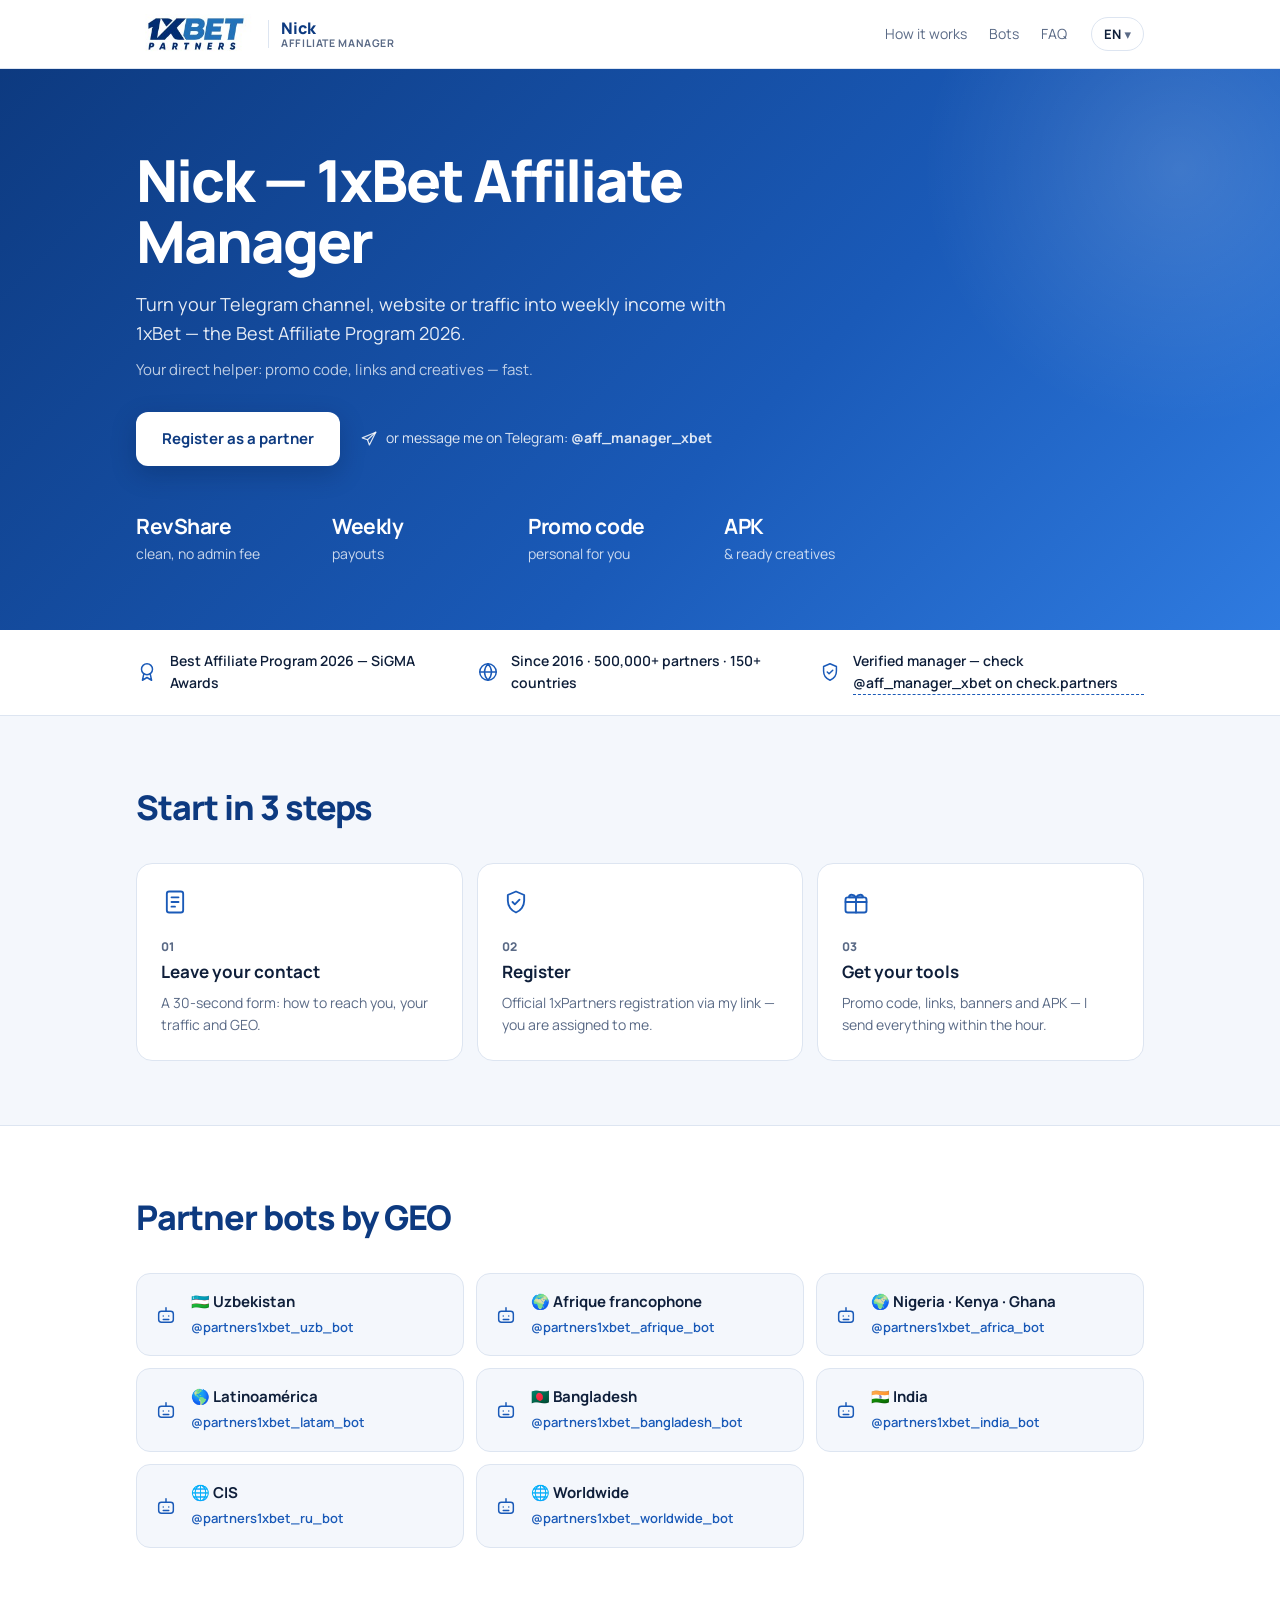
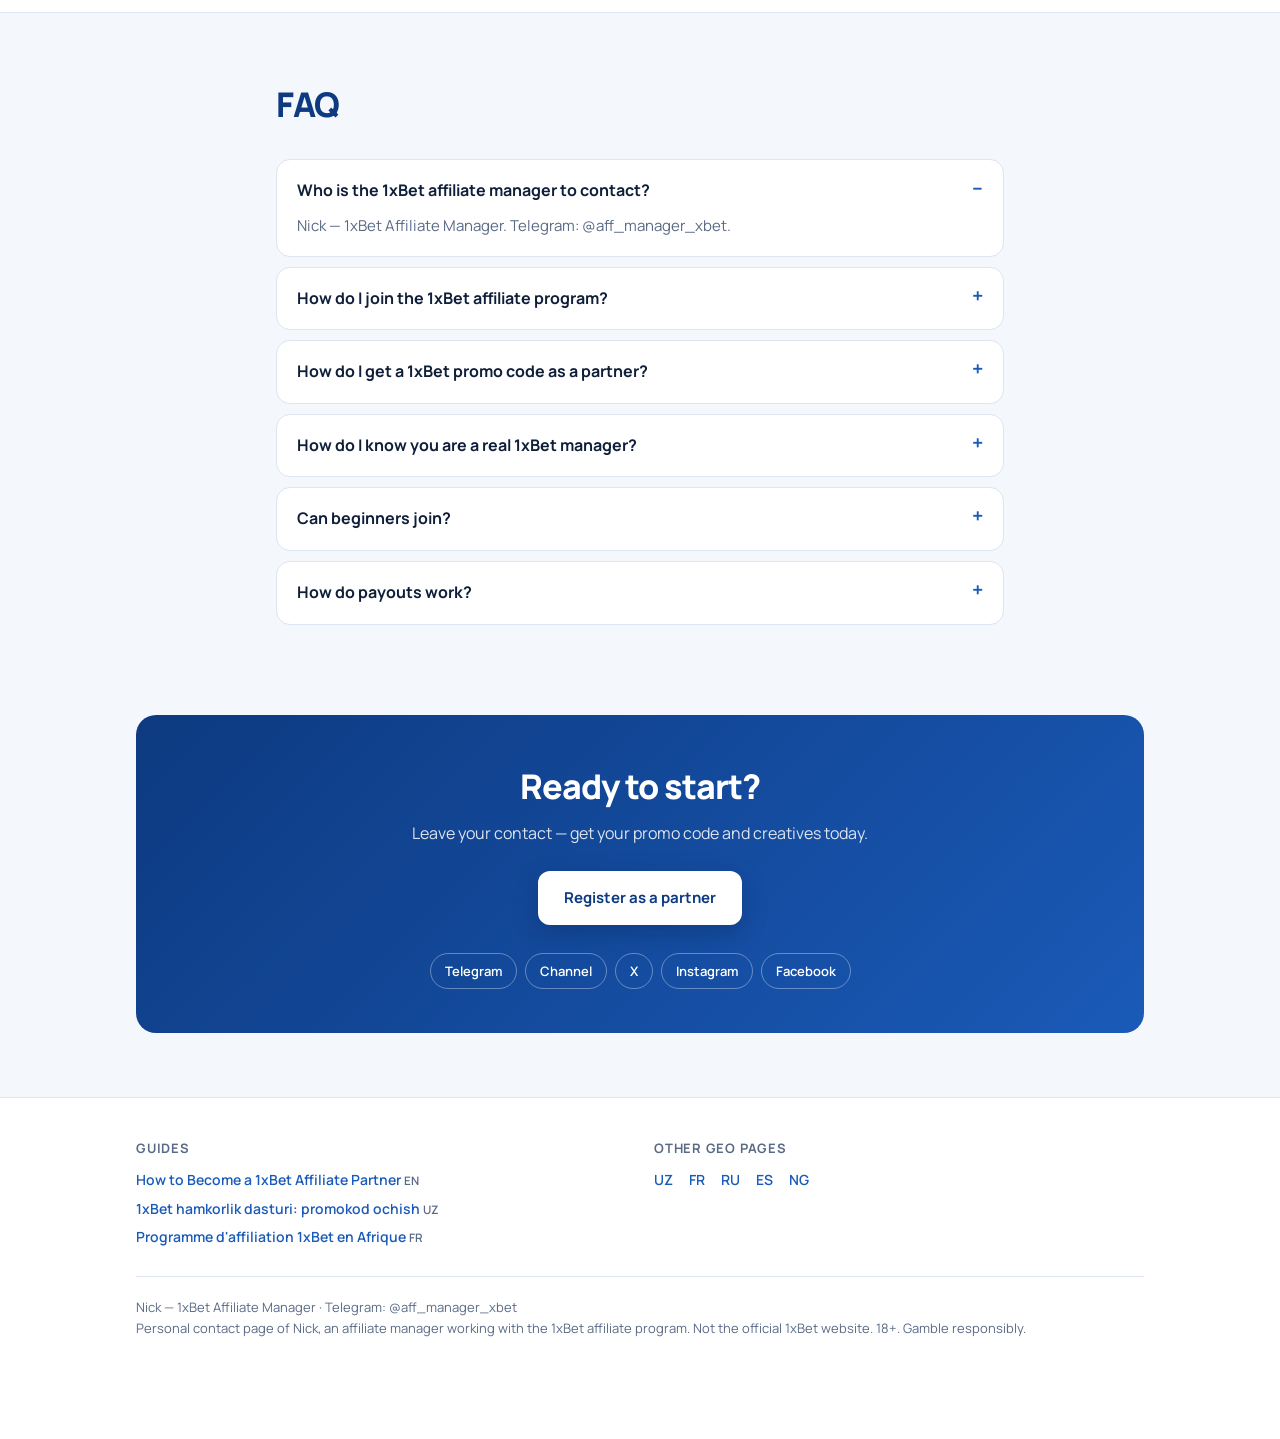
==== index.html @ 6a168323 "Сайт-визитка Nick, 1xBet affiliate manager 6 страниц (EN, uz, afrique, cis, latam, nigeria), форма з" ====
<!doctype html>
<html lang="en">
<head>
<meta charset="utf-8">
<meta name="viewport" content="width=device-width, initial-scale=1">
<title>Nick — 1xBet Affiliate Manager | Partners 1xBet Contact</title>
<meta name="description" content="Nick, 1xBet Affiliate Manager. Join 1xPartners — Best Affiliate Program 2026: personal promo code, creatives, APK, weekly payouts. Register or message @aff_manager_xbet.">
<meta name="keywords" content="1xbet affiliate manager, 1xbet affiliate program, partners 1xbet, 1xbet partners contact, 1xpartners manager, 1xbet promo code partner">
<meta name="author" content="Nick — 1xBet Affiliate Manager">
<link rel="canonical" href="https://nick-1xbet-manager.github.io/">
<link rel="alternate" hreflang="en" href="https://nick-1xbet-manager.github.io/">
<link rel="alternate" hreflang="uz" href="https://nick-1xbet-manager.github.io/uz/">
<link rel="alternate" hreflang="fr" href="https://nick-1xbet-manager.github.io/afrique/">
<link rel="alternate" hreflang="ru" href="https://nick-1xbet-manager.github.io/cis/">
<link rel="alternate" hreflang="es" href="https://nick-1xbet-manager.github.io/latam/">
<link rel="alternate" hreflang="en-NG" href="https://nick-1xbet-manager.github.io/nigeria/">
<link rel="alternate" hreflang="x-default" href="https://nick-1xbet-manager.github.io/">
<!-- GOOGLE SEARCH CONSOLE: verification meta tag goes here (root page only) -->
<meta property="og:type" content="profile">
<meta property="og:title" content="Nick — 1xBet Affiliate Manager">
<meta property="og:description" content="Turn your Telegram channel, website or traffic into weekly income with 1xBet — the Best Affiliate Program 2026.">
<meta property="og:url" content="https://nick-1xbet-manager.github.io/">
<meta property="og:image" content="https://nick-1xbet-manager.github.io/logo.png">
<meta name="twitter:card" content="summary">
<meta name="twitter:site" content="@Nick1xbet">
<meta name="theme-color" content="#1a5ab8">
<link rel="icon" href="/logo.png">
<link rel="preconnect" href="https://fonts.googleapis.com">
<link href="https://fonts.googleapis.com/css2?family=Manrope:wght@400;600;700;800&display=swap" rel="stylesheet">
<link rel="stylesheet" href="/assets/styles.css">
<script type="application/ld+json">{"@context": "https://schema.org", "@type": "Person", "name": "Nick", "alternateName": "Nick — 1xBet Affiliate Manager", "jobTitle": "1xBet Affiliate Manager", "url": "https://nick-1xbet-manager.github.io/", "knowsLanguage": ["English", "Russian", "French", "Uzbek"], "worksFor": {"@type": "Organization", "name": "1xPartners"}, "contactPoint": {"@type": "ContactPoint", "contactType": "affiliate partnerships", "url": "https://t.me/aff_manager_xbet"}, "sameAs": ["https://t.me/aff_manager_xbet", "https://t.me/aff_partners1xbet", "https://x.com/Nick1xbet", "https://www.instagram.com/nickwhitmoree/", "https://www.facebook.com/profile.php?id=61588454128920", "https://telegra.ph/How-to-Become-a-1xBet-Affiliate-Partner-Promo-Code-Contact--Guide-10-05", "https://telegra.ph/1xBet-hamkorlik-dasturi-promokod-ochish-demo-hisob-va-APK--toliq-qollanma-10-05", "https://telegra.ph/Programme-daffiliation-1xBet-en-Afrique--compte-partenaire-code-promo-et-APK-10-05"]}</script>
<script type="application/ld+json">{"@context": "https://schema.org", "@type": "FAQPage", "mainEntity": [{"@type": "Question", "name": "Who is the 1xBet affiliate manager to contact?", "acceptedAnswer": {"@type": "Answer", "text": "Nick — 1xBet Affiliate Manager. Telegram: @aff_manager_xbet."}}, {"@type": "Question", "name": "How do I join the 1xBet affiliate program?", "acceptedAnswer": {"@type": "Answer", "text": "Leave your contact in the form and register via my link. I open your account and send your promo code and creatives."}}, {"@type": "Question", "name": "How do I get a 1xBet promo code as a partner?", "acceptedAnswer": {"@type": "Answer", "text": "Your personal promo code is created when you join the affiliate program. Every player who registers with it is assigned to you."}}, {"@type": "Question", "name": "How do I know you are a real 1xBet manager?", "acceptedAnswer": {"@type": "Answer", "text": "Check @aff_manager_xbet on check.partners — the official manager verification service."}}, {"@type": "Question", "name": "Can beginners join?", "acceptedAnswer": {"@type": "Answer", "text": "Yes. No experience required — I guide you from the first steps."}}, {"@type": "Question", "name": "How do payouts work?", "acceptedAnswer": {"@type": "Answer", "text": "Clean RevShare with no admin fee, paid weekly."}}]}</script>
</head>
<body>
<header>
  <div class="wrap nav">
    <a href="/" class="brand" aria-label="Nick — 1xBet Affiliate Manager">
      <span class="brand-logo"><img src="/logo.png" alt="1xBet Partners" width="200" height="200"></span>
      <span class="brand-divider" aria-hidden="true"></span>
      <span class="brand-text">Nick<small>Affiliate Manager</small></span>
    </a>
    <nav class="nav-links">
      <a href="#how">How it works</a><a href="#bots">Bots</a><a href="#faq">FAQ</a>
    </nav>
    <details class="lang">
      <summary>EN</summary>
      <div class="lang-menu"><a href="/" aria-current="page" hreflang="en">EN</a><a href="/uz/" hreflang="uz">UZ</a><a href="/afrique/" hreflang="fr">FR</a><a href="/cis/" hreflang="ru">RU</a><a href="/latam/" hreflang="es">ES</a><a href="/nigeria/" hreflang="en-NG">NG</a></div>
    </details>
  </div>
</header>

<main>
  <div class="hero-bg">
    <div class="wrap hero">
      <h1>Nick — 1xBet Affiliate Manager</h1>
      <p class="lead">Turn your Telegram channel, website or traffic into weekly income with 1xBet — the Best Affiliate Program 2026.</p>
      <p class="helper">Your direct helper: promo code, links and creatives — fast.</p>
      <div class="cta">
        <button class="btn btn-white" type="button" data-open-form>Register as a partner</button>
        <a class="alt-link" href="https://t.me/aff_manager_xbet" rel="me"><svg class="ic" viewBox="0 0 24 24" fill="none" stroke="currentColor" stroke-width="1.6" stroke-linecap="round" stroke-linejoin="round" aria-hidden="true"><path d="M21 3L3 10.5l7 2.5 2.5 7z"/><path d="M10 13l11-10"/></svg><span>or message me on Telegram: <b>@aff_manager_xbet</b></span></a>
      </div>
      <div class="stats"><div><b>RevShare</b>clean, no admin fee</div><div><b>Weekly</b>payouts</div><div><b>Promo code</b>personal for you</div><div><b>APK</b>&amp; ready creatives</div></div>
    </div>
  </div>

  <div class="trust"><div class="wrap trust-row"><div class="trust-item"><svg class="ic" viewBox="0 0 24 24" fill="none" stroke="currentColor" stroke-width="1.6" stroke-linecap="round" stroke-linejoin="round" aria-hidden="true"><circle cx="12" cy="9" r="6"/><path d="M8.5 14l-1.5 7 5-3 5 3-1.5-7"/></svg><span>Best Affiliate Program 2026 — SiGMA Awards</span></div><div class="trust-item"><svg class="ic" viewBox="0 0 24 24" fill="none" stroke="currentColor" stroke-width="1.6" stroke-linecap="round" stroke-linejoin="round" aria-hidden="true"><circle cx="12" cy="12" r="9"/><path d="M3 12h18M12 3c2.5 2.7 3.8 5.7 3.8 9s-1.3 6.3-3.8 9c-2.5-2.7-3.8-5.7-3.8-9S9.5 5.7 12 3z"/></svg><span>Since 2016 · 500,000+ partners · 150+ countries</span></div><a class="trust-item" href="https://check.partners/"><svg class="ic" viewBox="0 0 24 24" fill="none" stroke="currentColor" stroke-width="1.6" stroke-linecap="round" stroke-linejoin="round" aria-hidden="true"><path d="M12 3l7 3v5c0 4.5-3 8.5-7 10-4-1.5-7-5.5-7-10V6z"/><path d="M9 12l2 2 4-4"/></svg><span>Verified manager — check @aff_manager_xbet on check.partners</span></a></div></div>

  <section id="how">
    <div class="wrap">
      <h2>Start in 3 steps</h2>
      <div class="grid"><div class="card"><svg class="ic" viewBox="0 0 24 24" fill="none" stroke="currentColor" stroke-width="1.6" stroke-linecap="round" stroke-linejoin="round" aria-hidden="true"><rect x="5" y="3" width="14" height="18" rx="2"/><path d="M9 8h6M9 12h6M9 16h3"/></svg><div class="n">01</div><h3>Leave your contact</h3><p>A 30-second form: how to reach you, your traffic and GEO.</p></div><div class="card"><svg class="ic" viewBox="0 0 24 24" fill="none" stroke="currentColor" stroke-width="1.6" stroke-linecap="round" stroke-linejoin="round" aria-hidden="true"><path d="M12 3l7 3v5c0 4.5-3 8.5-7 10-4-1.5-7-5.5-7-10V6z"/><path d="M9 12l2 2 4-4"/></svg><div class="n">02</div><h3>Register</h3><p>Official 1xPartners registration via my link — you are assigned to me.</p></div><div class="card"><svg class="ic" viewBox="0 0 24 24" fill="none" stroke="currentColor" stroke-width="1.6" stroke-linecap="round" stroke-linejoin="round" aria-hidden="true"><rect x="3" y="8" width="18" height="13" rx="2"/><path d="M12 8v13M3 12h18M12 8c-2-3-6-3-6 0h6zm0 0c2-3 6-3 6 0h-6z"/></svg><div class="n">03</div><h3>Get your tools</h3><p>Promo code, links, banners and APK — I send everything within the hour.</p></div></div>
    </div>
  </section>

  <section id="bots" class="alt">
    <div class="wrap">
      <h2>Partner bots by GEO</h2>
      <div class="geo"><a class="geo-card" href="https://t.me/partners1xbet_uzb_bot"><svg class="ic" viewBox="0 0 24 24" fill="none" stroke="currentColor" stroke-width="1.6" stroke-linecap="round" stroke-linejoin="round" aria-hidden="true"><rect x="4" y="8" width="16" height="12" rx="3"/><path d="M12 4v4M9 13h.01M15 13h.01M9 17h6"/></svg><span><b>🇺🇿 Uzbekistan</b><small>@partners1xbet_uzb_bot</small></span></a><a class="geo-card" href="https://t.me/partners1xbet_afrique_bot"><svg class="ic" viewBox="0 0 24 24" fill="none" stroke="currentColor" stroke-width="1.6" stroke-linecap="round" stroke-linejoin="round" aria-hidden="true"><rect x="4" y="8" width="16" height="12" rx="3"/><path d="M12 4v4M9 13h.01M15 13h.01M9 17h6"/></svg><span><b>🌍 Afrique francophone</b><small>@partners1xbet_afrique_bot</small></span></a><a class="geo-card" href="https://t.me/partners1xbet_africa_bot"><svg class="ic" viewBox="0 0 24 24" fill="none" stroke="currentColor" stroke-width="1.6" stroke-linecap="round" stroke-linejoin="round" aria-hidden="true"><rect x="4" y="8" width="16" height="12" rx="3"/><path d="M12 4v4M9 13h.01M15 13h.01M9 17h6"/></svg><span><b>🌍 Nigeria · Kenya · Ghana</b><small>@partners1xbet_africa_bot</small></span></a><a class="geo-card" href="https://t.me/partners1xbet_latam_bot"><svg class="ic" viewBox="0 0 24 24" fill="none" stroke="currentColor" stroke-width="1.6" stroke-linecap="round" stroke-linejoin="round" aria-hidden="true"><rect x="4" y="8" width="16" height="12" rx="3"/><path d="M12 4v4M9 13h.01M15 13h.01M9 17h6"/></svg><span><b>🌎 Latinoamérica</b><small>@partners1xbet_latam_bot</small></span></a><a class="geo-card" href="https://t.me/partners1xbet_bangladesh_bot"><svg class="ic" viewBox="0 0 24 24" fill="none" stroke="currentColor" stroke-width="1.6" stroke-linecap="round" stroke-linejoin="round" aria-hidden="true"><rect x="4" y="8" width="16" height="12" rx="3"/><path d="M12 4v4M9 13h.01M15 13h.01M9 17h6"/></svg><span><b>🇧🇩 Bangladesh</b><small>@partners1xbet_bangladesh_bot</small></span></a><a class="geo-card" href="https://t.me/partners1xbet_india_bot"><svg class="ic" viewBox="0 0 24 24" fill="none" stroke="currentColor" stroke-width="1.6" stroke-linecap="round" stroke-linejoin="round" aria-hidden="true"><rect x="4" y="8" width="16" height="12" rx="3"/><path d="M12 4v4M9 13h.01M15 13h.01M9 17h6"/></svg><span><b>🇮🇳 India</b><small>@partners1xbet_india_bot</small></span></a><a class="geo-card" href="https://t.me/partners1xbet_ru_bot"><svg class="ic" viewBox="0 0 24 24" fill="none" stroke="currentColor" stroke-width="1.6" stroke-linecap="round" stroke-linejoin="round" aria-hidden="true"><rect x="4" y="8" width="16" height="12" rx="3"/><path d="M12 4v4M9 13h.01M15 13h.01M9 17h6"/></svg><span><b>🌐 CIS</b><small>@partners1xbet_ru_bot</small></span></a><a class="geo-card" href="https://t.me/partners1xbet_worldwide_bot"><svg class="ic" viewBox="0 0 24 24" fill="none" stroke="currentColor" stroke-width="1.6" stroke-linecap="round" stroke-linejoin="round" aria-hidden="true"><rect x="4" y="8" width="16" height="12" rx="3"/><path d="M12 4v4M9 13h.01M15 13h.01M9 17h6"/></svg><span><b>🌐 Worldwide</b><small>@partners1xbet_worldwide_bot</small></span></a></div>
    </div>
  </section>

  <section id="faq">
    <div class="wrap narrow">
      <h2>FAQ</h2>
      <details open><summary>Who is the 1xBet affiliate manager to contact?</summary><p>Nick — 1xBet Affiliate Manager. Telegram: @aff_manager_xbet.</p></details><details><summary>How do I join the 1xBet affiliate program?</summary><p>Leave your contact in the form and register via my link. I open your account and send your promo code and creatives.</p></details><details><summary>How do I get a 1xBet promo code as a partner?</summary><p>Your personal promo code is created when you join the affiliate program. Every player who registers with it is assigned to you.</p></details><details><summary>How do I know you are a real 1xBet manager?</summary><p>Check @aff_manager_xbet on check.partners — the official manager verification service.</p></details><details><summary>Can beginners join?</summary><p>Yes. No experience required — I guide you from the first steps.</p></details><details><summary>How do payouts work?</summary><p>Clean RevShare with no admin fee, paid weekly.</p></details>
    </div>
  </section>

  <section class="final-wrap">
    <div class="wrap">
      <div class="final">
        <h2>Ready to start?</h2>
        <p>Leave your contact — get your promo code and creatives today.</p>
        <button class="btn btn-white" type="button" data-open-form>Register as a partner</button>
        <div class="socials"><a href="https://t.me/aff_manager_xbet" rel="me">Telegram</a><a href="https://t.me/aff_partners1xbet" rel="me">Channel</a><a href="https://x.com/Nick1xbet" rel="me">X</a><a href="https://www.instagram.com/nickwhitmoree/" rel="me">Instagram</a><a href="https://www.facebook.com/profile.php?id=61588454128920" rel="me">Facebook</a></div>
      </div>
    </div>
  </section>
</main>

<footer>
  <div class="wrap foot">
    <div><h4>Guides</h4><div class="foot-links"><a href="https://telegra.ph/How-to-Become-a-1xBet-Affiliate-Partner-Promo-Code-Contact--Guide-10-05" hreflang="en">How to Become a 1xBet Affiliate Partner <small>EN</small></a><a href="https://telegra.ph/1xBet-hamkorlik-dasturi-promokod-ochish-demo-hisob-va-APK--toliq-qollanma-10-05" hreflang="uz">1xBet hamkorlik dasturi: promokod ochish <small>UZ</small></a><a href="https://telegra.ph/Programme-daffiliation-1xBet-en-Afrique--compte-partenaire-code-promo-et-APK-10-05" hreflang="fr">Programme d&#x27;affiliation 1xBet en Afrique <small>FR</small></a></div></div>
    <div><h4>Other GEO pages</h4><div class="foot-links inline"><a href="/uz/" hreflang="uz">UZ</a><a href="/afrique/" hreflang="fr">FR</a><a href="/cis/" hreflang="ru">RU</a><a href="/latam/" hreflang="es">ES</a><a href="/nigeria/" hreflang="en-NG">NG</a></div></div>
    <p class="disclaimer">Nick — 1xBet Affiliate Manager · Telegram: @aff_manager_xbet<br>Personal contact page of Nick, an affiliate manager working with the 1xBet affiliate program. Not the official 1xBet website. 18+. Gamble responsibly.</p>
  </div>
</footer>

<div class="sticky-cta"><button class="btn btn-brand" type="button" data-open-form>Register as a partner</button></div>

<dialog id="lead-form" aria-labelledby="lf-title">
  <form method="dialog" class="lf" novalidate data-required="Please fill in all fields." data-sending="Redirecting to registration…" data-geo-default="">
    <button class="lf-close" value="cancel" formnovalidate aria-label="Close">×</button>
    <h3 id="lf-title">Register as a partner</h3>
    <p class="lf-sub">How should I contact you? Takes 30 seconds.</p>
    <label>Contact method
      <div class="seg" role="radiogroup">
        <label><input type="radio" name="contact_method" value="telegram" checked><span>Telegram</span></label>
        <label><input type="radio" name="contact_method" value="whatsapp"><span>WhatsApp</span></label>
        <label><input type="radio" name="contact_method" value="email"><span>Email</span></label>
      </div>
    </label>
    <label>Your contact<input name="contact" type="text" maxlength="120" placeholder="@username, phone or email" required autocomplete="off"></label>
    <label>Traffic type<select name="traffic_type" required><option value="" selected disabled>—</option><option value="Telegram channel / group">Telegram channel / group</option><option value="Website">Website</option><option value="Tipster">Tipster</option><option value="Media buying">Media buying</option><option value="Other">Other</option></select></label>
    <label>GEO<input name="geo" type="text" maxlength="60" placeholder="e.g. Nigeria" required></label>
    <input class="hp" name="website" type="text" tabindex="-1" autocomplete="off" aria-hidden="true">
    <p class="lf-error" role="alert" hidden></p>
    <button class="btn btn-brand lf-submit" type="submit" value="default">Continue to registration</button>
    <p class="lf-note">Your data is used only to contact you.</p>
  </form>
</dialog>

<script src="/assets/app.js" defer></script>
</body>
</html>
---- assets/styles.css ----
:root{
  --bg:#f4f7fc; --white:#ffffff; --line:#dde5f1;
  --text:#0f1f3a; --muted:#5a6a86;
  --brand:#1a5ab8; --brand-dark:#0d3a80; --brand-soft:#e8f0fc;
}
*{box-sizing:border-box;margin:0;padding:0}
html{scroll-behavior:smooth}
body{background:var(--bg);color:var(--text);font-family:Manrope,system-ui,-apple-system,Segoe UI,Roboto,sans-serif;line-height:1.6;-webkit-font-smoothing:antialiased}
a{color:inherit;text-decoration:none}
button{font:inherit;cursor:pointer}
.wrap{max-width:1040px;margin:0 auto;padding:0 16px}
.narrow{max-width:760px}
.ic{width:22px;height:22px;flex:none}

/* header */
header{position:sticky;top:0;z-index:20;background:#fff;border-bottom:1px solid var(--line)}
.nav{display:flex;align-items:center;gap:24px;height:68px}
.brand{display:flex;align-items:center;gap:12px;margin-right:auto}
.brand-logo{display:block;width:120px;height:40px;overflow:hidden}
.brand-logo img{width:120px;height:40px;object-fit:cover;object-position:center;display:block}
.brand-divider{width:1px;height:28px;background:var(--line)}
.brand-text{display:flex;flex-direction:column;line-height:1.15;font-weight:800;font-size:16px;color:var(--brand-dark)}
.brand-text small{font-size:10.5px;font-weight:700;color:var(--muted);letter-spacing:.06em;text-transform:uppercase}
.nav-links{display:flex;gap:22px;font-size:14px;color:var(--muted)}
.nav-links a:hover{color:var(--brand)}
.lang{position:relative}
.lang summary{list-style:none;cursor:pointer;font-size:13px;font-weight:700;border:1px solid var(--line);border-radius:999px;padding:6px 12px;background:var(--white)}
.lang summary::-webkit-details-marker{display:none}
.lang summary::after{content:" ▾";color:var(--muted)}
.lang-menu{position:absolute;right:0;top:calc(100% + 6px);background:var(--white);border:1px solid var(--line);border-radius:12px;padding:6px;display:grid;min-width:90px;box-shadow:0 10px 30px rgba(15,31,58,.12)}
.lang-menu a{padding:6px 10px;border-radius:8px;font-size:14px;font-weight:600}
.lang-menu a:hover,.lang-menu a[aria-current]{background:var(--brand-soft);color:var(--brand)}
@media(max-width:760px){.nav-links{display:none}.brand-text small{display:none}}

/* hero */
.hero-bg{background:linear-gradient(135deg,var(--brand-dark) 0%,var(--brand) 60%,#2f7be0 100%);color:#fff;position:relative;overflow:hidden}
.hero-bg::after{content:"";position:absolute;right:-180px;top:-180px;width:560px;height:560px;border-radius:50%;background:radial-gradient(circle,rgba(255,255,255,.14),transparent 65%);pointer-events:none}
.hero{padding:80px 16px 64px;position:relative;z-index:1}
h1{font-size:clamp(34px,6vw,58px);line-height:1.06;letter-spacing:-.035em;font-weight:800;max-width:760px}
.lead{margin-top:18px;font-size:18px;color:rgba(255,255,255,.9);max-width:620px}
.helper{margin-top:10px;font-size:15px;color:rgba(255,255,255,.72);max-width:620px}
.cta{display:flex;flex-wrap:wrap;align-items:center;gap:20px;margin-top:30px}
.btn{display:inline-flex;align-items:center;justify-content:center;gap:10px;padding:15px 26px;border-radius:12px;font-weight:700;font-size:15px;border:0;transition:transform .15s,box-shadow .15s}
.btn:hover{transform:translateY(-2px)}
.btn-white{background:#fff;color:var(--brand-dark);box-shadow:0 8px 24px rgba(5,25,60,.25)}
.btn-brand{background:var(--brand);color:#fff;box-shadow:0 8px 20px rgba(26,90,184,.25)}
.alt-link{display:inline-flex;align-items:center;gap:8px;font-size:14px;color:rgba(255,255,255,.85)}
.alt-link:hover{color:#fff}
.alt-link .ic{width:18px;height:18px}
.stats{display:grid;grid-template-columns:repeat(4,minmax(0,1fr));gap:24px;margin-top:44px;font-size:14px;color:rgba(255,255,255,.78);max-width:760px}
.stats b{display:block;color:#fff;font-size:21px;letter-spacing:-.02em}
@media(max-width:620px){.stats{grid-template-columns:repeat(2,1fr)}}

/* trust strip */
.trust{background:var(--white);border-bottom:1px solid var(--line)}
.trust-row{display:grid;grid-template-columns:repeat(3,1fr);gap:16px;padding-top:20px;padding-bottom:20px}
.trust-item{display:flex;align-items:center;gap:12px;font-size:14px;font-weight:600;color:var(--text)}
.trust-item .ic{color:var(--brand)}
a.trust-item span{border-bottom:1px dashed var(--brand)}
a.trust-item:hover{color:var(--brand)}
@media(max-width:760px){.trust-row{grid-template-columns:1fr}}

/* sections */
section{padding:64px 0}
section.alt{background:var(--white);border-top:1px solid var(--line);border-bottom:1px solid var(--line)}
h2{font-size:clamp(26px,4vw,34px);letter-spacing:-.03em;font-weight:800;margin-bottom:28px;color:var(--brand-dark)}
.grid{display:grid;grid-template-columns:repeat(3,1fr);gap:14px}
@media(max-width:760px){.grid{grid-template-columns:1fr}}
.card{background:var(--white);border:1px solid var(--line);border-radius:16px;padding:24px}
.card .ic{color:var(--brand);width:28px;height:28px}
.card .n{font-size:12px;color:var(--muted);font-weight:800;margin-top:14px}
.card h3{font-size:17px;margin:2px 0 6px}
.card p{color:var(--muted);font-size:14px}

.geo{display:grid;grid-template-columns:repeat(auto-fit,minmax(290px,1fr));gap:12px}
.geo-card{display:flex;align-items:center;gap:14px;background:var(--bg);border:1px solid var(--line);border-radius:14px;padding:16px 18px;transition:border-color .15s,box-shadow .15s}
.geo-card:hover{border-color:var(--brand);box-shadow:0 6px 18px rgba(26,90,184,.12)}
.geo-card .ic{color:var(--brand)}
.geo-card b{display:block;font-size:15px}
.geo-card small{color:var(--brand);font-weight:600;font-size:13px;white-space:nowrap}

#faq details{background:var(--white);border:1px solid var(--line);border-radius:14px;padding:18px 20px;margin-bottom:10px}
#faq summary{cursor:pointer;font-weight:700;list-style:none;display:flex;justify-content:space-between;gap:16px}
#faq summary::-webkit-details-marker{display:none}
#faq summary::after{content:"+";color:var(--brand);font-size:20px;line-height:1}
#faq details[open] summary::after{content:"–"}
#faq details p{color:var(--muted);margin-top:10px;font-size:15px}

.final-wrap{padding-top:16px}
.final{background:linear-gradient(135deg,var(--brand-dark),var(--brand));color:#fff;border-radius:20px;padding:44px 24px;text-align:center}
.final h2{color:#fff;margin-bottom:8px}
.final p{color:rgba(255,255,255,.85);margin:0 auto 24px;max-width:520px}
.socials{display:flex;flex-wrap:wrap;justify-content:center;gap:8px;margin-top:28px}
.socials a{font-size:13px;font-weight:600;padding:7px 14px;border-radius:999px;border:1px solid rgba(255,255,255,.35);color:#fff}
.socials a:hover{background:rgba(255,255,255,.12)}

footer{border-top:1px solid var(--line);padding:40px 0 100px;background:var(--white);font-size:14px}
.foot{display:grid;grid-template-columns:1fr 1fr;gap:28px}
.foot h4{font-size:13px;text-transform:uppercase;letter-spacing:.06em;color:var(--muted);margin-bottom:10px}
.foot-links{display:grid;gap:6px}
.foot-links.inline{display:flex;flex-wrap:wrap;gap:8px 16px}
.foot-links a{color:var(--brand);font-weight:600}
.foot-links small{color:var(--muted);font-weight:600}
.disclaimer{grid-column:1/-1;color:var(--muted);font-size:13px;border-top:1px solid var(--line);padding-top:20px}
@media(max-width:620px){.foot{grid-template-columns:1fr}}

/* sticky mobile cta */
.sticky-cta{display:none}
@media(max-width:760px){
  .sticky-cta{display:block;position:fixed;left:0;right:0;bottom:0;z-index:30;padding:10px 16px calc(10px + env(safe-area-inset-bottom));background:rgba(255,255,255,.95);backdrop-filter:blur(10px);border-top:1px solid var(--line)}
  .sticky-cta .btn{width:100%}
}

/* form dialog */
dialog{border:0;border-radius:20px;padding:0;width:min(440px,calc(100vw - 32px));margin:auto;box-shadow:0 30px 80px rgba(5,25,60,.35)}
dialog::backdrop{background:rgba(8,20,45,.55);backdrop-filter:blur(3px)}
.lf{display:grid;gap:14px;padding:28px 24px 22px;position:relative}
.lf h3{font-size:22px;letter-spacing:-.02em;color:var(--brand-dark)}
.lf-sub{color:var(--muted);font-size:14px;margin-top:-8px}
.lf label{display:grid;gap:6px;font-size:13px;font-weight:700;color:var(--text)}
.lf input[type=text],.lf select{font:inherit;font-size:15px;font-weight:500;padding:12px 14px;border:1px solid var(--line);border-radius:10px;background:var(--bg);color:var(--text);width:100%}
.lf input:focus,.lf select:focus{outline:2px solid var(--brand);outline-offset:-1px;background:#fff}
.seg{display:grid;grid-template-columns:repeat(3,1fr);gap:6px}
.seg label{display:block}
.seg input{position:absolute;opacity:0;pointer-events:none}
.seg span{display:block;text-align:center;padding:10px 6px;border:1px solid var(--line);border-radius:10px;font-weight:600;font-size:14px;background:var(--bg);cursor:pointer}
.seg input:checked+span{background:var(--brand);border-color:var(--brand);color:#fff}
.seg input:focus-visible+span{outline:2px solid var(--brand);outline-offset:2px}
.lf-close{position:absolute;right:14px;top:10px;border:0;background:none;font-size:26px;color:var(--muted);line-height:1;padding:6px}
.hp{position:absolute;left:-9999px;width:1px;height:1px;opacity:0}
.lf-error{color:#c62828;font-size:13px;font-weight:600}
.lf-submit{width:100%;margin-top:4px}
.lf-submit[disabled]{opacity:.7;cursor:wait}
.lf-note{color:var(--muted);font-size:12px;text-align:center}
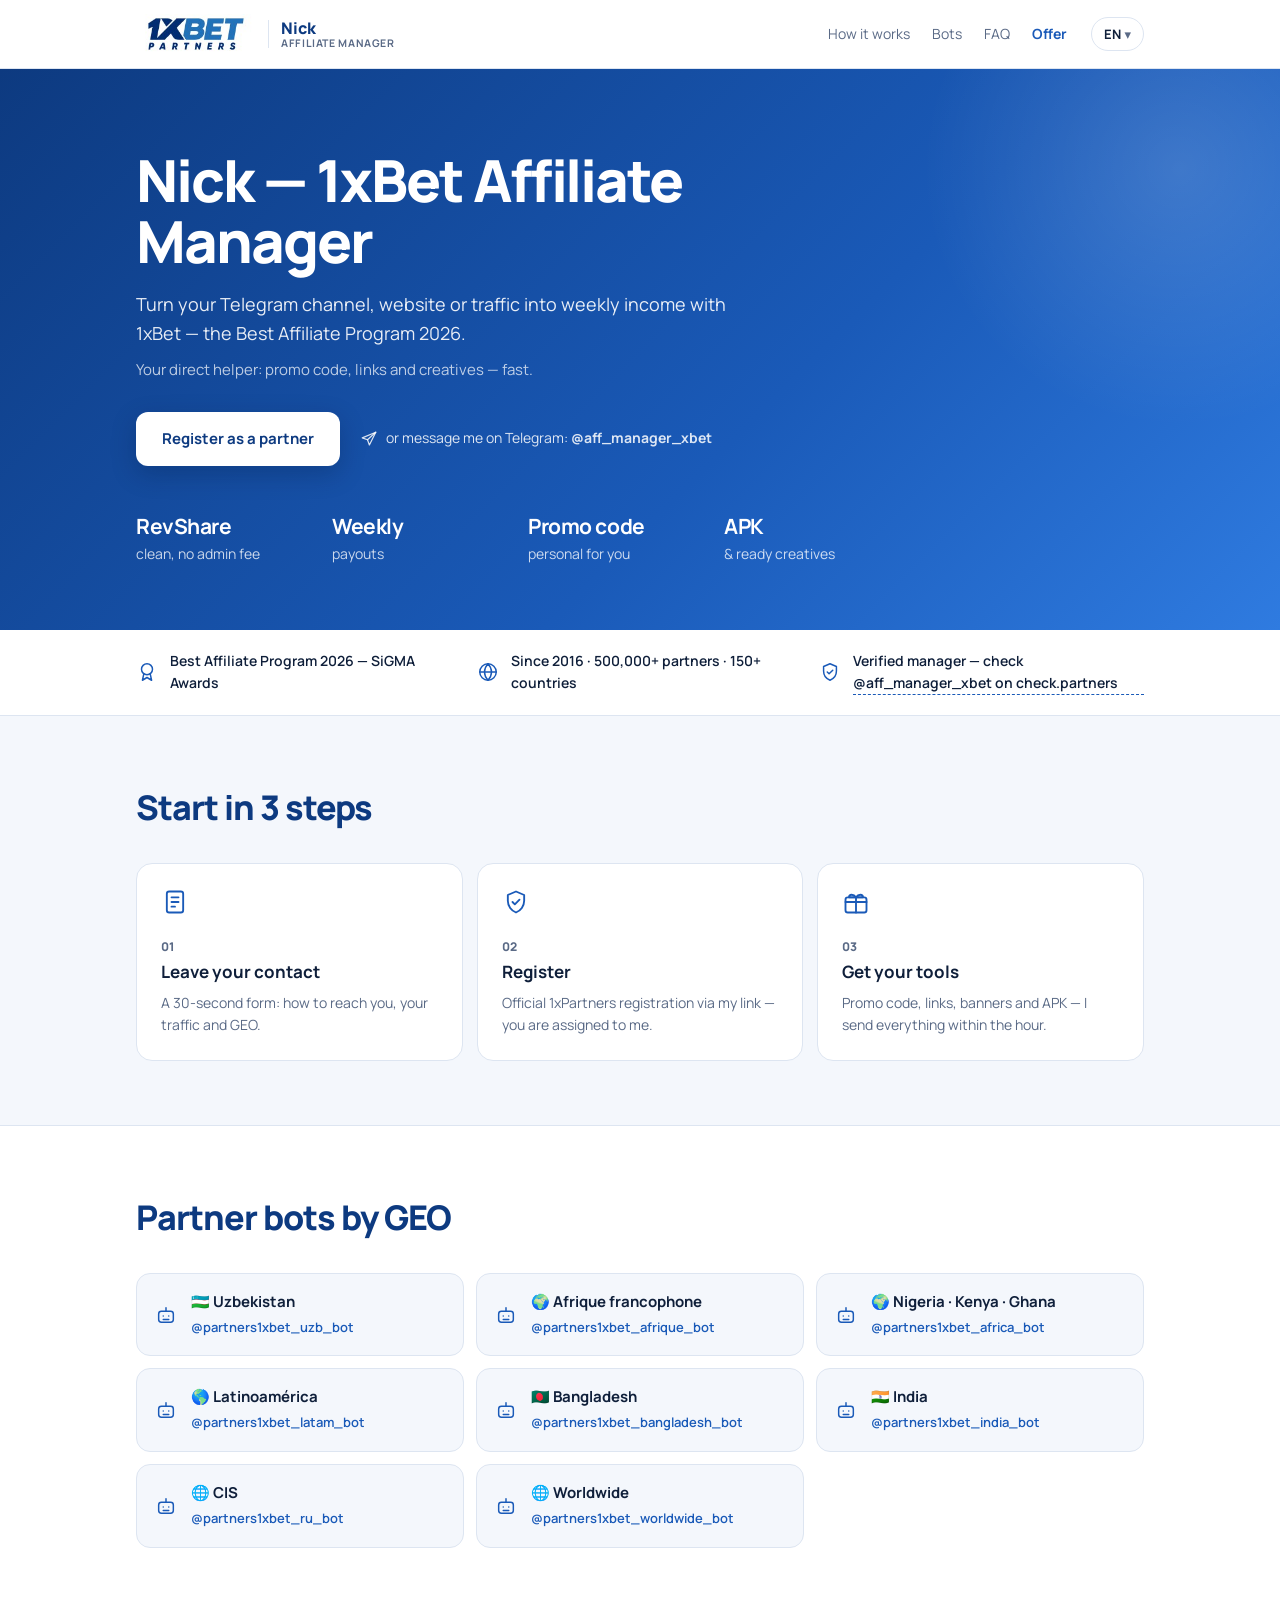
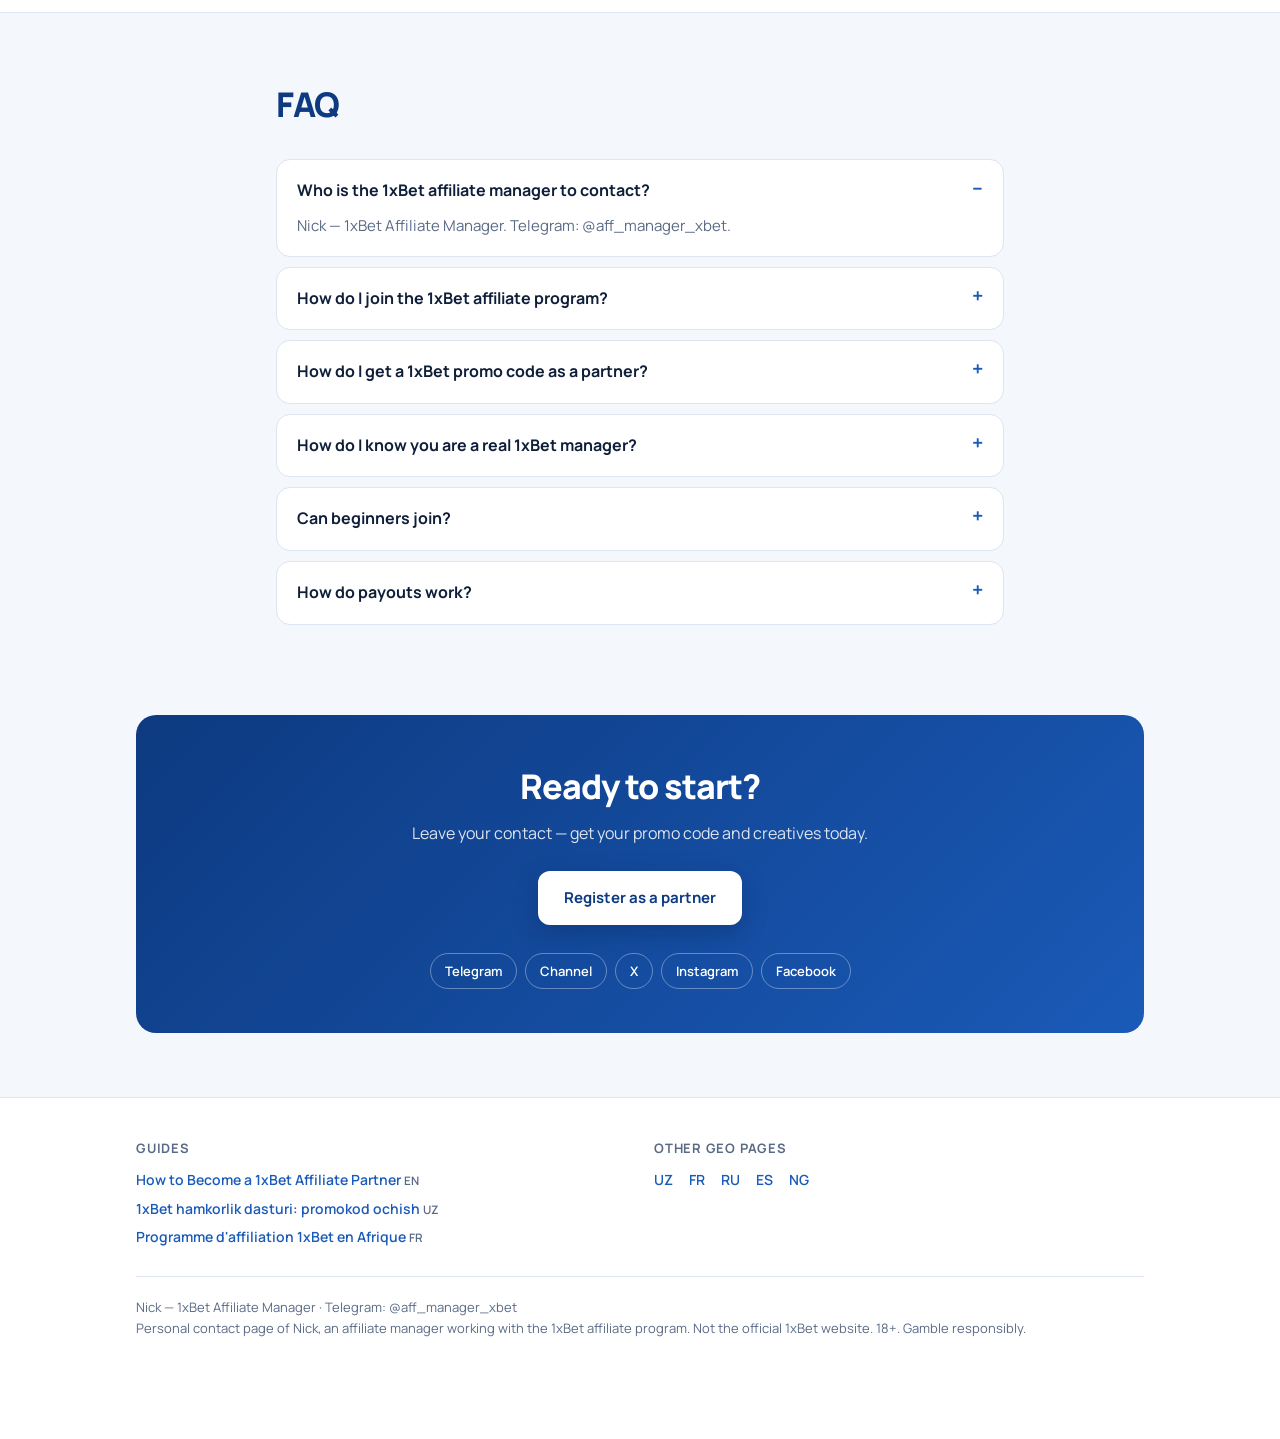
==== commit 22896c1b: "Страница оффера /offer: условия, RevShare, проверка GEO - блоки из PDF оффера: продукты, условия, мо" ====
--- a/index.html
+++ b/index.html
@@ -40,7 +40,7 @@
       <span class="brand-text">Nick<small>Affiliate Manager</small></span>
     </a>
     <nav class="nav-links">
-      <a href="#how">How it works</a><a href="#bots">Bots</a><a href="#faq">FAQ</a>
+      <a href="#how">How it works</a><a href="#bots">Bots</a><a href="#faq">FAQ</a><a href="/offer/" style="color:var(--brand);font-weight:700">Offer</a>
     </nav>
     <details class="lang">
       <summary>EN</summary>
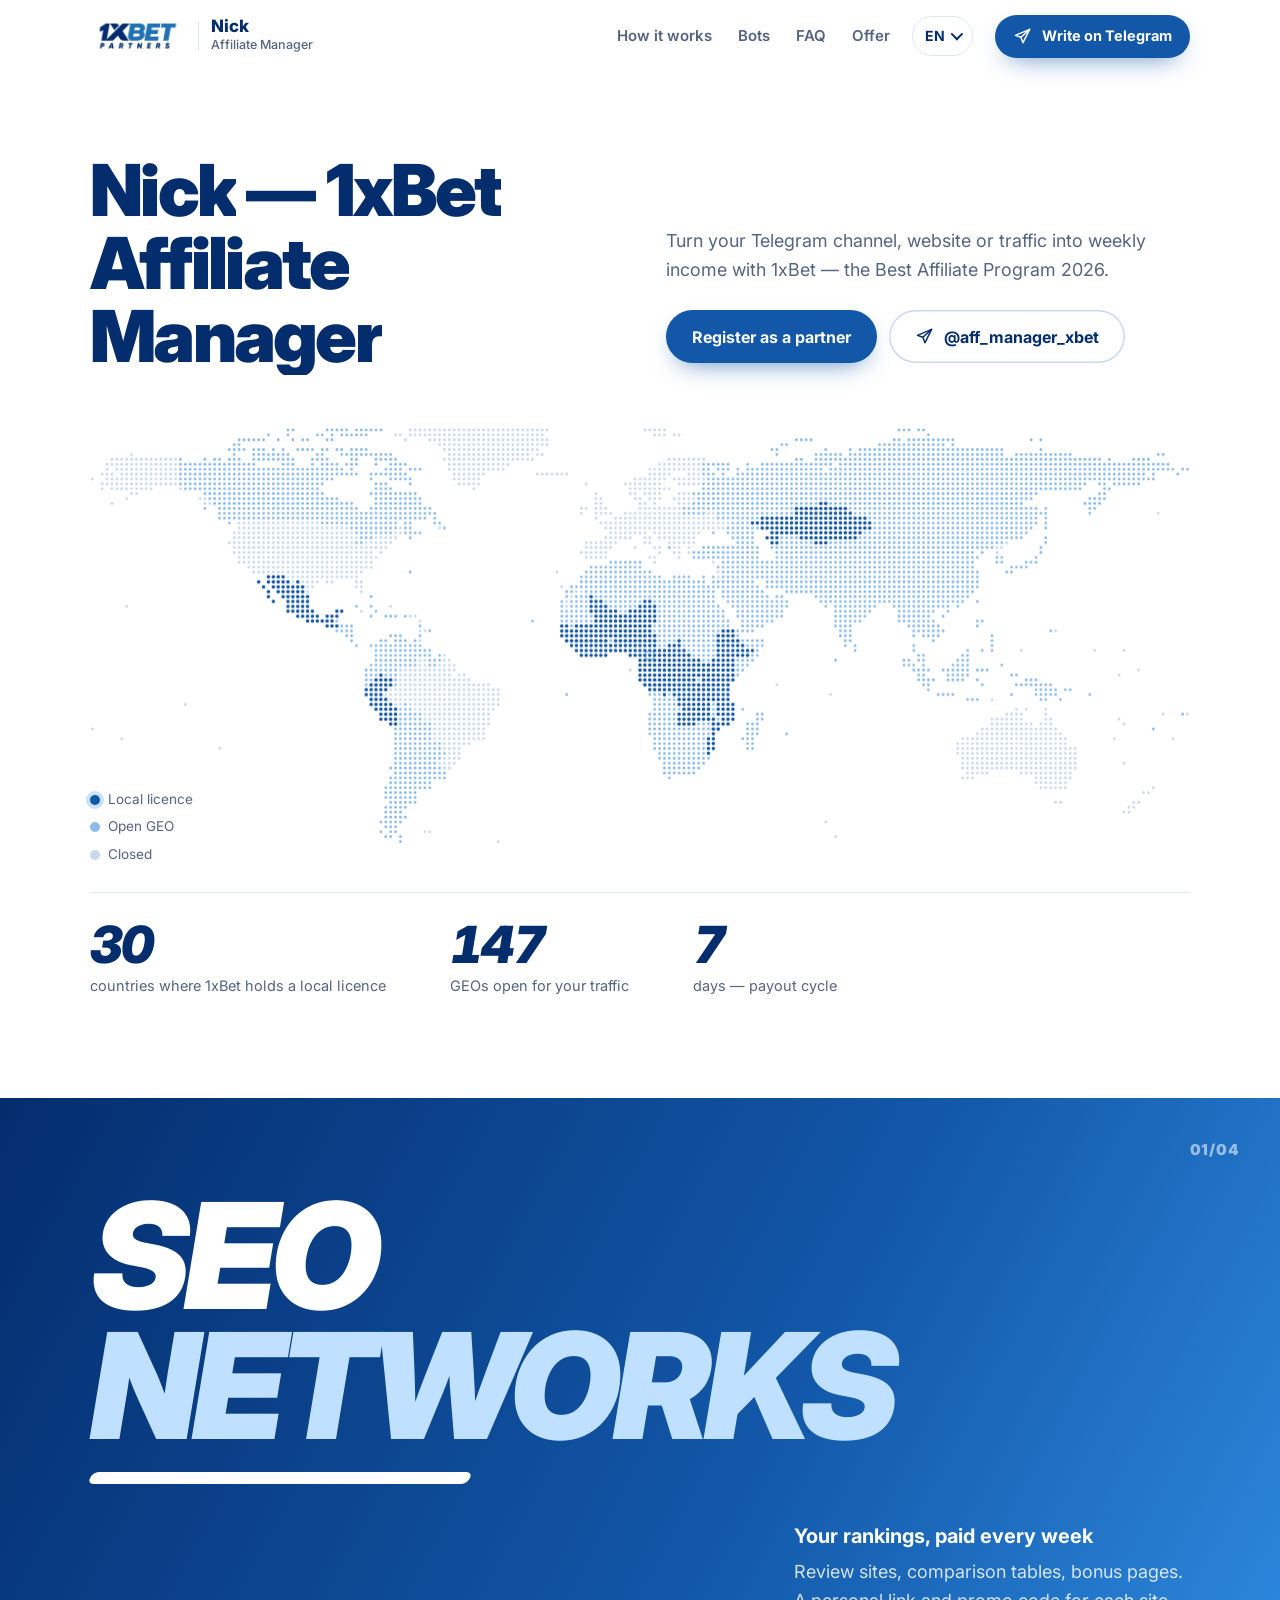
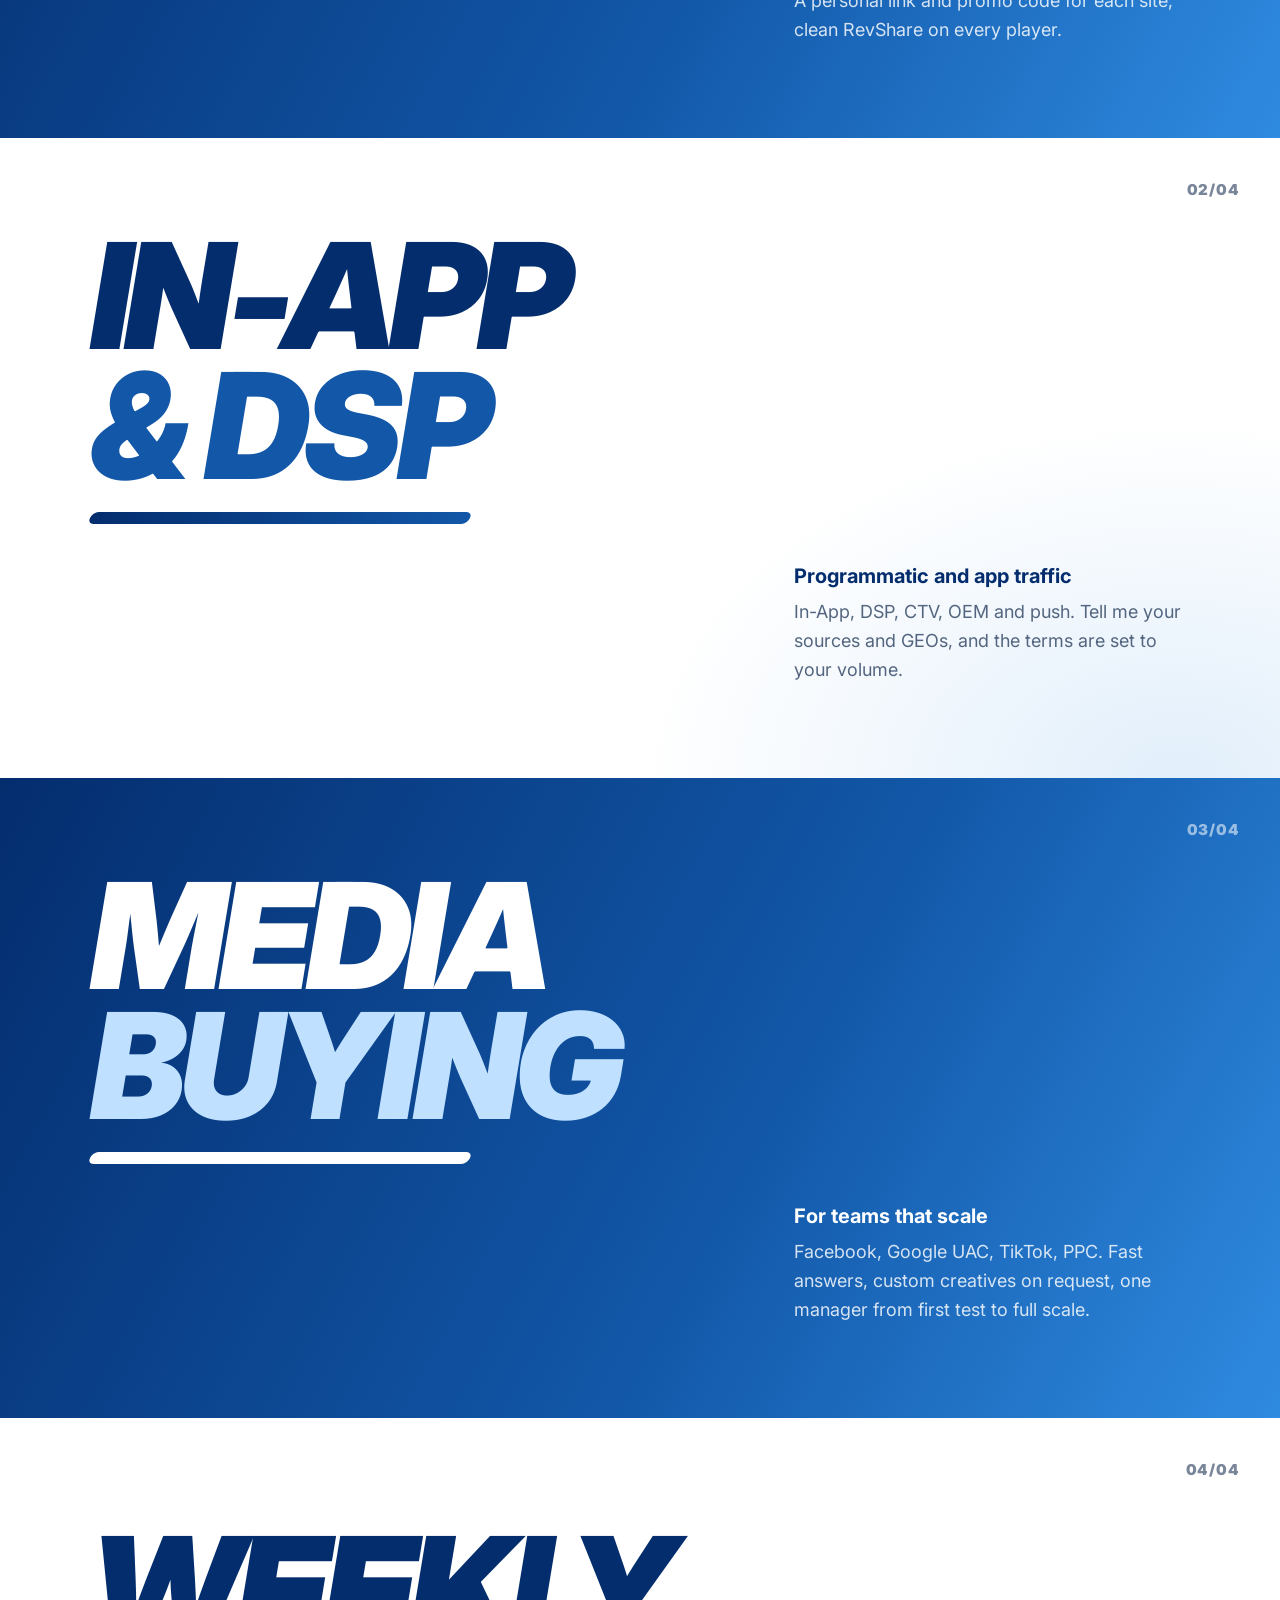
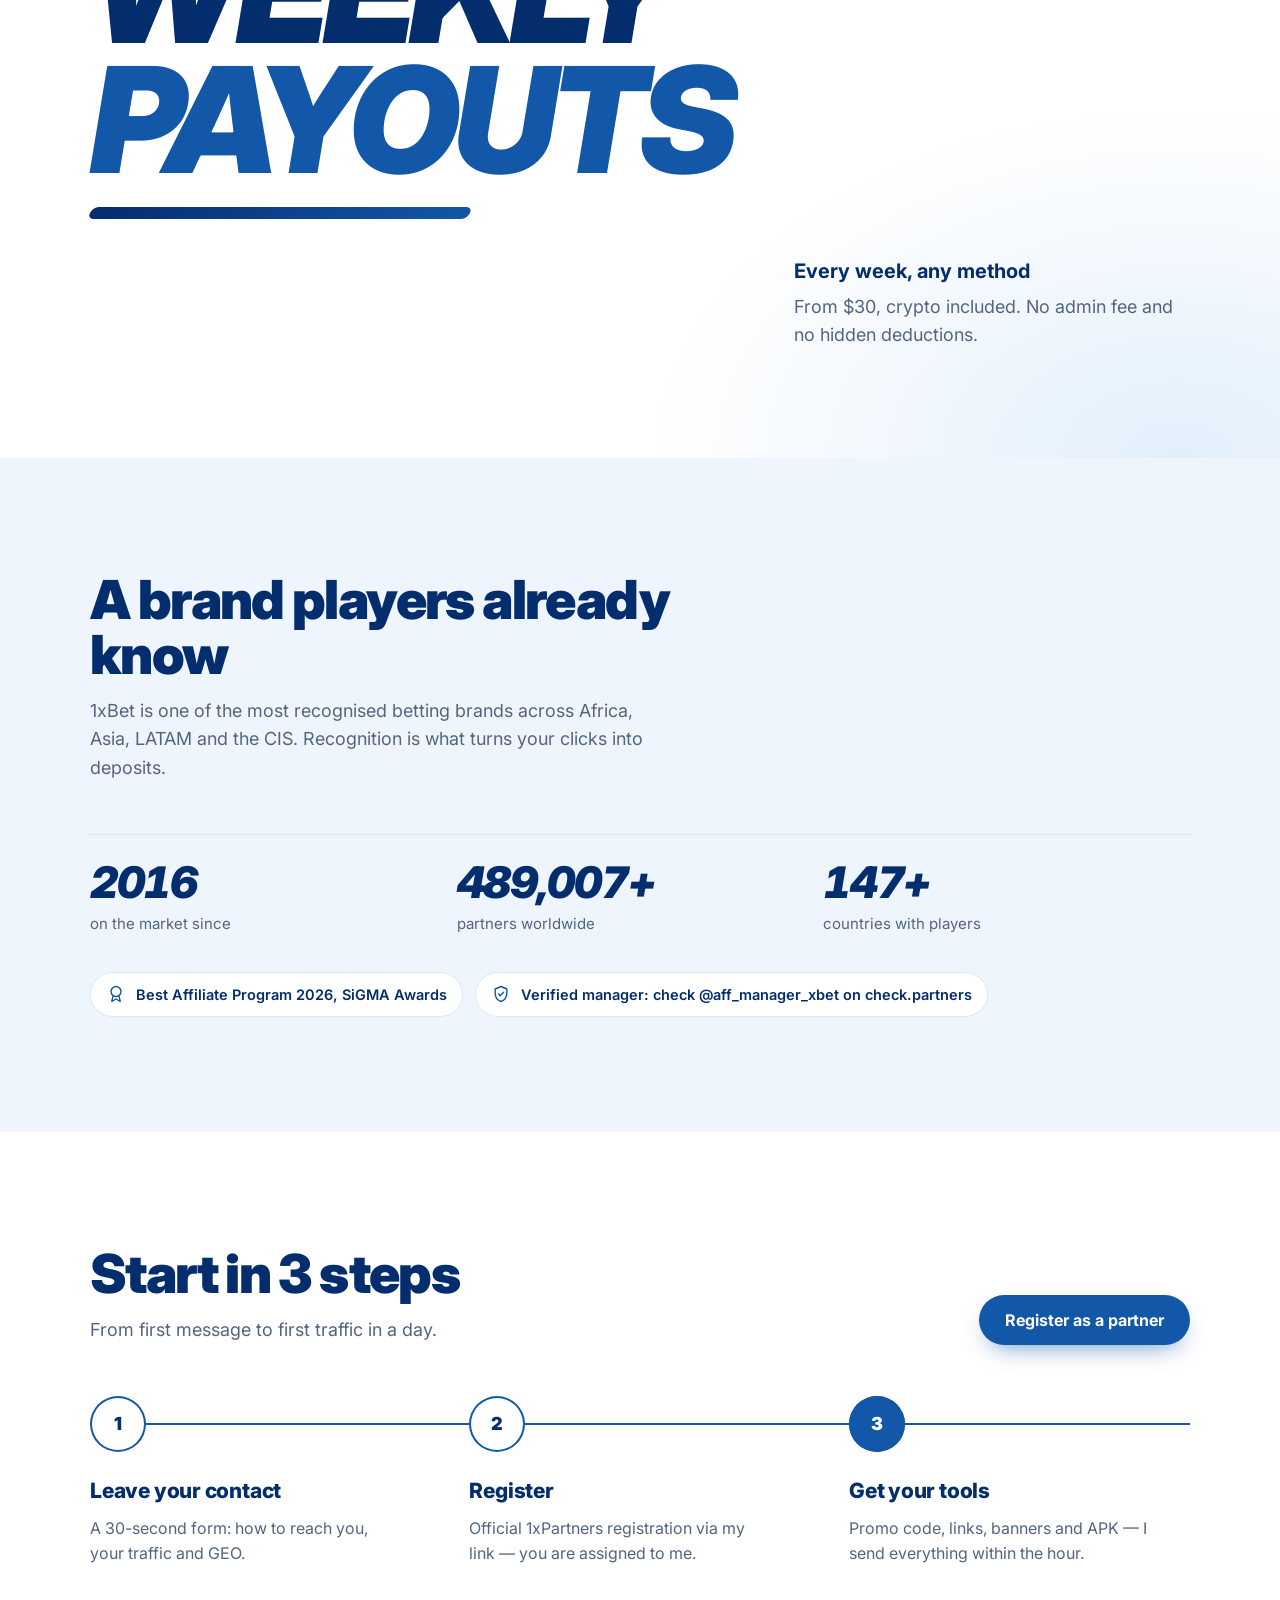
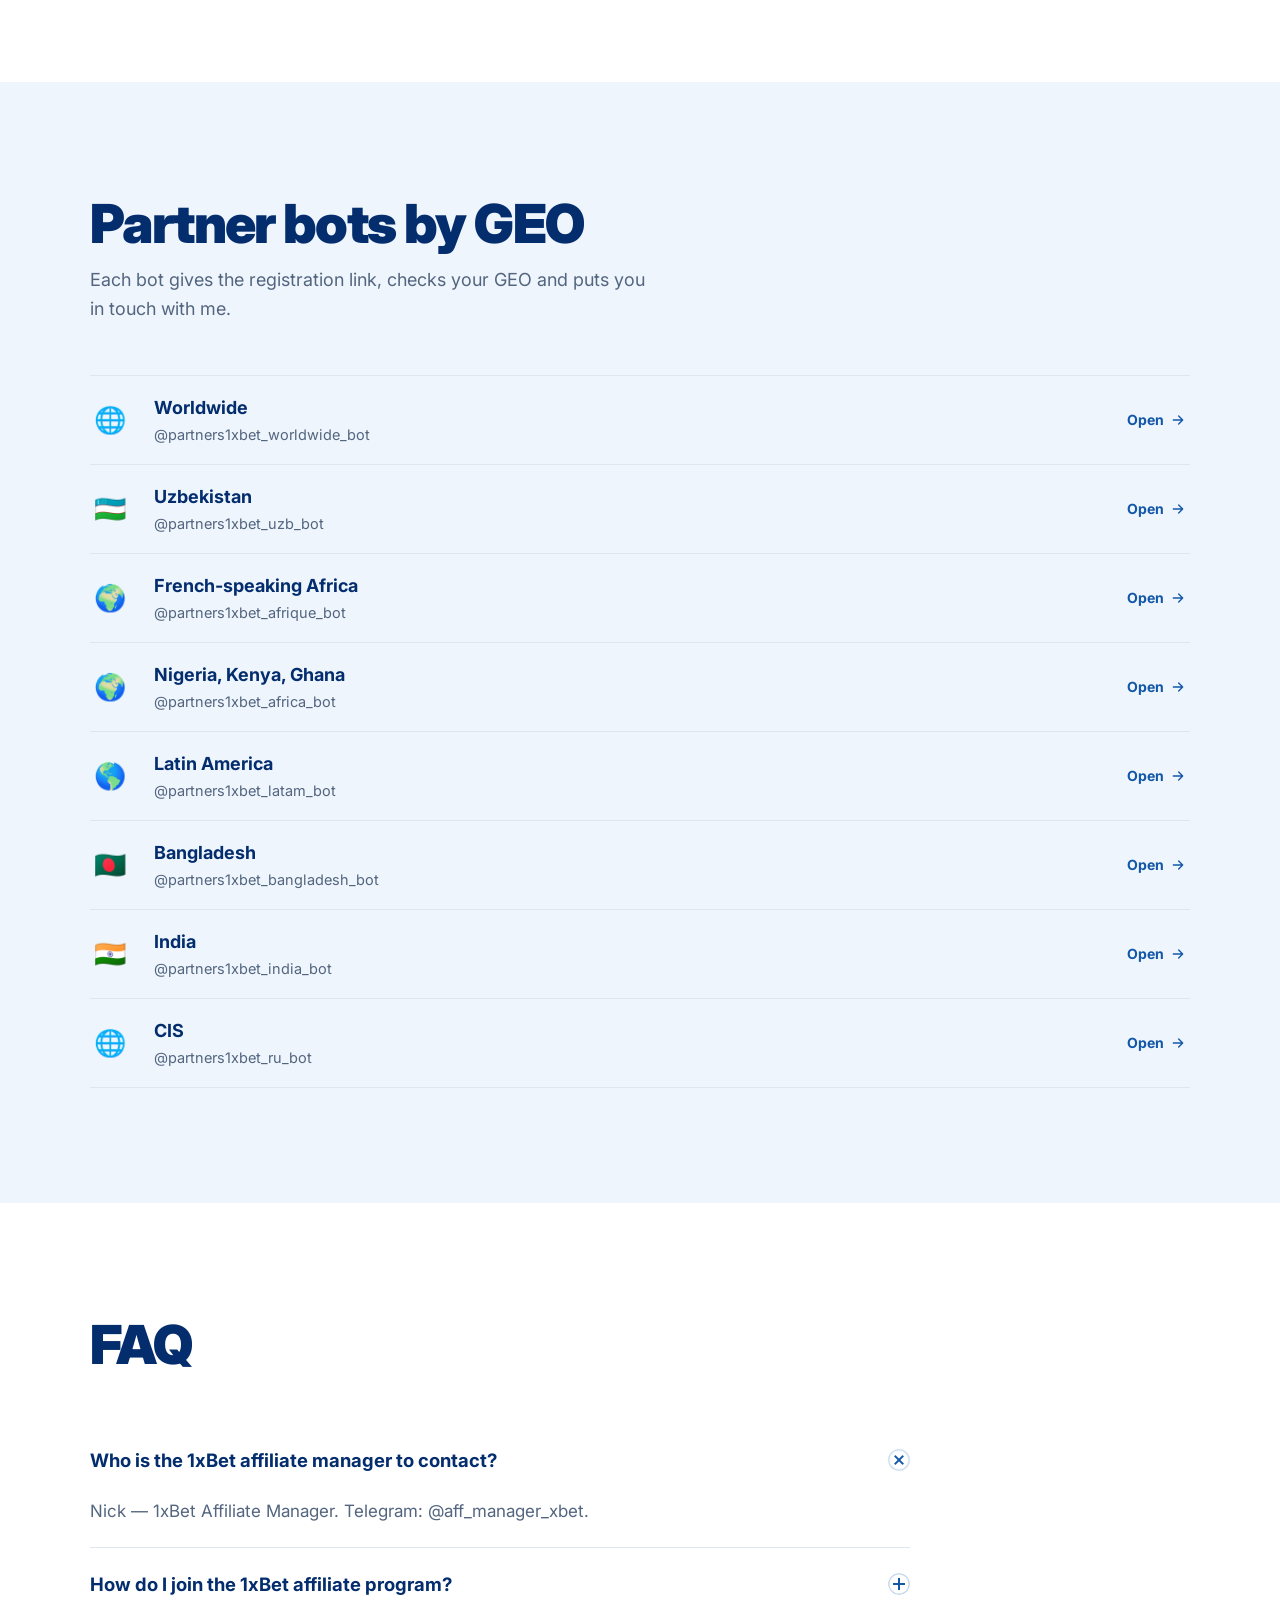
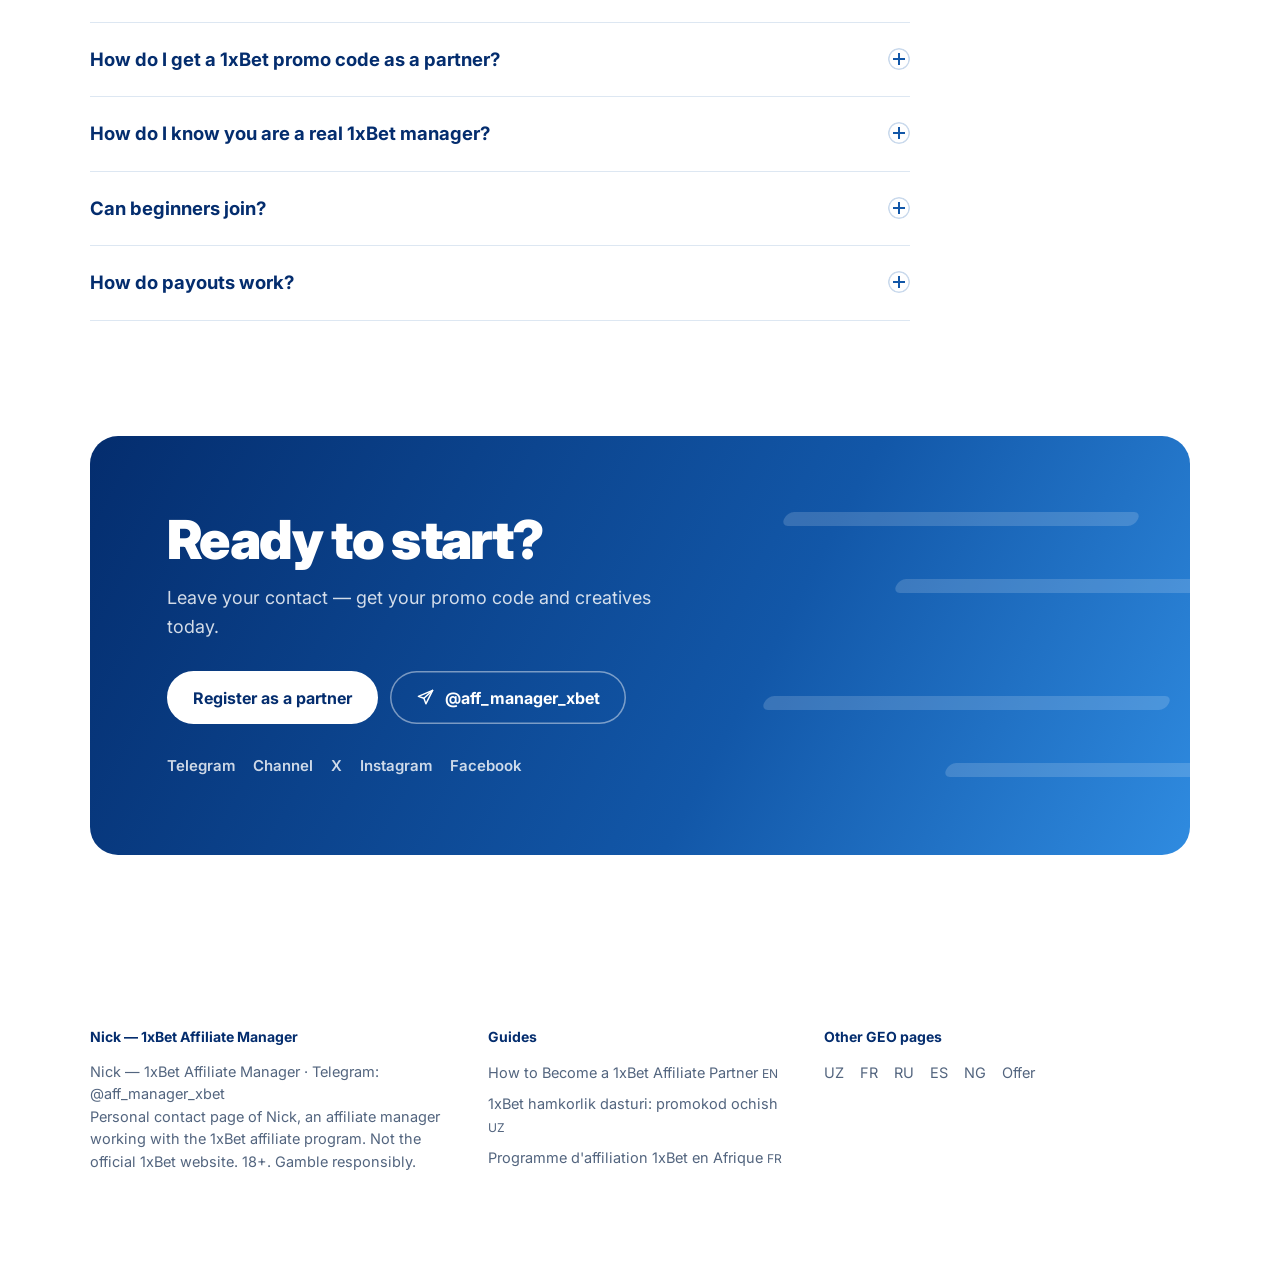
==== commit 648f878b: "Дизайн v2: новые главные страницы, оффер на 5 языках, карта GEO Новый дизайн шести главных страниц и" ====
--- a/index.html
+++ b/index.html
@@ -1,135 +1,145 @@
 <!doctype html>
 <html lang="en">
 <head>
-<meta charset="utf-8">
-<meta name="viewport" content="width=device-width, initial-scale=1">
+<meta charset="utf-8"/>
+<meta content="width=device-width, initial-scale=1" name="viewport"/>
 <title>Nick — 1xBet Affiliate Manager | Partners 1xBet Contact</title>
-<meta name="description" content="Nick, 1xBet Affiliate Manager. Join 1xPartners — Best Affiliate Program 2026: personal promo code, creatives, APK, weekly payouts. Register or message @aff_manager_xbet.">
-<meta name="keywords" content="1xbet affiliate manager, 1xbet affiliate program, partners 1xbet, 1xbet partners contact, 1xpartners manager, 1xbet promo code partner">
-<meta name="author" content="Nick — 1xBet Affiliate Manager">
-<link rel="canonical" href="https://nick-1xbet-manager.github.io/">
-<link rel="alternate" hreflang="en" href="https://nick-1xbet-manager.github.io/">
-<link rel="alternate" hreflang="uz" href="https://nick-1xbet-manager.github.io/uz/">
-<link rel="alternate" hreflang="fr" href="https://nick-1xbet-manager.github.io/afrique/">
-<link rel="alternate" hreflang="ru" href="https://nick-1xbet-manager.github.io/cis/">
-<link rel="alternate" hreflang="es" href="https://nick-1xbet-manager.github.io/latam/">
-<link rel="alternate" hreflang="en-NG" href="https://nick-1xbet-manager.github.io/nigeria/">
-<link rel="alternate" hreflang="x-default" href="https://nick-1xbet-manager.github.io/">
+<meta content="Nick, 1xBet Affiliate Manager. Join 1xPartners — Best Affiliate Program 2026: personal promo code, creatives, APK, weekly payouts. Register or message @aff_manager_xbet." name="description"/>
+<meta content="1xbet affiliate manager, 1xbet affiliate program, partners 1xbet, 1xbet partners contact, 1xpartners manager, 1xbet promo code partner" name="keywords"/>
+<meta content="Nick — 1xBet Affiliate Manager" name="author"/>
+<link href="https://nick-1xbet-manager.github.io/" rel="canonical"/>
+<link href="https://nick-1xbet-manager.github.io/" hreflang="en" rel="alternate"/>
+<link href="https://nick-1xbet-manager.github.io/uz/" hreflang="uz" rel="alternate"/>
+<link href="https://nick-1xbet-manager.github.io/afrique/" hreflang="fr" rel="alternate"/>
+<link href="https://nick-1xbet-manager.github.io/cis/" hreflang="ru" rel="alternate"/>
+<link href="https://nick-1xbet-manager.github.io/latam/" hreflang="es" rel="alternate"/>
+<link href="https://nick-1xbet-manager.github.io/nigeria/" hreflang="en-NG" rel="alternate"/>
+<link href="https://nick-1xbet-manager.github.io/" hreflang="x-default" rel="alternate"/>
 <!-- GOOGLE SEARCH CONSOLE: verification meta tag goes here (root page only) -->
-<meta property="og:type" content="profile">
-<meta property="og:title" content="Nick — 1xBet Affiliate Manager">
-<meta property="og:description" content="Turn your Telegram channel, website or traffic into weekly income with 1xBet — the Best Affiliate Program 2026.">
-<meta property="og:url" content="https://nick-1xbet-manager.github.io/">
-<meta property="og:image" content="https://nick-1xbet-manager.github.io/logo.png">
-<meta name="twitter:card" content="summary">
-<meta name="twitter:site" content="@Nick1xbet">
-<meta name="theme-color" content="#1a5ab8">
-<link rel="icon" href="/logo.png">
-<link rel="preconnect" href="https://fonts.googleapis.com">
-<link href="https://fonts.googleapis.com/css2?family=Manrope:wght@400;600;700;800&display=swap" rel="stylesheet">
-<link rel="stylesheet" href="/assets/styles.css">
+<meta content="profile" property="og:type"/>
+<meta content="Nick — 1xBet Affiliate Manager" property="og:title"/>
+<meta content="Turn your Telegram channel, website or traffic into weekly income with 1xBet — the Best Affiliate Program 2026." property="og:description"/>
+<meta content="https://nick-1xbet-manager.github.io/" property="og:url"/>
+<meta content="https://nick-1xbet-manager.github.io/logo.png" property="og:image"/>
+<meta content="summary" name="twitter:card"/>
+<meta content="@Nick1xbet" name="twitter:site"/>
+<meta content="#1a5ab8" name="theme-color"/>
+<link href="/logo.png" rel="icon"/>
+
+
+
 <script type="application/ld+json">{"@context": "https://schema.org", "@type": "Person", "name": "Nick", "alternateName": "Nick — 1xBet Affiliate Manager", "jobTitle": "1xBet Affiliate Manager", "url": "https://nick-1xbet-manager.github.io/", "knowsLanguage": ["English", "Russian", "French", "Uzbek"], "worksFor": {"@type": "Organization", "name": "1xPartners"}, "contactPoint": {"@type": "ContactPoint", "contactType": "affiliate partnerships", "url": "https://t.me/aff_manager_xbet"}, "sameAs": ["https://t.me/aff_manager_xbet", "https://t.me/aff_partners1xbet", "https://x.com/Nick1xbet", "https://www.instagram.com/nickwhitmoree/", "https://www.facebook.com/profile.php?id=61588454128920", "https://telegra.ph/How-to-Become-a-1xBet-Affiliate-Partner-Promo-Code-Contact--Guide-10-05", "https://telegra.ph/1xBet-hamkorlik-dasturi-promokod-ochish-demo-hisob-va-APK--toliq-qollanma-10-05", "https://telegra.ph/Programme-daffiliation-1xBet-en-Afrique--compte-partenaire-code-promo-et-APK-10-05"]}</script>
 <script type="application/ld+json">{"@context": "https://schema.org", "@type": "FAQPage", "mainEntity": [{"@type": "Question", "name": "Who is the 1xBet affiliate manager to contact?", "acceptedAnswer": {"@type": "Answer", "text": "Nick — 1xBet Affiliate Manager. Telegram: @aff_manager_xbet."}}, {"@type": "Question", "name": "How do I join the 1xBet affiliate program?", "acceptedAnswer": {"@type": "Answer", "text": "Leave your contact in the form and register via my link. I open your account and send your promo code and creatives."}}, {"@type": "Question", "name": "How do I get a 1xBet promo code as a partner?", "acceptedAnswer": {"@type": "Answer", "text": "Your personal promo code is created when you join the affiliate program. Every player who registers with it is assigned to you."}}, {"@type": "Question", "name": "How do I know you are a real 1xBet manager?", "acceptedAnswer": {"@type": "Answer", "text": "Check @aff_manager_xbet on check.partners — the official manager verification service."}}, {"@type": "Question", "name": "Can beginners join?", "acceptedAnswer": {"@type": "Answer", "text": "Yes. No experience required — I guide you from the first steps."}}, {"@type": "Question", "name": "How do payouts work?", "acceptedAnswer": {"@type": "Answer", "text": "Clean RevShare with no admin fee, paid weekly."}}]}</script>
+<link rel="preconnect" href="https://fonts.googleapis.com">
+<link rel="preconnect" href="https://fonts.gstatic.com" crossorigin>
+<link href="https://fonts.googleapis.com/css2?family=Inter:ital,opsz,wght@0,14..32,400..900;1,14..32,800..900&display=swap" rel="stylesheet">
+<link rel="stylesheet" href="/assets/site.css?v=2">
 </head>
 <body>
-<header>
-  <div class="wrap nav">
-    <a href="/" class="brand" aria-label="Nick — 1xBet Affiliate Manager">
-      <span class="brand-logo"><img src="/logo.png" alt="1xBet Partners" width="200" height="200"></span>
-      <span class="brand-divider" aria-hidden="true"></span>
-      <span class="brand-text">Nick<small>Affiliate Manager</small></span>
-    </a>
-    <nav class="nav-links">
-      <a href="#how">How it works</a><a href="#bots">Bots</a><a href="#faq">FAQ</a><a href="/offer/" style="color:var(--brand);font-weight:700">Offer</a>
-    </nav>
-    <details class="lang">
-      <summary>EN</summary>
-      <div class="lang-menu"><a href="/" aria-current="page" hreflang="en">EN</a><a href="/uz/" hreflang="uz">UZ</a><a href="/afrique/" hreflang="fr">FR</a><a href="/cis/" hreflang="ru">RU</a><a href="/latam/" hreflang="es">ES</a><a href="/nigeria/" hreflang="en-NG">NG</a></div>
-    </details>
-  </div>
-</header>
-
+<div class="progress" aria-hidden="true"><i></i></div>
+<header class="hd"><div class="wrap hd-in">
+  <a href="/" class="brand" aria-label="Nick — 1xBet Affiliate Manager"><img src="/logo.png" alt="1xBet Partners" width="200" height="200"><span class="bar" aria-hidden="true"></span><span class="who"><b>Nick</b><small>Affiliate Manager</small></span></a>
+  <nav class="nav"><a href="#how">How it works</a><a href="#bots">Bots</a><a href="#faq">FAQ</a><a href="/offer/">Offer</a></nav>
+  <details class="lang"><summary aria-label="Language">EN</summary><div class="lang-menu"><a href="/" hreflang="en" aria-current="page">EN<span>English</span></a><a href="/uz/" hreflang="uz">UZ<span>O&#x27;zbekcha</span></a><a href="/afrique/" hreflang="fr">FR<span>Français</span></a><a href="/cis/" hreflang="ru">RU<span>Русский</span></a><a href="/latam/" hreflang="es">ES<span>Español</span></a><a href="/nigeria/" hreflang="en-NG">NG<span>Nigeria</span></a></div></details>
+  <a class="btn btn-p" href="https://t.me/aff_manager_xbet" rel="me"><svg viewBox="0 0 24 24" fill="none" stroke="currentColor" stroke-width="1.8" stroke-linecap="round" stroke-linejoin="round" aria-hidden="true"><path d="M21 3 3 10.5l7 2.5 2.5 7z"/><path d="M10 13 21 3"/></svg>Write on Telegram</a>
+</div></header>
 <main>
-  <div class="hero-bg">
-    <div class="wrap hero">
-      <h1>Nick — 1xBet Affiliate Manager</h1>
-      <p class="lead">Turn your Telegram channel, website or traffic into weekly income with 1xBet — the Best Affiliate Program 2026.</p>
-      <p class="helper">Your direct helper: promo code, links and creatives — fast.</p>
-      <div class="cta">
-        <button class="btn btn-white" type="button" data-open-form>Register as a partner</button>
-        <a class="alt-link" href="https://t.me/aff_manager_xbet" rel="me"><svg class="ic" viewBox="0 0 24 24" fill="none" stroke="currentColor" stroke-width="1.6" stroke-linecap="round" stroke-linejoin="round" aria-hidden="true"><path d="M21 3L3 10.5l7 2.5 2.5 7z"/><path d="M10 13l11-10"/></svg><span>or message me on Telegram: <b>@aff_manager_xbet</b></span></a>
+<section class="hero"><div class="wrap">
+  <div class="hero-grid">
+    <h1><span class="w"><span style="--i:0">Nick</span></span> <span class="w"><span style="--i:1">—</span></span> <span class="w"><span style="--i:2">1xBet</span></span> <span class="w"><span style="--i:3">Affiliate</span></span> <span class="w"><span style="--i:4">Manager</span></span></h1>
+    <div class="hero-side">
+      <p class="lead fadein" style="--d:.5s">Turn your Telegram channel, website or traffic into weekly income with 1xBet — the Best Affiliate Program 2026.</p>
+      <div class="hero-cta fadein" style="--d:.65s">
+        <button class="btn btn-p" type="button" data-open-form data-mag>Register as a partner</button>
+        <a class="btn btn-o" href="https://t.me/aff_manager_xbet" rel="me"><svg viewBox="0 0 24 24" fill="none" stroke="currentColor" stroke-width="1.8" stroke-linecap="round" stroke-linejoin="round" aria-hidden="true"><path d="M21 3 3 10.5l7 2.5 2.5 7z"/><path d="M10 13 21 3"/></svg>@aff_manager_xbet</a>
       </div>
-      <div class="stats"><div><b>RevShare</b>clean, no admin fee</div><div><b>Weekly</b>payouts</div><div><b>Promo code</b>personal for you</div><div><b>APK</b>&amp; ready creatives</div></div>
     </div>
   </div>
+  <div class="map"><div class="map-stage" data-focus="world" data-highlight=""><canvas aria-hidden="true"></canvas><div class="map-tip" aria-hidden="true"></div></div>
+<div class="map-key"><span><i class="k-lic"></i>Local licence</span><span><i class="k-av"></i>Open GEO</span><span><i class="k-no"></i>Closed</span></div></div>
+  <div class="counters">
+    <div><b data-count="30">30</b>countries where 1xBet holds a local licence</div>
+    <div><b data-count="147">147</b>GEOs open for your traffic</div>
+    <div><b data-count="7">7</b>days — payout cycle</div>
+  </div>
+</div></section>
 
-  <div class="trust"><div class="wrap trust-row"><div class="trust-item"><svg class="ic" viewBox="0 0 24 24" fill="none" stroke="currentColor" stroke-width="1.6" stroke-linecap="round" stroke-linejoin="round" aria-hidden="true"><circle cx="12" cy="9" r="6"/><path d="M8.5 14l-1.5 7 5-3 5 3-1.5-7"/></svg><span>Best Affiliate Program 2026 — SiGMA Awards</span></div><div class="trust-item"><svg class="ic" viewBox="0 0 24 24" fill="none" stroke="currentColor" stroke-width="1.6" stroke-linecap="round" stroke-linejoin="round" aria-hidden="true"><circle cx="12" cy="12" r="9"/><path d="M3 12h18M12 3c2.5 2.7 3.8 5.7 3.8 9s-1.3 6.3-3.8 9c-2.5-2.7-3.8-5.7-3.8-9S9.5 5.7 12 3z"/></svg><span>Since 2016 · 500,000+ partners · 150+ countries</span></div><a class="trust-item" href="https://check.partners/"><svg class="ic" viewBox="0 0 24 24" fill="none" stroke="currentColor" stroke-width="1.6" stroke-linecap="round" stroke-linejoin="round" aria-hidden="true"><path d="M12 3l7 3v5c0 4.5-3 8.5-7 10-4-1.5-7-5.5-7-10V6z"/><path d="M9 12l2 2 4-4"/></svg><span>Verified manager — check @aff_manager_xbet on check.partners</span></a></div></div>
+<section class="scenes">
+<div class="scene s-blue"><i class="streak" style="top:18%;width:220px;--d:0.05s"></i><i class="streak" style="top:56%;width:140px;--d:0.25s"></i><i class="streak" style="top:84%;width:260px;--d:0.12s"></i><span class="k-num" aria-hidden="true">01/04</span>
+  <div class="wrap"><div><h2 class="k-word"><span class="l1">SEO</span><span class="l2">NETWORKS</span></h2><div class="k-bar" aria-hidden="true"></div></div>
+  <p class="k-text"><b>Your rankings, paid every week</b>Review sites, comparison tables, bonus pages. A personal link and promo code for each site, clean RevShare on every player.</p></div></div><div class="scene s-white"><i class="streak" style="top:18%;width:220px;--d:0.05s"></i><i class="streak" style="top:56%;width:140px;--d:0.25s"></i><i class="streak" style="top:84%;width:260px;--d:0.12s"></i><span class="k-num" aria-hidden="true">02/04</span>
+  <div class="wrap"><div><h2 class="k-word"><span class="l1">IN-APP</span><span class="l2">&amp; DSP</span></h2><div class="k-bar" aria-hidden="true"></div></div>
+  <p class="k-text"><b>Programmatic and app traffic</b>In-App, DSP, CTV, OEM and push. Tell me your sources and GEOs, and the terms are set to your volume.</p></div></div><div class="scene s-blue"><i class="streak" style="top:18%;width:220px;--d:0.05s"></i><i class="streak" style="top:56%;width:140px;--d:0.25s"></i><i class="streak" style="top:84%;width:260px;--d:0.12s"></i><span class="k-num" aria-hidden="true">03/04</span>
+  <div class="wrap"><div><h2 class="k-word"><span class="l1">MEDIA</span><span class="l2">BUYING</span></h2><div class="k-bar" aria-hidden="true"></div></div>
+  <p class="k-text"><b>For teams that scale</b>Facebook, Google UAC, TikTok, PPC. Fast answers, custom creatives on request, one manager from first test to full scale.</p></div></div><div class="scene s-white"><i class="streak" style="top:18%;width:220px;--d:0.05s"></i><i class="streak" style="top:56%;width:140px;--d:0.25s"></i><i class="streak" style="top:84%;width:260px;--d:0.12s"></i><span class="k-num" aria-hidden="true">04/04</span>
+  <div class="wrap"><div><h2 class="k-word"><span class="l1">WEEKLY</span><span class="l2">PAYOUTS</span></h2><div class="k-bar" aria-hidden="true"></div></div>
+  <p class="k-text"><b>Every week, any method</b>From $30, crypto included. No admin fee and no hidden deductions.</p></div></div>
+</section>
 
-  <section id="how">
-    <div class="wrap">
-      <h2>Start in 3 steps</h2>
-      <div class="grid"><div class="card"><svg class="ic" viewBox="0 0 24 24" fill="none" stroke="currentColor" stroke-width="1.6" stroke-linecap="round" stroke-linejoin="round" aria-hidden="true"><rect x="5" y="3" width="14" height="18" rx="2"/><path d="M9 8h6M9 12h6M9 16h3"/></svg><div class="n">01</div><h3>Leave your contact</h3><p>A 30-second form: how to reach you, your traffic and GEO.</p></div><div class="card"><svg class="ic" viewBox="0 0 24 24" fill="none" stroke="currentColor" stroke-width="1.6" stroke-linecap="round" stroke-linejoin="round" aria-hidden="true"><path d="M12 3l7 3v5c0 4.5-3 8.5-7 10-4-1.5-7-5.5-7-10V6z"/><path d="M9 12l2 2 4-4"/></svg><div class="n">02</div><h3>Register</h3><p>Official 1xPartners registration via my link — you are assigned to me.</p></div><div class="card"><svg class="ic" viewBox="0 0 24 24" fill="none" stroke="currentColor" stroke-width="1.6" stroke-linecap="round" stroke-linejoin="round" aria-hidden="true"><rect x="3" y="8" width="18" height="13" rx="2"/><path d="M12 8v13M3 12h18M12 8c-2-3-6-3-6 0h6zm0 0c2-3 6-3 6 0h-6z"/></svg><div class="n">03</div><h3>Get your tools</h3><p>Promo code, links, banners and APK — I send everything within the hour.</p></div></div>
-    </div>
-  </section>
+<section class="sec tint"><div class="wrap">
+  <div class="sec-head"><div><h2 class="h2">A brand players already know</h2><p class="sub">1xBet is one of the most recognised betting brands across Africa, Asia, LATAM and the CIS. Recognition is what turns your clicks into deposits.</p></div></div>
+  <div class="proof"><div><b data-count="2016" data-suffix="" data-raw="1" data-from="2000">2016</b><span>on the market since</span></div><div><b data-count="500000" data-suffix="+">500 000+</b><span>partners worldwide</span></div><div><b data-count="150" data-suffix="+">150+</b><span>countries with players</span></div></div>
+  <div class="badges"><span class="badge"><svg viewBox="0 0 24 24" fill="none" stroke="currentColor" stroke-width="1.7" stroke-linecap="round" stroke-linejoin="round" aria-hidden="true"><circle cx="12" cy="9" r="6"/><path d="M8.5 14 7 21l5-3 5 3-1.5-7"/></svg>Best Affiliate Program 2026, SiGMA Awards</span><a class="badge" href="https://check.partners/"><svg viewBox="0 0 24 24" fill="none" stroke="currentColor" stroke-width="1.7" stroke-linecap="round" stroke-linejoin="round" aria-hidden="true"><path d="M12 3l7 3v5c0 4.5-3 8.5-7 10-4-1.5-7-5.5-7-10V6z"/><path d="m9 12 2 2 4-4"/></svg>Verified manager: check @aff_manager_xbet on check.partners</a></div>
+</div></section>
 
-  <section id="bots" class="alt">
-    <div class="wrap">
-      <h2>Partner bots by GEO</h2>
-      <div class="geo"><a class="geo-card" href="https://t.me/partners1xbet_uzb_bot"><svg class="ic" viewBox="0 0 24 24" fill="none" stroke="currentColor" stroke-width="1.6" stroke-linecap="round" stroke-linejoin="round" aria-hidden="true"><rect x="4" y="8" width="16" height="12" rx="3"/><path d="M12 4v4M9 13h.01M15 13h.01M9 17h6"/></svg><span><b>🇺🇿 Uzbekistan</b><small>@partners1xbet_uzb_bot</small></span></a><a class="geo-card" href="https://t.me/partners1xbet_afrique_bot"><svg class="ic" viewBox="0 0 24 24" fill="none" stroke="currentColor" stroke-width="1.6" stroke-linecap="round" stroke-linejoin="round" aria-hidden="true"><rect x="4" y="8" width="16" height="12" rx="3"/><path d="M12 4v4M9 13h.01M15 13h.01M9 17h6"/></svg><span><b>🌍 Afrique francophone</b><small>@partners1xbet_afrique_bot</small></span></a><a class="geo-card" href="https://t.me/partners1xbet_africa_bot"><svg class="ic" viewBox="0 0 24 24" fill="none" stroke="currentColor" stroke-width="1.6" stroke-linecap="round" stroke-linejoin="round" aria-hidden="true"><rect x="4" y="8" width="16" height="12" rx="3"/><path d="M12 4v4M9 13h.01M15 13h.01M9 17h6"/></svg><span><b>🌍 Nigeria · Kenya · Ghana</b><small>@partners1xbet_africa_bot</small></span></a><a class="geo-card" href="https://t.me/partners1xbet_latam_bot"><svg class="ic" viewBox="0 0 24 24" fill="none" stroke="currentColor" stroke-width="1.6" stroke-linecap="round" stroke-linejoin="round" aria-hidden="true"><rect x="4" y="8" width="16" height="12" rx="3"/><path d="M12 4v4M9 13h.01M15 13h.01M9 17h6"/></svg><span><b>🌎 Latinoamérica</b><small>@partners1xbet_latam_bot</small></span></a><a class="geo-card" href="https://t.me/partners1xbet_bangladesh_bot"><svg class="ic" viewBox="0 0 24 24" fill="none" stroke="currentColor" stroke-width="1.6" stroke-linecap="round" stroke-linejoin="round" aria-hidden="true"><rect x="4" y="8" width="16" height="12" rx="3"/><path d="M12 4v4M9 13h.01M15 13h.01M9 17h6"/></svg><span><b>🇧🇩 Bangladesh</b><small>@partners1xbet_bangladesh_bot</small></span></a><a class="geo-card" href="https://t.me/partners1xbet_india_bot"><svg class="ic" viewBox="0 0 24 24" fill="none" stroke="currentColor" stroke-width="1.6" stroke-linecap="round" stroke-linejoin="round" aria-hidden="true"><rect x="4" y="8" width="16" height="12" rx="3"/><path d="M12 4v4M9 13h.01M15 13h.01M9 17h6"/></svg><span><b>🇮🇳 India</b><small>@partners1xbet_india_bot</small></span></a><a class="geo-card" href="https://t.me/partners1xbet_ru_bot"><svg class="ic" viewBox="0 0 24 24" fill="none" stroke="currentColor" stroke-width="1.6" stroke-linecap="round" stroke-linejoin="round" aria-hidden="true"><rect x="4" y="8" width="16" height="12" rx="3"/><path d="M12 4v4M9 13h.01M15 13h.01M9 17h6"/></svg><span><b>🌐 CIS</b><small>@partners1xbet_ru_bot</small></span></a><a class="geo-card" href="https://t.me/partners1xbet_worldwide_bot"><svg class="ic" viewBox="0 0 24 24" fill="none" stroke="currentColor" stroke-width="1.6" stroke-linecap="round" stroke-linejoin="round" aria-hidden="true"><rect x="4" y="8" width="16" height="12" rx="3"/><path d="M12 4v4M9 13h.01M15 13h.01M9 17h6"/></svg><span><b>🌐 Worldwide</b><small>@partners1xbet_worldwide_bot</small></span></a></div>
-    </div>
-  </section>
+<section class="sec" id="how"><div class="wrap">
+  <div class="sec-head"><div><h2 class="h2">Start in 3 steps</h2><p class="sub">From first message to first traffic in a day.</p></div><button class="btn btn-p" type="button" data-open-form data-mag>Register as a partner</button></div>
+  <div class="steps"><div class="step"><i>1</i><h3>Leave your contact</h3><p>A 30-second form: how to reach you, your traffic and GEO.</p></div><div class="step"><i>2</i><h3>Register</h3><p>Official 1xPartners registration via my link — you are assigned to me.</p></div><div class="step"><i>3</i><h3>Get your tools</h3><p>Promo code, links, banners and APK — I send everything within the hour.</p></div></div>
+</div></section>
 
-  <section id="faq">
-    <div class="wrap narrow">
-      <h2>FAQ</h2>
-      <details open><summary>Who is the 1xBet affiliate manager to contact?</summary><p>Nick — 1xBet Affiliate Manager. Telegram: @aff_manager_xbet.</p></details><details><summary>How do I join the 1xBet affiliate program?</summary><p>Leave your contact in the form and register via my link. I open your account and send your promo code and creatives.</p></details><details><summary>How do I get a 1xBet promo code as a partner?</summary><p>Your personal promo code is created when you join the affiliate program. Every player who registers with it is assigned to you.</p></details><details><summary>How do I know you are a real 1xBet manager?</summary><p>Check @aff_manager_xbet on check.partners — the official manager verification service.</p></details><details><summary>Can beginners join?</summary><p>Yes. No experience required — I guide you from the first steps.</p></details><details><summary>How do payouts work?</summary><p>Clean RevShare with no admin fee, paid weekly.</p></details>
-    </div>
-  </section>
+<section class="sec tint" id="bots"><div class="wrap">
+  <div class="sec-head"><div><h2 class="h2">Partner bots by GEO</h2><p class="sub">Each bot gives the registration link, checks your GEO and puts you in touch with me.</p></div></div>
+  <div class="bots"><a class="bot" href="https://t.me/partners1xbet_worldwide_bot"><span class="fl" aria-hidden="true">🌐</span><span><b>Worldwide</b><small>@partners1xbet_worldwide_bot</small></span><span class="open">Open<svg viewBox="0 0 24 24" fill="none" stroke="currentColor" stroke-width="2" stroke-linecap="round" stroke-linejoin="round" aria-hidden="true"><path d="M5 12h14M13 6l6 6-6 6"/></svg></span></a><a class="bot" href="https://t.me/partners1xbet_uzb_bot"><span class="fl" aria-hidden="true">🇺🇿</span><span><b>Uzbekistan</b><small>@partners1xbet_uzb_bot</small></span><span class="open">Open<svg viewBox="0 0 24 24" fill="none" stroke="currentColor" stroke-width="2" stroke-linecap="round" stroke-linejoin="round" aria-hidden="true"><path d="M5 12h14M13 6l6 6-6 6"/></svg></span></a><a class="bot" href="https://t.me/partners1xbet_afrique_bot"><span class="fl" aria-hidden="true">🌍</span><span><b>French-speaking Africa</b><small>@partners1xbet_afrique_bot</small></span><span class="open">Open<svg viewBox="0 0 24 24" fill="none" stroke="currentColor" stroke-width="2" stroke-linecap="round" stroke-linejoin="round" aria-hidden="true"><path d="M5 12h14M13 6l6 6-6 6"/></svg></span></a><a class="bot" href="https://t.me/partners1xbet_africa_bot"><span class="fl" aria-hidden="true">🌍</span><span><b>Nigeria, Kenya, Ghana</b><small>@partners1xbet_africa_bot</small></span><span class="open">Open<svg viewBox="0 0 24 24" fill="none" stroke="currentColor" stroke-width="2" stroke-linecap="round" stroke-linejoin="round" aria-hidden="true"><path d="M5 12h14M13 6l6 6-6 6"/></svg></span></a><a class="bot" href="https://t.me/partners1xbet_latam_bot"><span class="fl" aria-hidden="true">🌎</span><span><b>Latin America</b><small>@partners1xbet_latam_bot</small></span><span class="open">Open<svg viewBox="0 0 24 24" fill="none" stroke="currentColor" stroke-width="2" stroke-linecap="round" stroke-linejoin="round" aria-hidden="true"><path d="M5 12h14M13 6l6 6-6 6"/></svg></span></a><a class="bot" href="https://t.me/partners1xbet_bangladesh_bot"><span class="fl" aria-hidden="true">🇧🇩</span><span><b>Bangladesh</b><small>@partners1xbet_bangladesh_bot</small></span><span class="open">Open<svg viewBox="0 0 24 24" fill="none" stroke="currentColor" stroke-width="2" stroke-linecap="round" stroke-linejoin="round" aria-hidden="true"><path d="M5 12h14M13 6l6 6-6 6"/></svg></span></a><a class="bot" href="https://t.me/partners1xbet_india_bot"><span class="fl" aria-hidden="true">🇮🇳</span><span><b>India</b><small>@partners1xbet_india_bot</small></span><span class="open">Open<svg viewBox="0 0 24 24" fill="none" stroke="currentColor" stroke-width="2" stroke-linecap="round" stroke-linejoin="round" aria-hidden="true"><path d="M5 12h14M13 6l6 6-6 6"/></svg></span></a><a class="bot" href="https://t.me/partners1xbet_ru_bot"><span class="fl" aria-hidden="true">🌐</span><span><b>CIS</b><small>@partners1xbet_ru_bot</small></span><span class="open">Open<svg viewBox="0 0 24 24" fill="none" stroke="currentColor" stroke-width="2" stroke-linecap="round" stroke-linejoin="round" aria-hidden="true"><path d="M5 12h14M13 6l6 6-6 6"/></svg></span></a></div>
+</div></section>
 
-  <section class="final-wrap">
-    <div class="wrap">
-      <div class="final">
-        <h2>Ready to start?</h2>
-        <p>Leave your contact — get your promo code and creatives today.</p>
-        <button class="btn btn-white" type="button" data-open-form>Register as a partner</button>
-        <div class="socials"><a href="https://t.me/aff_manager_xbet" rel="me">Telegram</a><a href="https://t.me/aff_partners1xbet" rel="me">Channel</a><a href="https://x.com/Nick1xbet" rel="me">X</a><a href="https://www.instagram.com/nickwhitmoree/" rel="me">Instagram</a><a href="https://www.facebook.com/profile.php?id=61588454128920" rel="me">Facebook</a></div>
-      </div>
-    </div>
-  </section>
+<section class="sec" id="faq"><div class="wrap">
+  <div class="sec-head"><h2 class="h2">FAQ</h2></div>
+  <div class="faq"><details open><summary>Who is the 1xBet affiliate manager to contact?</summary><div class="ans"><p>Nick — 1xBet Affiliate Manager. Telegram: @aff_manager_xbet.</p></div></details><details><summary>How do I join the 1xBet affiliate program?</summary><div class="ans"><p>Leave your contact in the form and register via my link. I open your account and send your promo code and creatives.</p></div></details><details><summary>How do I get a 1xBet promo code as a partner?</summary><div class="ans"><p>Your personal promo code is created when you join the affiliate program. Every player who registers with it is assigned to you.</p></div></details><details><summary>How do I know you are a real 1xBet manager?</summary><div class="ans"><p>Check @aff_manager_xbet on check.partners — the official manager verification service.</p></div></details><details><summary>Can beginners join?</summary><div class="ans"><p>Yes. No experience required — I guide you from the first steps.</p></div></details><details><summary>How do payouts work?</summary><div class="ans"><p>Clean RevShare with no admin fee, paid weekly.</p></div></details></div>
+</div></section>
+
+<section class="sec" style="padding-top:0"><div class="wrap">
+  <div class="final">
+    <div class="stripes" aria-hidden="true"><i style="top:18%;left:8%;width:70%"></i><i style="top:34%;left:30%;width:60%"></i><i style="top:62%;left:4%;width:80%"></i><i style="top:78%;left:40%;width:50%"></i></div>
+    <h2 class="h2">Ready to start?</h2><p>Leave your contact — get your promo code and creatives today.</p>
+    <div class="row"><button class="btn btn-w" type="button" data-open-form data-mag>Register as a partner</button><a class="btn btn-gw" href="https://t.me/aff_manager_xbet" rel="me"><svg viewBox="0 0 24 24" fill="none" stroke="currentColor" stroke-width="1.8" stroke-linecap="round" stroke-linejoin="round" aria-hidden="true"><path d="M21 3 3 10.5l7 2.5 2.5 7z"/><path d="M10 13 21 3"/></svg>@aff_manager_xbet</a></div>
+    <div class="socials"><a href="https://t.me/aff_manager_xbet" rel="me">Telegram</a><a href="https://t.me/aff_partners1xbet" rel="me">Channel</a><a href="https://x.com/Nick1xbet" rel="me">X</a><a href="https://www.instagram.com/nickwhitmoree/" rel="me">Instagram</a><a href="https://www.facebook.com/profile.php?id=61588454128920" rel="me">Facebook</a></div>
+  </div>
+</div></section>
 </main>
 
-<footer>
-  <div class="wrap foot">
-    <div><h4>Guides</h4><div class="foot-links"><a href="https://telegra.ph/How-to-Become-a-1xBet-Affiliate-Partner-Promo-Code-Contact--Guide-10-05" hreflang="en">How to Become a 1xBet Affiliate Partner <small>EN</small></a><a href="https://telegra.ph/1xBet-hamkorlik-dasturi-promokod-ochish-demo-hisob-va-APK--toliq-qollanma-10-05" hreflang="uz">1xBet hamkorlik dasturi: promokod ochish <small>UZ</small></a><a href="https://telegra.ph/Programme-daffiliation-1xBet-en-Afrique--compte-partenaire-code-promo-et-APK-10-05" hreflang="fr">Programme d&#x27;affiliation 1xBet en Afrique <small>FR</small></a></div></div>
-    <div><h4>Other GEO pages</h4><div class="foot-links inline"><a href="/uz/" hreflang="uz">UZ</a><a href="/afrique/" hreflang="fr">FR</a><a href="/cis/" hreflang="ru">RU</a><a href="/latam/" hreflang="es">ES</a><a href="/nigeria/" hreflang="en-NG">NG</a></div></div>
-    <p class="disclaimer">Nick — 1xBet Affiliate Manager · Telegram: @aff_manager_xbet<br>Personal contact page of Nick, an affiliate manager working with the 1xBet affiliate program. Not the official 1xBet website. 18+. Gamble responsibly.</p>
-  </div>
-</footer>
+<footer class="ft"><div class="wrap ft-grid">
+  <div><h4>Nick — 1xBet Affiliate Manager</h4><p class="disc">Nick — 1xBet Affiliate Manager · Telegram: @aff_manager_xbet<br/>Personal contact page of Nick, an affiliate manager working with the 1xBet affiliate program. Not the official 1xBet website. 18+. Gamble responsibly.</p></div>
+  <div><h4>Guides</h4><div class="ft-links"><a href="https://telegra.ph/How-to-Become-a-1xBet-Affiliate-Partner-Promo-Code-Contact--Guide-10-05" hreflang="en">How to Become a 1xBet Affiliate Partner <small>EN</small></a><a href="https://telegra.ph/1xBet-hamkorlik-dasturi-promokod-ochish-demo-hisob-va-APK--toliq-qollanma-10-05" hreflang="uz">1xBet hamkorlik dasturi: promokod ochish <small>UZ</small></a><a href="https://telegra.ph/Programme-daffiliation-1xBet-en-Afrique--compte-partenaire-code-promo-et-APK-10-05" hreflang="fr">Programme d'affiliation 1xBet en Afrique <small>FR</small></a></div></div>
+  <div><h4>Other GEO pages</h4><div class="ft-links inline"><a href="/uz/" hreflang="uz">UZ</a><a href="/afrique/" hreflang="fr">FR</a><a href="/cis/" hreflang="ru">RU</a><a href="/latam/" hreflang="es">ES</a><a href="/nigeria/" hreflang="en-NG">NG</a><a href="/offer/">Offer</a></div></div>
+</div></footer>
 
-<div class="sticky-cta"><button class="btn btn-brand" type="button" data-open-form>Register as a partner</button></div>
+<div class="sticky"><button class="btn btn-p" type="button" data-open-form>Register as a partner</button></div>
 
-<dialog id="lead-form" aria-labelledby="lf-title">
-  <form method="dialog" class="lf" novalidate data-required="Please fill in all fields." data-sending="Redirecting to registration…" data-geo-default="">
-    <button class="lf-close" value="cancel" formnovalidate aria-label="Close">×</button>
-    <h3 id="lf-title">Register as a partner</h3>
-    <p class="lf-sub">How should I contact you? Takes 30 seconds.</p>
-    <label>Contact method
+<dialog aria-labelledby="lf-title" id="lead-form">
+<form class="lf" data-geo-default="" data-required="Please fill in all fields." data-sending="Redirecting to registration…" method="dialog" novalidate="">
+<button aria-label="Close" class="lf-close" formnovalidate="" value="cancel">×</button>
+<h3 id="lf-title">Register as a partner</h3>
+<p class="lf-sub">How should I contact you? Takes 30 seconds.</p>
+<label>Contact method
       <div class="seg" role="radiogroup">
-        <label><input type="radio" name="contact_method" value="telegram" checked><span>Telegram</span></label>
-        <label><input type="radio" name="contact_method" value="whatsapp"><span>WhatsApp</span></label>
-        <label><input type="radio" name="contact_method" value="email"><span>Email</span></label>
-      </div>
-    </label>
-    <label>Your contact<input name="contact" type="text" maxlength="120" placeholder="@username, phone or email" required autocomplete="off"></label>
-    <label>Traffic type<select name="traffic_type" required><option value="" selected disabled>—</option><option value="Telegram channel / group">Telegram channel / group</option><option value="Website">Website</option><option value="Tipster">Tipster</option><option value="Media buying">Media buying</option><option value="Other">Other</option></select></label>
-    <label>GEO<input name="geo" type="text" maxlength="60" placeholder="e.g. Nigeria" required></label>
-    <input class="hp" name="website" type="text" tabindex="-1" autocomplete="off" aria-hidden="true">
-    <p class="lf-error" role="alert" hidden></p>
-    <button class="btn btn-brand lf-submit" type="submit" value="default">Continue to registration</button>
-    <p class="lf-note">Your data is used only to contact you.</p>
-  </form>
+<label><input checked="" name="contact_method" type="radio" value="telegram"/><span>Telegram</span></label>
+<label><input name="contact_method" type="radio" value="whatsapp"/><span>WhatsApp</span></label>
+<label><input name="contact_method" type="radio" value="email"/><span>Email</span></label>
+</div>
+</label>
+<label>Your contact<input autocomplete="off" maxlength="120" name="contact" placeholder="@username, phone or email" required="" type="text"/></label>
+<label>Traffic type<select name="traffic_type" required=""><option disabled="" selected="" value="">—</option><option value="Telegram channel / group">Telegram channel / group</option><option value="Website">Website</option><option value="Tipster">Tipster</option><option value="Media buying">Media buying</option><option value="Other">Other</option></select></label>
+<label>GEO<input maxlength="60" name="geo" placeholder="e.g. Nigeria" required="" type="text"/></label>
+<input aria-hidden="true" autocomplete="off" class="hp" name="website" tabindex="-1" type="text"/>
+<p class="lf-error" hidden="" role="alert"></p>
+<button class="btn btn-brand lf-submit" type="submit" value="default">Continue to registration</button>
+<p class="lf-note">Your data is used only to contact you.</p>
+</form>
 </dialog>
-
+<script>window.I18N={"lic": "Local licence · open", "av": "Open for traffic", "no": "Not available", "lp": "Local program only", "cf": "Confirm with manager", "nameIdx": 1};</script>
+<script src="/assets/map-dots.js?v=2" defer></script>
+<script src="/assets/geo-data.js?v=2" defer></script>
+<script src="/assets/site.js?v=2" defer></script>
 <script src="/assets/app.js" defer></script>
 </body>
 </html>
--- a/assets/site.css
+++ b/assets/site.css
@@ -0,0 +1,348 @@
+/* Nick — 1xBet Affiliate Manager · design system v2 (light) */
+:root{
+  --paper:#fff; --ice:#eef5fc; --navy:#042d6e; --blue:#1257a8; --signal:#2f8be0; --mist:#c9d9ec;
+  --ink:#0d2347; --muted:#53657f; --line:#dde7f2;
+  --r-s:10px; --r-m:18px; --r-l:28px;
+  --wrap:1180px; --gut:clamp(16px,4vw,40px);
+  --ease:cubic-bezier(.2,.8,.2,1); --slam:cubic-bezier(.15,1.35,.35,1);
+  --f:'Inter',system-ui,-apple-system,'Segoe UI',Roboto,sans-serif;
+}
+@view-transition{navigation:auto}
+*{box-sizing:border-box;margin:0;padding:0}
+html{-webkit-text-size-adjust:100%;scroll-behavior:smooth;scroll-padding-top:84px}
+body{font-family:var(--f);font-optical-sizing:auto;color:var(--ink);background:var(--paper);font-size:17px;line-height:1.6;-webkit-font-smoothing:antialiased;overflow-x:hidden}
+img,svg,canvas{display:block;max-width:100%}
+a{color:inherit}
+button{font:inherit;color:inherit;cursor:pointer;background:none;border:0}
+:focus-visible{outline:3px solid var(--signal);outline-offset:3px;border-radius:6px}
+.wrap{max-width:var(--wrap);margin:0 auto;padding:0 var(--gut)}
+.sr{position:absolute;width:1px;height:1px;overflow:hidden;clip:rect(0 0 0 0)}
+
+/* scroll progress — the 1xBet diagonal stripe */
+.progress{position:fixed;left:0;top:0;height:5px;width:100%;z-index:60;pointer-events:none}
+.progress i{display:block;height:100%;width:calc(var(--p,0)*100%);background:linear-gradient(90deg,var(--navy),var(--signal));clip-path:polygon(0 0,100% 0,calc(100% - 8px) 100%,0 100%);transition:width .1s linear}
+
+/* header */
+.hd{position:sticky;top:0;z-index:50;background:rgba(255,255,255,.86);backdrop-filter:saturate(1.4) blur(14px);-webkit-backdrop-filter:saturate(1.4) blur(14px);transition:box-shadow .3s}
+.hd.scrolled{box-shadow:0 1px 0 var(--line)}
+.hd-in{display:flex;align-items:center;gap:22px;height:72px}
+.brand{display:flex;align-items:center;gap:12px;text-decoration:none;flex:none}
+.brand img{width:96px;height:auto}
+.brand b{display:block;font-weight:800;font-size:17px;line-height:1.1;color:var(--navy)}
+.brand small{display:block;font-size:12.5px;color:var(--muted);font-weight:500}
+.brand .bar{width:1px;height:30px;background:var(--line)}
+.nav{display:flex;gap:26px;margin-left:auto}
+.nav a{text-decoration:none;font-size:15px;font-weight:600;color:var(--muted);transition:color .2s}
+.nav a:hover,.nav a[aria-current]{color:var(--navy)}
+.lang{position:relative}
+.lang summary{list-style:none;display:flex;align-items:center;gap:6px;font-weight:700;font-size:14px;padding:8px 12px;border-radius:999px;border:1px solid var(--line);cursor:pointer;color:var(--navy)}
+.lang summary::-webkit-details-marker{display:none}
+.lang summary::after{content:"";width:7px;height:7px;border:solid currentColor;border-width:0 2px 2px 0;transform:rotate(45deg) translateY(-2px);transition:transform .25s var(--ease)}
+.lang[open] summary::after{transform:rotate(-135deg) translate(-1px,-1px)}
+.lang-menu{position:absolute;right:0;top:calc(100% + 8px);background:#fff;border:1px solid var(--line);border-radius:var(--r-m);padding:6px;min-width:190px;box-shadow:0 18px 40px -18px rgba(4,45,110,.35);animation:drop .25s var(--ease)}
+.lang-menu a{display:flex;justify-content:space-between;padding:9px 12px;border-radius:10px;text-decoration:none;font-size:14.5px;font-weight:600;color:var(--ink)}
+.lang-menu a span{color:var(--muted);font-weight:500}
+.lang-menu a:hover{background:var(--ice)}
+.lang-menu a[aria-current]{color:var(--blue)}
+@keyframes drop{from{opacity:0;transform:translateY(-6px)}}
+
+/* buttons */
+.btn{display:inline-flex;align-items:center;justify-content:center;gap:10px;font-weight:700;font-size:16px;line-height:1;padding:17px 26px;border-radius:999px;text-decoration:none;transition:background .2s,color .2s,box-shadow .3s;white-space:nowrap;will-change:transform}
+.btn svg{width:19px;height:19px;flex:none}
+.btn-p{background:var(--blue);color:#fff;box-shadow:0 10px 26px -12px rgba(18,87,168,.8)}
+.btn-p:hover{background:var(--navy)}
+.btn-o{color:var(--navy);box-shadow:inset 0 0 0 1.5px var(--mist)}
+.btn-o:hover{box-shadow:inset 0 0 0 1.5px var(--blue)}
+.btn-w{background:#fff;color:var(--navy)}
+.btn-w:hover{background:var(--ice)}
+.btn-gw{color:#fff;box-shadow:inset 0 0 0 1.5px rgba(255,255,255,.45)}
+.btn-gw:hover{box-shadow:inset 0 0 0 1.5px #fff}
+.hd .btn{padding:12px 18px;font-size:14.5px}
+
+/* hero */
+.hero{position:relative;padding:clamp(40px,7vw,84px) 0 0}
+.hero h1{font-weight:900;font-size:clamp(42px,5.6vw,80px);line-height:.96;letter-spacing:-.038em;color:var(--navy);max-width:13ch}
+.hero h1 .w{display:inline-block;overflow:hidden;vertical-align:top;padding-bottom:.06em}
+.hero h1 .w>span{display:inline-block;transform:translateY(105%);animation:rise .9s var(--ease) forwards;animation-delay:calc(var(--i)*70ms + 120ms)}
+@keyframes rise{to{transform:none}}
+.hero-grid{display:grid;grid-template-columns:minmax(0,1fr) minmax(0,1fr);gap:clamp(24px,4vw,64px);align-items:end}
+.lead{font-size:clamp(17px,1.4vw,19px);color:var(--muted);max-width:44ch}
+.hero > .wrap > .lead,.hero h1 + .lead{margin-top:22px}
+.hero-cta{display:flex;flex-wrap:wrap;gap:12px;margin-top:26px}
+.hero-side{padding-bottom:12px}
+.hero-side .tg{display:inline-flex;align-items:center;gap:10px;margin-top:10px;font-weight:700;color:var(--navy);text-decoration:none;font-size:18px}
+.hero-side .tg svg{width:22px;height:22px;color:var(--blue)}
+.fadein{opacity:0;animation:fade .9s var(--ease) forwards;animation-delay:var(--d,.5s)}
+@keyframes fade{from{opacity:0;transform:translateY(10px)}to{opacity:1;transform:none}}
+
+/* map */
+.map{position:relative;margin-top:clamp(20px,3vw,36px)}
+.map-stage{position:relative;width:100%;aspect-ratio:2.4/1;max-height:520px}
+.map canvas{width:100%;height:100%}
+.map-key{position:absolute;left:0;bottom:4px;display:flex;flex-direction:column;gap:6px;font-size:13.5px;color:var(--muted)}
+.map-key span{display:inline-flex;align-items:center;gap:8px}
+.map-key i{width:10px;height:10px;border-radius:50%;display:inline-block}
+.k-lic{background:var(--blue);box-shadow:0 0 0 4px rgba(47,139,224,.25)}
+.k-av{background:#8cbbe9}
+.k-no{background:var(--mist)}
+.map-tip{position:absolute;pointer-events:none;background:var(--navy);color:#fff;font-size:13.5px;line-height:1.35;padding:9px 12px;border-radius:12px;transform:translate(-50%,calc(-100% - 14px));white-space:nowrap;opacity:0;transition:opacity .15s;z-index:3}
+.map-tip b{display:block;font-size:14.5px}
+.map-tip.on{opacity:1}
+.map-tip::after{content:"";position:absolute;left:50%;bottom:-5px;width:10px;height:10px;background:var(--navy);transform:translateX(-50%) rotate(45deg)}
+.counters{display:grid;grid-template-columns:repeat(3,auto);justify-content:start;gap:clamp(24px,5vw,72px);padding:26px 0 0;border-top:1px solid var(--line);margin-top:22px}
+.counters div{font-size:14.5px;color:var(--muted);line-height:1.35}
+.counters b{display:block;font-weight:900;font-style:italic;font-size:clamp(34px,4vw,52px);letter-spacing:-.03em;color:var(--navy);line-height:1;margin-bottom:6px;font-variant-numeric:tabular-nums}
+
+/* kinetic scenes — the bot-video language on the web */
+.scenes{margin-top:clamp(56px,8vw,110px)}
+.scene{position:relative;overflow:hidden;min-height:min(78vh,640px);display:flex;align-items:center}
+.scene.s-blue{background:linear-gradient(118deg,var(--navy) 0%,var(--blue) 58%,var(--signal) 100%);color:#fff}
+.scene.s-white{background:radial-gradient(60% 80% at 92% 100%,rgba(47,139,224,.14),transparent 70%),var(--paper)}
+.scene .wrap{position:relative;z-index:2;width:100%;display:grid;grid-template-columns:minmax(0,1fr);gap:clamp(18px,3vw,36px)}
+.k-word{font-weight:900;font-style:italic;letter-spacing:-.045em;line-height:.88;font-size:clamp(56px,11.5vw,170px);text-transform:uppercase}
+.k-word span{display:block;width:max-content;max-width:none;white-space:nowrap;opacity:0}
+.s-white .k-word span:first-child{color:var(--navy)}
+.s-white .k-word span:last-child{color:var(--blue)}
+.s-blue .k-word span:last-child{color:#bfe1ff}
+.k-word .l1{transform:translateX(-40vw) skewX(-16deg)}
+.k-word .l2{transform:translateX(40vw) skewX(16deg)}
+.scene.in .k-word span{opacity:1;transform:none;transition:transform .7s var(--slam),opacity .35s}
+.scene.in .k-word .l2{transition-delay:.12s}
+.k-text{max-width:36ch;font-size:18px;justify-self:end;opacity:0;transform:translateY(16px)}
+.s-white .k-text{color:var(--muted)}
+.s-blue .k-text{color:rgba(255,255,255,.82)}
+.k-text b{display:block;font-size:20px;margin-bottom:6px}
+.s-white .k-text b{color:var(--navy)}
+.s-blue .k-text b{color:#fff}
+.scene.in .k-text{opacity:1;transform:none;transition:all .7s var(--ease) .45s}
+.k-num{position:absolute;top:clamp(20px,4vw,40px);right:var(--gut);font-weight:900;font-size:15px;letter-spacing:.06em;opacity:.55;z-index:2}
+.k-bar{height:12px;border-radius:8px;margin-top:22px;width:0;transform:skewX(-24deg);transform-origin:left}
+.s-white .k-bar{background:linear-gradient(90deg,var(--navy),var(--blue))}
+.s-blue .k-bar{background:#fff}
+.scene.in .k-bar{width:min(380px,60vw);transition:width .6s var(--ease) .35s}
+.streak{position:absolute;height:10px;border-radius:6px;transform:skewX(-24deg);left:-30%;opacity:0}
+.s-white .streak{background:var(--signal);opacity:0}
+.s-blue .streak{background:#fff}
+.scene.in .streak{animation:streak 1.6s linear forwards;animation-delay:var(--d)}
+@keyframes streak{0%{left:-30%;opacity:.45}100%{left:110%;opacity:.45}}
+.scene .wipe{position:absolute;inset:0;z-index:1;pointer-events:none}
+
+/* plain sections */
+.sec{padding:clamp(64px,9vw,120px) 0}
+.sec.tint{background:var(--ice)}
+.h2{font-weight:900;font-size:clamp(32px,4.2vw,54px);line-height:1.02;letter-spacing:-.03em;color:var(--navy);max-width:18ch}
+.sub{color:var(--muted);font-size:18px;max-width:52ch;margin-top:14px}
+.sec-head{display:flex;justify-content:space-between;align-items:end;gap:24px;flex-wrap:wrap;margin-bottom:clamp(32px,4vw,52px)}
+
+/* proof strip */
+.proof{display:grid;grid-template-columns:repeat(3,minmax(0,1fr));border-top:1px solid var(--line)}
+.proof>div{padding:26px 22px 4px 0}
+.proof b{display:block;font-weight:900;font-style:italic;font-size:clamp(30px,3.4vw,46px);letter-spacing:-.03em;color:var(--navy);line-height:1;font-variant-numeric:tabular-nums}
+.proof span{display:block;margin-top:8px;color:var(--muted);font-size:15px;line-height:1.4}
+.badges{display:flex;flex-wrap:wrap;gap:12px;margin-top:34px}
+.badge{display:inline-flex;align-items:center;gap:10px;padding:11px 16px;border-radius:999px;background:#fff;box-shadow:inset 0 0 0 1px var(--line);font-size:14.5px;font-weight:600;color:var(--navy);text-decoration:none}
+.badge svg{width:20px;height:20px;color:var(--blue)}
+a.badge:hover{box-shadow:inset 0 0 0 1.5px var(--blue)}
+
+/* steps — a real sequence, so numbers are earned */
+.steps{display:grid;grid-template-columns:repeat(3,minmax(0,1fr));gap:clamp(20px,3vw,40px);position:relative;counter-reset:s}
+.steps::before{content:"";position:absolute;left:0;right:0;top:27px;height:2px;background:var(--line)}
+.steps::after{content:"";position:absolute;left:0;top:27px;height:2px;width:0;background:var(--blue);transition:width 1.4s var(--ease)}
+.steps.in::after{width:100%}
+.step{position:relative}
+.step i{display:grid;place-items:center;width:56px;height:56px;border-radius:50%;background:#fff;box-shadow:inset 0 0 0 2px var(--line);font-style:normal;font-weight:900;color:var(--navy);font-size:18px;position:relative;z-index:1;transition:box-shadow .4s,background .4s,color .4s}
+.steps.in .step i{box-shadow:inset 0 0 0 2px var(--blue)}
+.steps.in .step:nth-child(1) i{transition-delay:.1s}.steps.in .step:nth-child(2) i{transition-delay:.6s}.steps.in .step:nth-child(3) i{transition-delay:1.1s}.steps.in .step:nth-child(4) i{transition-delay:1.5s}
+.steps.in .step:last-child i{background:var(--blue);color:#fff}
+.step h3{font-size:21px;font-weight:800;color:var(--navy);margin:22px 0 8px;letter-spacing:-.01em}
+.step p{color:var(--muted);font-size:16px;max-width:30ch}
+
+/* bot list */
+.bots{border-top:1px solid var(--line)}
+.bot{display:grid;grid-template-columns:44px minmax(0,1fr) auto;gap:16px;align-items:center;padding:18px 4px;border-bottom:1px solid var(--line);text-decoration:none;transition:padding .3s var(--ease),background .3s}
+.bot:hover{padding-left:14px;background:linear-gradient(90deg,var(--ice),transparent)}
+.bot .fl{font-size:26px;line-height:1}
+.bot b{display:block;font-size:18px;color:var(--navy);font-weight:700}
+.bot small{display:block;color:var(--muted);font-size:14.5px}
+.bot .open{font-size:14px;font-weight:700;color:var(--blue);display:flex;align-items:center;gap:6px}
+.bot .open svg{width:16px;height:16px;transition:transform .3s var(--ease)}
+.bot:hover .open svg{transform:translateX(4px)}
+
+/* FAQ */
+.faq{max-width:820px}
+.faq details{border-bottom:1px solid var(--line)}
+.faq summary{list-style:none;cursor:pointer;display:flex;justify-content:space-between;gap:20px;padding:22px 0;font-weight:700;font-size:18.5px;color:var(--navy)}
+.faq summary::-webkit-details-marker{display:none}
+.faq summary::after{content:"";flex:none;width:22px;height:22px;margin-top:3px;background:linear-gradient(var(--blue),var(--blue)) center/12px 2px no-repeat,linear-gradient(var(--blue),var(--blue)) center/2px 12px no-repeat;border-radius:50%;box-shadow:inset 0 0 0 1.5px var(--mist);transition:transform .35s var(--ease)}
+.faq details[open] summary::after{transform:rotate(135deg)}
+.faq .ans{overflow:hidden}
+.faq .ans p{color:var(--muted);padding:0 40px 22px 0;max-width:62ch}
+
+/* final CTA */
+.final{position:relative;overflow:hidden;border-radius:var(--r-l);background:linear-gradient(118deg,var(--navy) 0%,var(--blue) 60%,var(--signal) 100%);color:#fff;padding:clamp(40px,6vw,80px)}
+.final .h2{color:#fff;max-width:14ch}
+.final p{color:rgba(255,255,255,.82);font-size:18px;max-width:46ch;margin-top:16px}
+.final .row{display:flex;flex-wrap:wrap;gap:12px;margin-top:30px}
+.final .stripes{position:absolute;right:-60px;top:0;bottom:0;width:46%;pointer-events:none}
+.final .stripes i{position:absolute;height:14px;border-radius:9px;background:rgba(255,255,255,.16);transform:skewX(-24deg)}
+.socials{display:flex;flex-wrap:wrap;gap:18px;margin-top:30px;font-size:15px;font-weight:600}
+.socials a{color:rgba(255,255,255,.8);text-decoration:none}
+.socials a:hover{color:#fff}
+.small{font-size:14.5px;color:rgba(255,255,255,.75);margin-top:18px}
+.small a{color:#fff}
+
+/* footer */
+.ft{padding:56px 0 110px;font-size:14.5px;color:var(--muted)}
+.ft-grid{display:grid;grid-template-columns:1.2fr 1fr 1.2fr;gap:32px}
+.ft h4{font-size:14px;color:var(--navy);margin-bottom:12px}
+.ft a{text-decoration:none;color:var(--muted)}
+.ft a:hover{color:var(--navy)}
+.ft-links{display:flex;flex-direction:column;gap:8px}
+.ft-links.inline{flex-direction:row;flex-wrap:wrap;gap:8px 16px}
+.disc{line-height:1.55}
+
+/* sticky mobile CTA */
+.sticky{position:fixed;left:12px;right:12px;bottom:12px;z-index:40;display:none;transform:translateY(140%);transition:transform .4s var(--ease)}
+.sticky.on{transform:none}
+.sticky .btn{width:100%}
+
+/* form dialog (app.js contract unchanged) */
+dialog{margin:auto;border:0;border-radius:var(--r-l);padding:0;width:min(480px,calc(100% - 24px));max-height:calc(100% - 24px);box-shadow:0 40px 80px -30px rgba(4,45,110,.5)}
+dialog::backdrop{background:rgba(4,25,60,.45);backdrop-filter:blur(4px)}
+dialog[open]{animation:pop .35s var(--slam)}
+@keyframes pop{from{opacity:0;transform:translateY(20px) scale(.96)}}
+.lf{position:relative;padding:32px;display:grid;gap:16px}
+.lf h3{font-size:26px;font-weight:900;color:var(--navy);letter-spacing:-.02em}
+.lf-sub{color:var(--muted);margin-top:-8px}
+.lf label{display:grid;gap:7px;font-size:14px;font-weight:700;color:var(--navy)}
+.lf input[type=text],.lf select{font:inherit;font-weight:500;font-size:16px;padding:13px 14px;border-radius:12px;border:1.5px solid var(--line);color:var(--ink);background:#fff;width:100%}
+.lf input:focus,.lf select:focus{outline:none;border-color:var(--blue)}
+.seg{display:grid;grid-template-columns:repeat(3,1fr);gap:6px;background:var(--ice);padding:5px;border-radius:14px}
+.seg label{display:block}
+.seg input{position:absolute;opacity:0}
+.seg span{display:block;text-align:center;padding:10px 4px;border-radius:10px;font-weight:600;color:var(--muted);transition:all .2s}
+.seg input:checked+span{background:#fff;color:var(--navy);box-shadow:0 2px 8px -2px rgba(4,45,110,.2)}
+.seg input:focus-visible+span{outline:3px solid var(--signal)}
+.lf-close{position:absolute;right:16px;top:14px;width:38px;height:38px;border-radius:50%;font-size:24px;color:var(--muted)}
+.lf-close:hover{background:var(--ice)}
+.lf-error{color:#c0392b;font-weight:600;font-size:14.5px}
+.lf-note{font-size:13px;color:var(--muted);text-align:center}
+.lf-submit{width:100%}
+.hp{position:absolute;left:-9999px}
+
+/* ===== offer page ===== */
+.hero h1.k-hero{max-width:none;font-style:italic;text-transform:uppercase;font-size:clamp(52px,9.6vw,150px);line-height:.86;letter-spacing:-.045em}
+.k-hero span{display:block;width:max-content;opacity:0}
+.k-hero .l1{color:var(--navy);animation:slamL .75s var(--slam) .15s forwards}
+.k-hero .l2{color:var(--blue);animation:slamR .75s var(--slam) .3s forwards}
+.k-hero + .lead{margin-top:28px}
+@keyframes slamL{from{opacity:0;transform:translateX(-30vw) skewX(-16deg)}to{opacity:1;transform:none}}
+@keyframes slamR{from{opacity:0;transform:translateX(30vw) skewX(16deg)}to{opacity:1;transform:none}}
+.proof.p4{grid-template-columns:repeat(4,minmax(0,1fr))}
+.proof.p4 b{font-size:clamp(24px,3.2vw,46px);overflow-wrap:anywhere}
+.steps.s4{grid-template-columns:repeat(4,minmax(0,1fr))}
+.for[hidden]{display:none}
+.for{display:inline-block;margin-bottom:18px;background:var(--ice);color:var(--blue);font-weight:700;font-size:15px;padding:8px 14px;border-radius:999px}
+.products{border-top:1px solid var(--line)}
+.prod{display:grid;grid-template-columns:minmax(0,1fr) auto;align-items:baseline;gap:20px;padding:22px 0;border-bottom:1px solid var(--line)}
+.prod b{font-weight:900;font-style:italic;font-size:clamp(42px,7vw,96px);letter-spacing:-.04em;line-height:.95;color:var(--navy);text-transform:uppercase;transition:color .3s,transform .5s var(--ease)}
+.prod:hover b{color:var(--blue);transform:translateX(10px)}
+.prod span{color:var(--muted);font-size:17px;text-align:right}
+.kv{display:grid;grid-template-columns:repeat(2,minmax(0,1fr));column-gap:48px;border-top:1px solid var(--line)}
+.kv div{display:grid;grid-template-columns:180px minmax(0,1fr);gap:16px;padding:16px 0;border-bottom:1px solid var(--line)}
+.kv dt{color:var(--muted);font-size:15px}
+.kv dd{font-weight:600;color:var(--navy)}
+.kv .warn dd{color:#b03a2e}
+.kv a{color:var(--blue)}
+.updated{margin-top:16px;color:var(--muted);font-size:14px}
+.compare{display:grid;grid-template-columns:1fr 1fr;border-radius:var(--r-m);overflow:hidden;box-shadow:inset 0 0 0 1px var(--line);margin-top:36px;max-width:860px}
+.compare>div{padding:16px 22px;border-bottom:1px solid var(--line);font-size:16.5px}
+.compare .o{color:var(--muted);background:#fff}
+.compare .x{background:var(--ice);color:var(--navy);font-weight:700}
+.compare .h{font-weight:800;font-size:14.5px;color:var(--navy)}
+.compare .x.h{background:var(--blue);color:#fff}
+.compare .bad{color:#b03a2e;font-weight:700}
+.compare .good{color:var(--blue)}
+.compare>div:nth-last-child(-n+2){border-bottom:0}
+.note{color:var(--muted);max-width:68ch;margin-top:22px}
+.why{display:grid;grid-template-columns:repeat(2,minmax(0,1fr));column-gap:48px;border-top:1px solid var(--line)}
+.why p{padding:18px 0;border-bottom:1px solid var(--line);color:var(--muted)}
+.why b{color:var(--navy)}
+.geo-tools{display:flex;flex-wrap:wrap;gap:12px;margin-top:28px}
+.geo-q{flex:1 1 320px;font:inherit;font-size:16px;padding:15px 18px;border-radius:999px;border:1.5px solid var(--line);background:#fff}
+.geo-q:focus{outline:none;border-color:var(--blue)}
+.geo-r{font:inherit;font-size:15px;padding:14px 18px;border-radius:999px;border:1.5px solid var(--line);background:#fff;color:var(--navy);font-weight:600}
+.chips{display:flex;flex-wrap:wrap;gap:8px;margin-top:16px}
+.chip{display:inline-flex;align-items:center;gap:8px;padding:9px 14px;border-radius:999px;font-size:14.5px;font-weight:600;color:var(--muted);box-shadow:inset 0 0 0 1px var(--line);background:#fff}
+.chip i{font-style:normal;color:var(--navy);font-weight:800}
+.chip[aria-pressed=true]{background:var(--navy);color:#fff;box-shadow:none}
+.chip[aria-pressed=true] i{color:#bfe1ff}
+.dot{width:9px;height:9px;border-radius:50%;display:inline-block;flex:none}
+.d-a{background:#3aa65c}.d-l{background:#e3a008}.d-c{background:var(--signal)}.d-n{background:#c9cfd8}
+.geo-count{color:var(--muted);font-size:14.5px;margin-top:14px}
+.geo-list{display:grid;grid-template-columns:repeat(3,minmax(0,1fr));gap:0 28px;margin-top:10px;border-top:1px solid var(--line)}
+.g{display:block;width:100%;text-align:left;padding:14px 2px;border-bottom:1px solid var(--line)}
+.g-top{display:grid;grid-template-columns:30px minmax(0,1fr) auto;gap:10px;align-items:center}
+.g-flag{font-size:22px}
+.g-name{font-weight:700;color:var(--navy);line-height:1.25}
+.g-name small{display:block;font-weight:500;color:var(--muted);font-size:13px}
+.st{display:inline-flex;align-items:center;gap:6px;font-size:12.5px;font-weight:700;color:var(--muted)}
+.g-more{display:none;margin:10px 0 0 40px;font-size:14px;gap:4px}
+.g[aria-expanded=true] .g-more{display:grid}
+.g-more span{color:var(--muted)}
+.g-more b{font-weight:600;color:var(--navy)}
+.g-flagnote{margin:6px 0 0 40px;font-size:13.5px;color:#a06b00}
+.geo-more{margin-top:24px}
+.geo-actions{margin-top:22px;color:var(--muted);font-size:15px}
+.geo-actions a{color:var(--blue);font-weight:700}
+.geo-empty{grid-column:1/-1;padding:28px 0;color:var(--muted)}
+.banners{display:grid;grid-template-columns:repeat(auto-fill,minmax(220px,1fr));gap:16px}
+.banners img{border-radius:var(--r-m);width:100%;height:auto}
+
+/* responsive */
+@media (max-width:980px){
+  .nav{display:none}
+  .hero-grid{grid-template-columns:1fr}
+  .hero-side{padding:0}
+  .k-text{justify-self:start}
+  .proof{grid-template-columns:repeat(2,minmax(0,1fr))}
+  .kv,.why{grid-template-columns:1fr}
+  .geo-list{grid-template-columns:repeat(2,minmax(0,1fr))}
+  .proof.p4{grid-template-columns:repeat(2,minmax(0,1fr))}
+  .ft-grid{grid-template-columns:1fr}
+}
+@media (max-width:680px){
+  body{font-size:16px}
+  .hd-in{height:64px;gap:12px}
+  .brand img{width:78px}
+  .brand .bar,.brand .who{display:none}
+  .hd .btn{display:none}
+  .lang{margin-left:auto}
+  .map-stage{aspect-ratio:2.05/1;margin:0 calc(var(--gut)*-1)}
+  .map-key{position:static;flex-direction:row;flex-wrap:wrap;gap:6px 16px;margin-top:8px}
+  .counters{grid-template-columns:repeat(3,minmax(0,1fr));gap:14px}
+  .counters div{font-size:12.5px}
+  .counters b{font-size:30px}
+  .scene{min-height:auto;padding:72px 0}
+  .steps,.steps.s4{grid-template-columns:1fr;gap:30px}
+  .steps::before,.steps::after{left:27px;right:auto;top:0;bottom:0;width:2px;height:auto}
+  .steps::after{height:0;bottom:auto}
+  .steps.in::after{width:2px;height:100%}
+  .step{padding-left:76px}
+  .step i{position:absolute;left:0;top:0}
+  .step h3{margin-top:12px}
+  .kv div{grid-template-columns:1fr;gap:2px}
+  .prod{grid-template-columns:1fr;gap:4px}
+  .prod span{text-align:left}
+  .compare>div{padding:13px 14px;font-size:15px}
+  .geo-list{grid-template-columns:1fr}
+  .sticky{display:block}
+  .final .stripes{display:none}
+  .ft{padding-bottom:100px}
+}
+@media (prefers-reduced-motion:reduce){
+  *,*::before,*::after{animation-duration:.01ms!important;animation-delay:0s!important;transition-duration:.01ms!important;transition-delay:0s!important;scroll-behavior:auto!important}
+  .hero h1 .w>span{transform:none}
+  .k-word span,.k-text,.k-hero span{opacity:1!important;transform:none!important}
+  .fadein{opacity:1}
+}
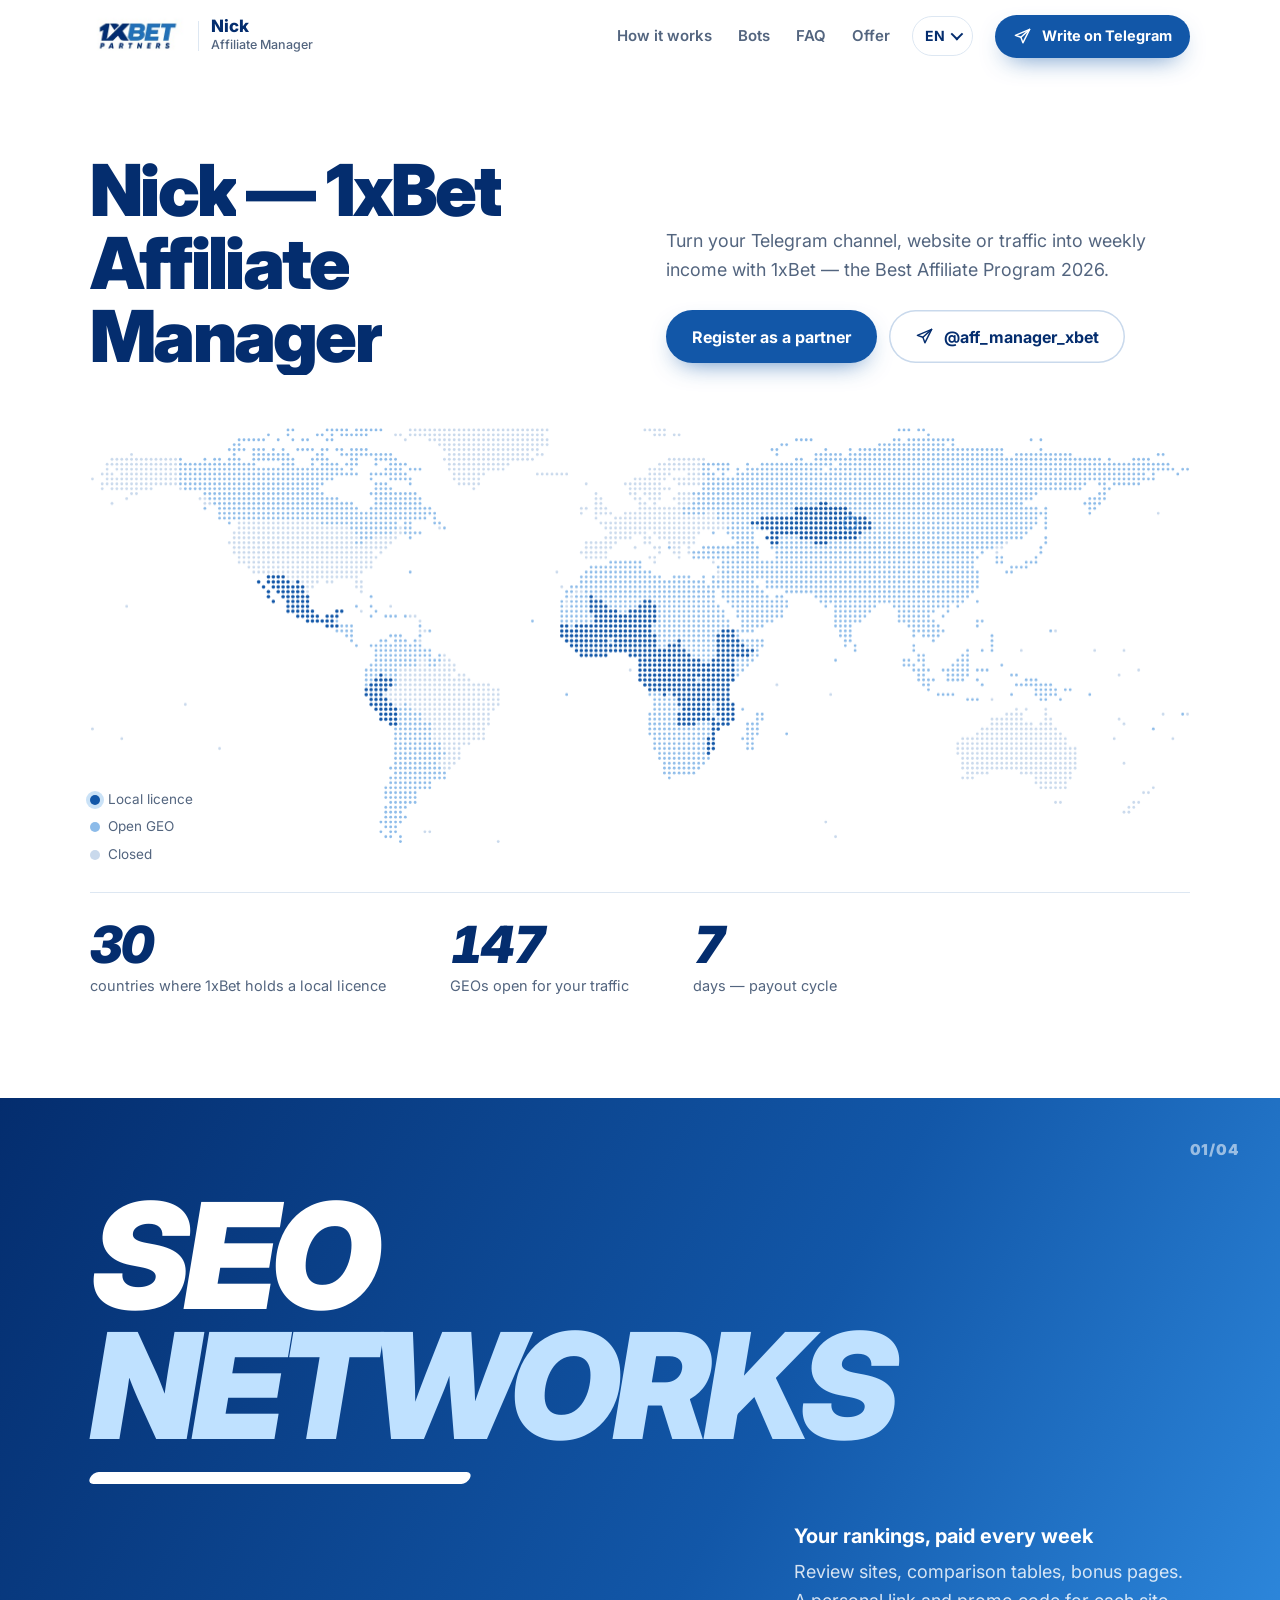
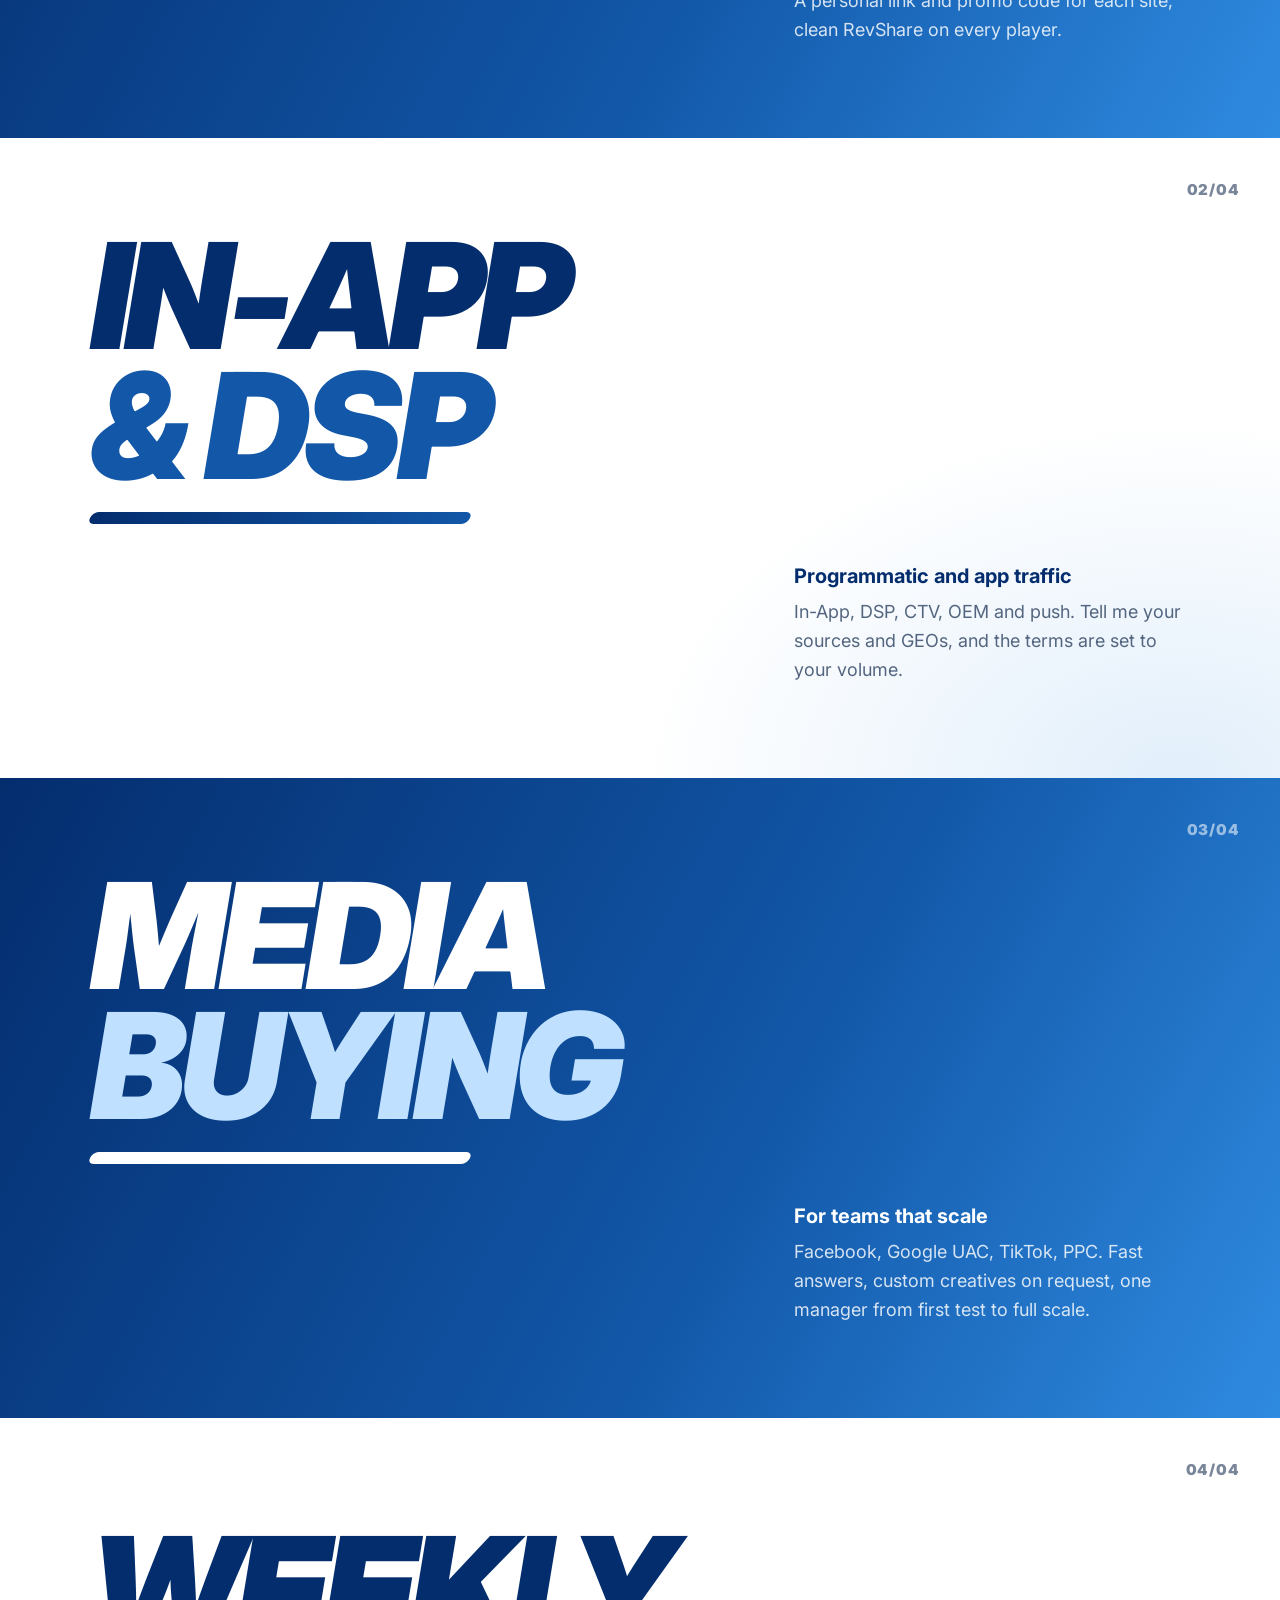
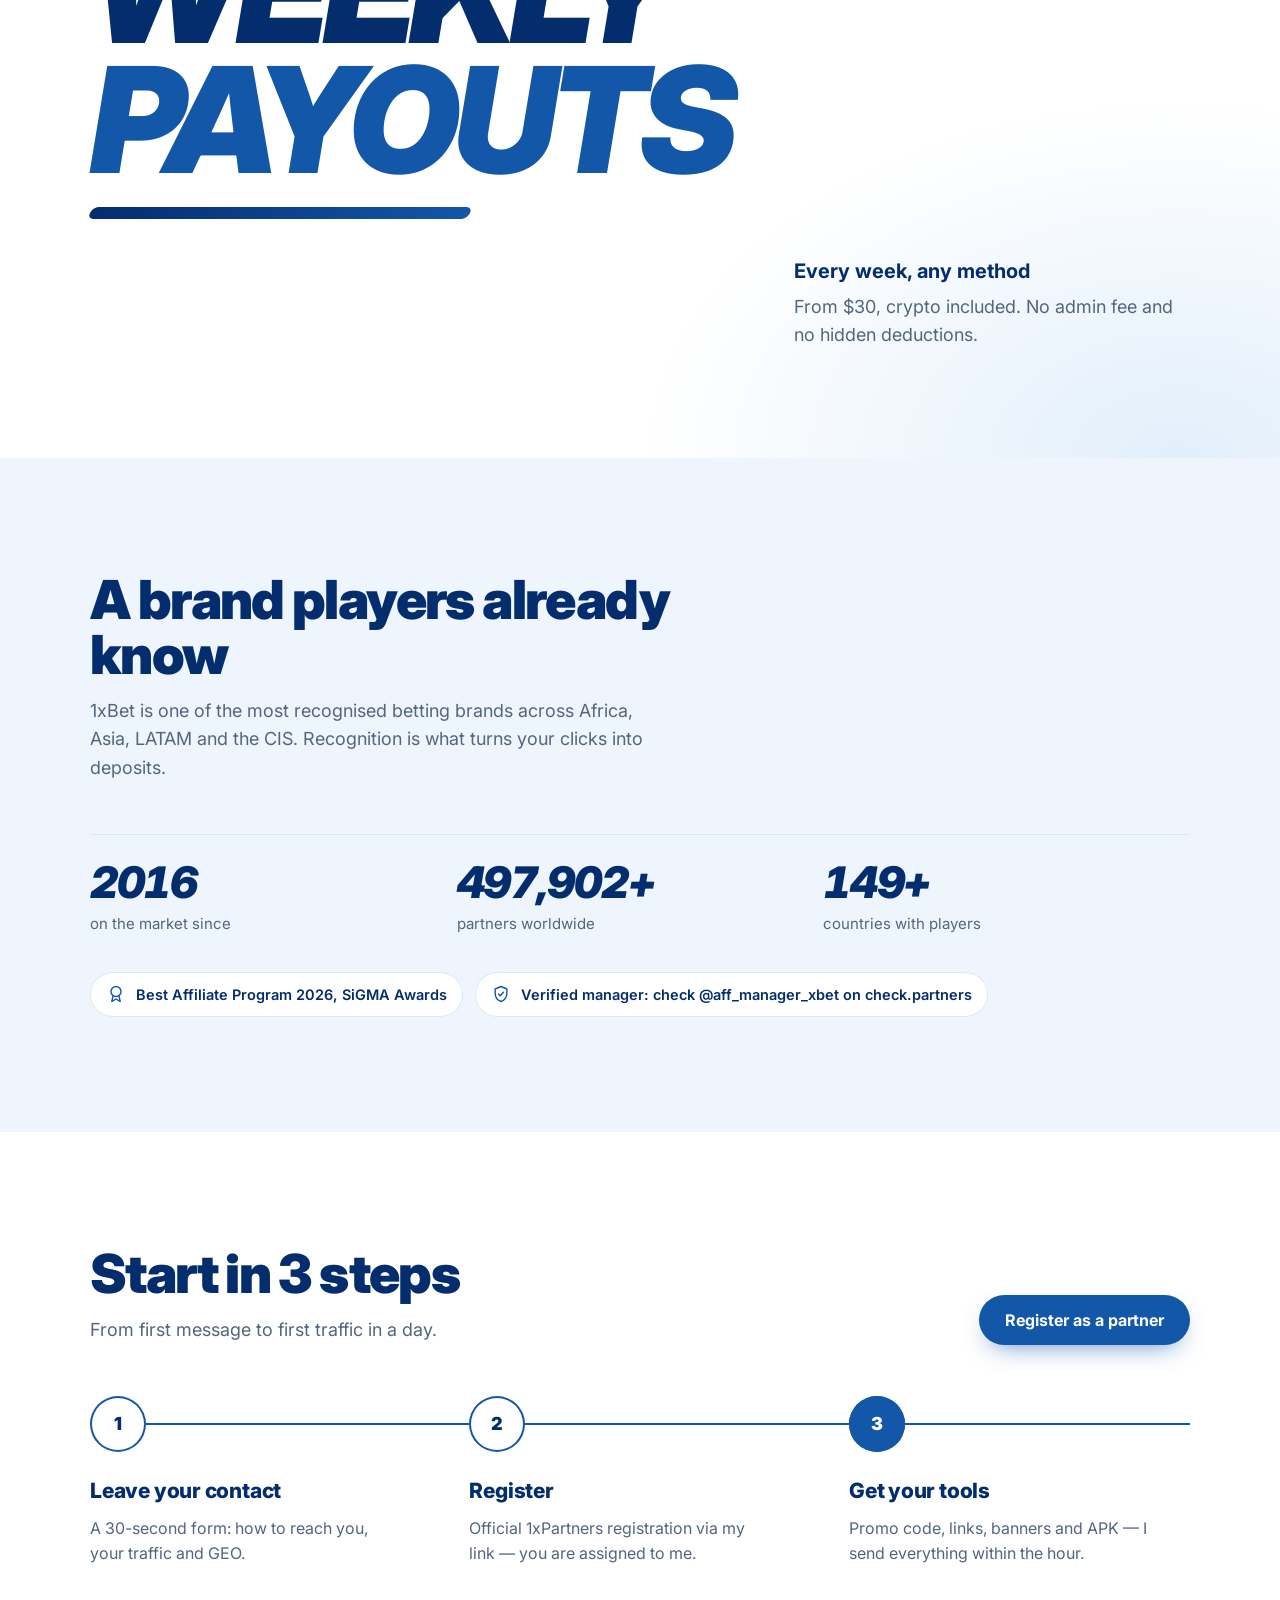
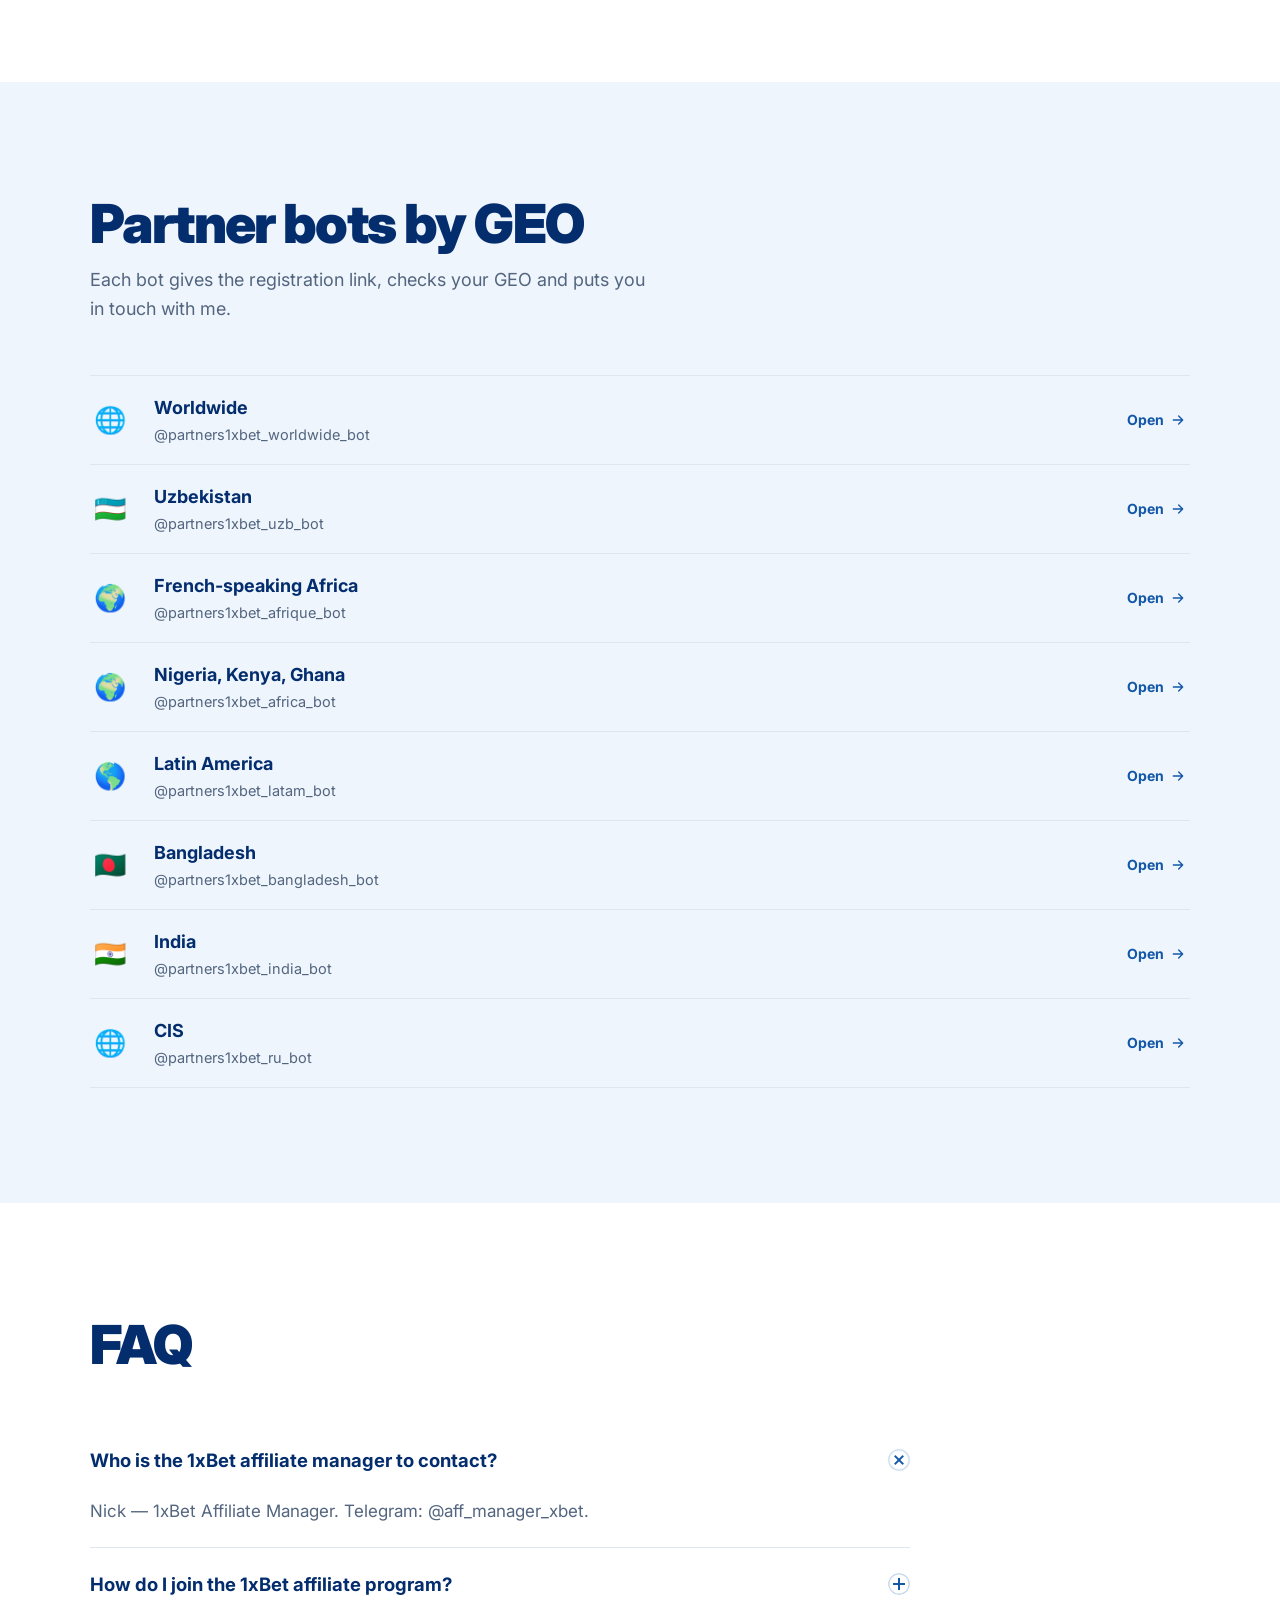
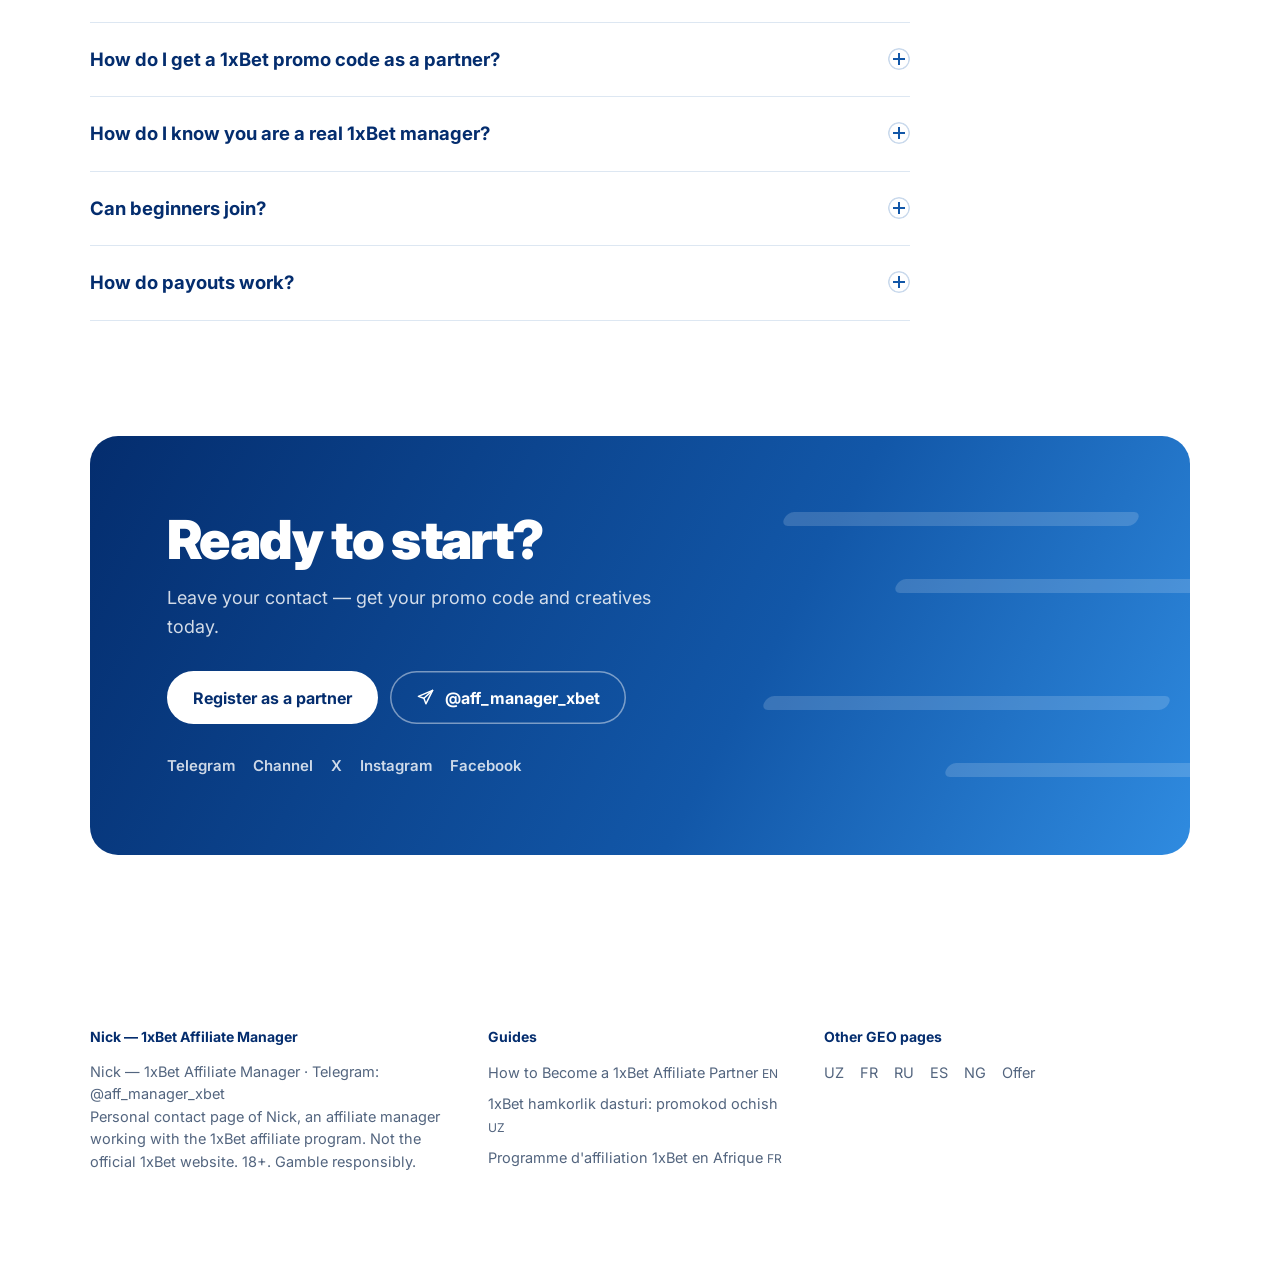
==== commit da7b571f: "Анимации для всех: не отключать при системном «уменьшить движение» На десктопе с выключенными «Эффек" ====
--- a/index.html
+++ b/index.html
@@ -33,7 +33,7 @@
 <link rel="preconnect" href="https://fonts.googleapis.com">
 <link rel="preconnect" href="https://fonts.gstatic.com" crossorigin>
 <link href="https://fonts.googleapis.com/css2?family=Inter:ital,opsz,wght@0,14..32,400..900;1,14..32,800..900&display=swap" rel="stylesheet">
-<link rel="stylesheet" href="/assets/site.css?v=2">
+<link rel="stylesheet" href="/assets/site.css?v=3">
 </head>
 <body>
 <div class="progress" aria-hidden="true"><i></i></div>
@@ -139,7 +139,7 @@
 <script>window.I18N={"lic": "Local licence · open", "av": "Open for traffic", "no": "Not available", "lp": "Local program only", "cf": "Confirm with manager", "nameIdx": 1};</script>
 <script src="/assets/map-dots.js?v=2" defer></script>
 <script src="/assets/geo-data.js?v=2" defer></script>
-<script src="/assets/site.js?v=2" defer></script>
+<script src="/assets/site.js?v=3" defer></script>
 <script src="/assets/app.js" defer></script>
 </body>
 </html>
--- a/assets/site.css
+++ b/assets/site.css
@@ -340,9 +340,5 @@
   .final .stripes{display:none}
   .ft{padding-bottom:100px}
 }
-@media (prefers-reduced-motion:reduce){
-  *,*::before,*::after{animation-duration:.01ms!important;animation-delay:0s!important;transition-duration:.01ms!important;transition-delay:0s!important;scroll-behavior:auto!important}
-  .hero h1 .w>span{transform:none}
-  .k-word span,.k-text,.k-hero span{opacity:1!important;transform:none!important}
-  .fadein{opacity:1}
-}
+/* Анимации показываются всем, в том числе при системном «уменьшить движение»
+   (на Windows это «Эффекты анимации»): решение владельца сайта. */
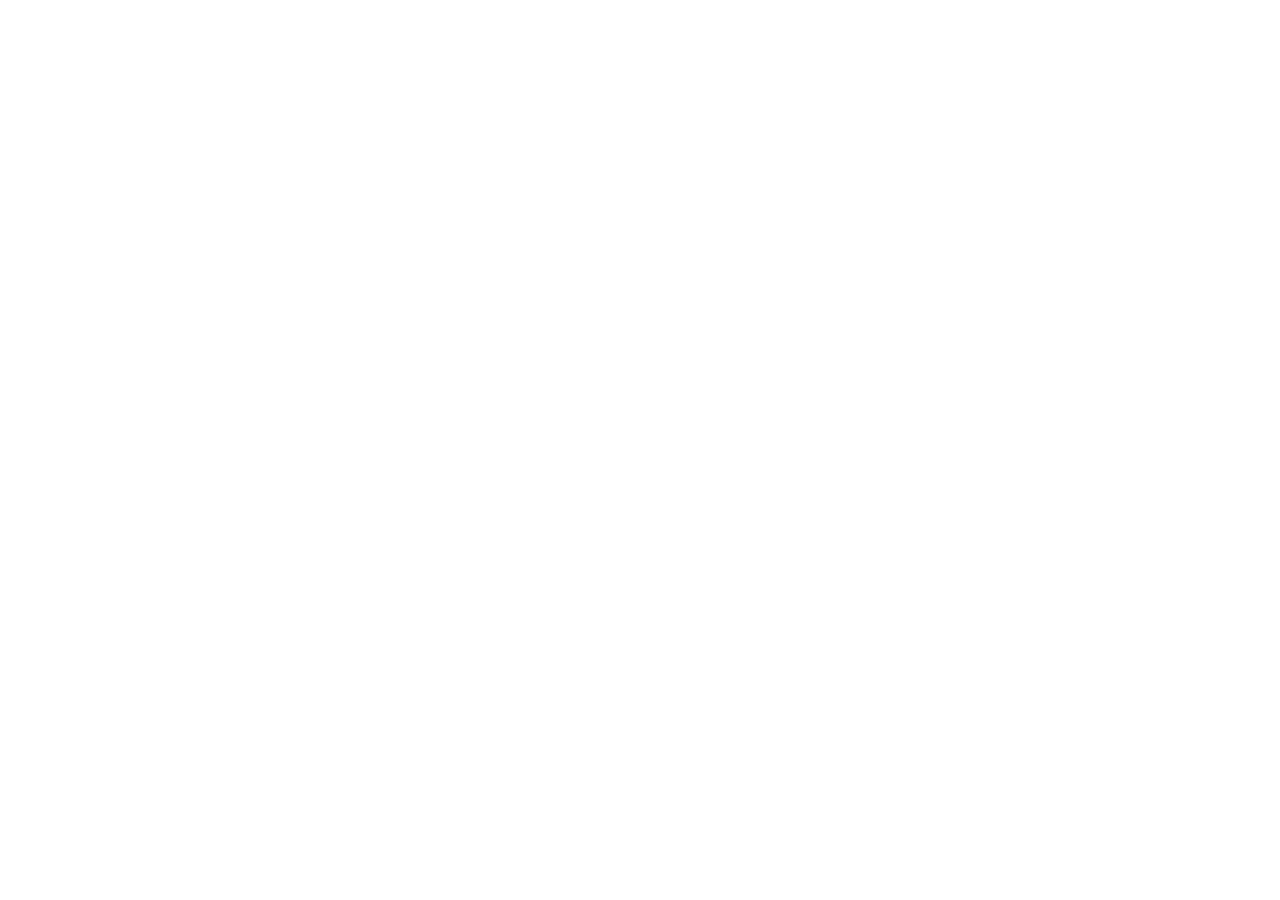
==== commit 450a62db: "Сайт переехал на 1xbetmanager.com: все страницы ведут на новый домен Все 11 страниц и 404 — мгновенн" ====
--- a/index.html
+++ b/index.html
@@ -1,145 +1,16 @@
 <!doctype html>
 <html lang="en">
 <head>
-<meta charset="utf-8"/>
-<meta content="width=device-width, initial-scale=1" name="viewport"/>
-<title>Nick — 1xBet Affiliate Manager | Partners 1xBet Contact</title>
-<meta content="Nick, 1xBet Affiliate Manager. Join 1xPartners — Best Affiliate Program 2026: personal promo code, creatives, APK, weekly payouts. Register or message @aff_manager_xbet." name="description"/>
-<meta content="1xbet affiliate manager, 1xbet affiliate program, partners 1xbet, 1xbet partners contact, 1xpartners manager, 1xbet promo code partner" name="keywords"/>
-<meta content="Nick — 1xBet Affiliate Manager" name="author"/>
-<link href="https://nick-1xbet-manager.github.io/" rel="canonical"/>
-<link href="https://nick-1xbet-manager.github.io/" hreflang="en" rel="alternate"/>
-<link href="https://nick-1xbet-manager.github.io/uz/" hreflang="uz" rel="alternate"/>
-<link href="https://nick-1xbet-manager.github.io/afrique/" hreflang="fr" rel="alternate"/>
-<link href="https://nick-1xbet-manager.github.io/cis/" hreflang="ru" rel="alternate"/>
-<link href="https://nick-1xbet-manager.github.io/latam/" hreflang="es" rel="alternate"/>
-<link href="https://nick-1xbet-manager.github.io/nigeria/" hreflang="en-NG" rel="alternate"/>
-<link href="https://nick-1xbet-manager.github.io/" hreflang="x-default" rel="alternate"/>
-<!-- GOOGLE SEARCH CONSOLE: verification meta tag goes here (root page only) -->
-<meta content="profile" property="og:type"/>
-<meta content="Nick — 1xBet Affiliate Manager" property="og:title"/>
-<meta content="Turn your Telegram channel, website or traffic into weekly income with 1xBet — the Best Affiliate Program 2026." property="og:description"/>
-<meta content="https://nick-1xbet-manager.github.io/" property="og:url"/>
-<meta content="https://nick-1xbet-manager.github.io/logo.png" property="og:image"/>
-<meta content="summary" name="twitter:card"/>
-<meta content="@Nick1xbet" name="twitter:site"/>
-<meta content="#1a5ab8" name="theme-color"/>
-<link href="/logo.png" rel="icon"/>
-
-
-
-<script type="application/ld+json">{"@context": "https://schema.org", "@type": "Person", "name": "Nick", "alternateName": "Nick — 1xBet Affiliate Manager", "jobTitle": "1xBet Affiliate Manager", "url": "https://nick-1xbet-manager.github.io/", "knowsLanguage": ["English", "Russian", "French", "Uzbek"], "worksFor": {"@type": "Organization", "name": "1xPartners"}, "contactPoint": {"@type": "ContactPoint", "contactType": "affiliate partnerships", "url": "https://t.me/aff_manager_xbet"}, "sameAs": ["https://t.me/aff_manager_xbet", "https://t.me/aff_partners1xbet", "https://x.com/Nick1xbet", "https://www.instagram.com/nickwhitmoree/", "https://www.facebook.com/profile.php?id=61588454128920", "https://telegra.ph/How-to-Become-a-1xBet-Affiliate-Partner-Promo-Code-Contact--Guide-10-05", "https://telegra.ph/1xBet-hamkorlik-dasturi-promokod-ochish-demo-hisob-va-APK--toliq-qollanma-10-05", "https://telegra.ph/Programme-daffiliation-1xBet-en-Afrique--compte-partenaire-code-promo-et-APK-10-05"]}</script>
-<script type="application/ld+json">{"@context": "https://schema.org", "@type": "FAQPage", "mainEntity": [{"@type": "Question", "name": "Who is the 1xBet affiliate manager to contact?", "acceptedAnswer": {"@type": "Answer", "text": "Nick — 1xBet Affiliate Manager. Telegram: @aff_manager_xbet."}}, {"@type": "Question", "name": "How do I join the 1xBet affiliate program?", "acceptedAnswer": {"@type": "Answer", "text": "Leave your contact in the form and register via my link. I open your account and send your promo code and creatives."}}, {"@type": "Question", "name": "How do I get a 1xBet promo code as a partner?", "acceptedAnswer": {"@type": "Answer", "text": "Your personal promo code is created when you join the affiliate program. Every player who registers with it is assigned to you."}}, {"@type": "Question", "name": "How do I know you are a real 1xBet manager?", "acceptedAnswer": {"@type": "Answer", "text": "Check @aff_manager_xbet on check.partners — the official manager verification service."}}, {"@type": "Question", "name": "Can beginners join?", "acceptedAnswer": {"@type": "Answer", "text": "Yes. No experience required — I guide you from the first steps."}}, {"@type": "Question", "name": "How do payouts work?", "acceptedAnswer": {"@type": "Answer", "text": "Clean RevShare with no admin fee, paid weekly."}}]}</script>
-<link rel="preconnect" href="https://fonts.googleapis.com">
-<link rel="preconnect" href="https://fonts.gstatic.com" crossorigin>
-<link href="https://fonts.googleapis.com/css2?family=Inter:ital,opsz,wght@0,14..32,400..900;1,14..32,800..900&display=swap" rel="stylesheet">
-<link rel="stylesheet" href="/assets/site.css?v=3">
+<meta charset="utf-8">
+<title>Nick — 1xBet Affiliate Manager · 1xbetmanager.com</title>
+<meta name="viewport" content="width=device-width, initial-scale=1">
+<meta name="robots" content="noindex, follow">
+<link rel="canonical" href="https://1xbetmanager.com/">
+<meta http-equiv="refresh" content="0; url=https://1xbetmanager.com/">
+<script>location.replace("https://1xbetmanager.com/");</script>
+<style>body{font:16px/1.5 system-ui,sans-serif;display:grid;place-items:center;min-height:100vh;margin:0;color:#0a2540}a{color:#1257a8}</style>
 </head>
 <body>
-<div class="progress" aria-hidden="true"><i></i></div>
-<header class="hd"><div class="wrap hd-in">
-  <a href="/" class="brand" aria-label="Nick — 1xBet Affiliate Manager"><img src="/logo.png" alt="1xBet Partners" width="200" height="200"><span class="bar" aria-hidden="true"></span><span class="who"><b>Nick</b><small>Affiliate Manager</small></span></a>
-  <nav class="nav"><a href="#how">How it works</a><a href="#bots">Bots</a><a href="#faq">FAQ</a><a href="/offer/">Offer</a></nav>
-  <details class="lang"><summary aria-label="Language">EN</summary><div class="lang-menu"><a href="/" hreflang="en" aria-current="page">EN<span>English</span></a><a href="/uz/" hreflang="uz">UZ<span>O&#x27;zbekcha</span></a><a href="/afrique/" hreflang="fr">FR<span>Français</span></a><a href="/cis/" hreflang="ru">RU<span>Русский</span></a><a href="/latam/" hreflang="es">ES<span>Español</span></a><a href="/nigeria/" hreflang="en-NG">NG<span>Nigeria</span></a></div></details>
-  <a class="btn btn-p" href="https://t.me/aff_manager_xbet" rel="me"><svg viewBox="0 0 24 24" fill="none" stroke="currentColor" stroke-width="1.8" stroke-linecap="round" stroke-linejoin="round" aria-hidden="true"><path d="M21 3 3 10.5l7 2.5 2.5 7z"/><path d="M10 13 21 3"/></svg>Write on Telegram</a>
-</div></header>
-<main>
-<section class="hero"><div class="wrap">
-  <div class="hero-grid">
-    <h1><span class="w"><span style="--i:0">Nick</span></span> <span class="w"><span style="--i:1">—</span></span> <span class="w"><span style="--i:2">1xBet</span></span> <span class="w"><span style="--i:3">Affiliate</span></span> <span class="w"><span style="--i:4">Manager</span></span></h1>
-    <div class="hero-side">
-      <p class="lead fadein" style="--d:.5s">Turn your Telegram channel, website or traffic into weekly income with 1xBet — the Best Affiliate Program 2026.</p>
-      <div class="hero-cta fadein" style="--d:.65s">
-        <button class="btn btn-p" type="button" data-open-form data-mag>Register as a partner</button>
-        <a class="btn btn-o" href="https://t.me/aff_manager_xbet" rel="me"><svg viewBox="0 0 24 24" fill="none" stroke="currentColor" stroke-width="1.8" stroke-linecap="round" stroke-linejoin="round" aria-hidden="true"><path d="M21 3 3 10.5l7 2.5 2.5 7z"/><path d="M10 13 21 3"/></svg>@aff_manager_xbet</a>
-      </div>
-    </div>
-  </div>
-  <div class="map"><div class="map-stage" data-focus="world" data-highlight=""><canvas aria-hidden="true"></canvas><div class="map-tip" aria-hidden="true"></div></div>
-<div class="map-key"><span><i class="k-lic"></i>Local licence</span><span><i class="k-av"></i>Open GEO</span><span><i class="k-no"></i>Closed</span></div></div>
-  <div class="counters">
-    <div><b data-count="30">30</b>countries where 1xBet holds a local licence</div>
-    <div><b data-count="147">147</b>GEOs open for your traffic</div>
-    <div><b data-count="7">7</b>days — payout cycle</div>
-  </div>
-</div></section>
-
-<section class="scenes">
-<div class="scene s-blue"><i class="streak" style="top:18%;width:220px;--d:0.05s"></i><i class="streak" style="top:56%;width:140px;--d:0.25s"></i><i class="streak" style="top:84%;width:260px;--d:0.12s"></i><span class="k-num" aria-hidden="true">01/04</span>
-  <div class="wrap"><div><h2 class="k-word"><span class="l1">SEO</span><span class="l2">NETWORKS</span></h2><div class="k-bar" aria-hidden="true"></div></div>
-  <p class="k-text"><b>Your rankings, paid every week</b>Review sites, comparison tables, bonus pages. A personal link and promo code for each site, clean RevShare on every player.</p></div></div><div class="scene s-white"><i class="streak" style="top:18%;width:220px;--d:0.05s"></i><i class="streak" style="top:56%;width:140px;--d:0.25s"></i><i class="streak" style="top:84%;width:260px;--d:0.12s"></i><span class="k-num" aria-hidden="true">02/04</span>
-  <div class="wrap"><div><h2 class="k-word"><span class="l1">IN-APP</span><span class="l2">&amp; DSP</span></h2><div class="k-bar" aria-hidden="true"></div></div>
-  <p class="k-text"><b>Programmatic and app traffic</b>In-App, DSP, CTV, OEM and push. Tell me your sources and GEOs, and the terms are set to your volume.</p></div></div><div class="scene s-blue"><i class="streak" style="top:18%;width:220px;--d:0.05s"></i><i class="streak" style="top:56%;width:140px;--d:0.25s"></i><i class="streak" style="top:84%;width:260px;--d:0.12s"></i><span class="k-num" aria-hidden="true">03/04</span>
-  <div class="wrap"><div><h2 class="k-word"><span class="l1">MEDIA</span><span class="l2">BUYING</span></h2><div class="k-bar" aria-hidden="true"></div></div>
-  <p class="k-text"><b>For teams that scale</b>Facebook, Google UAC, TikTok, PPC. Fast answers, custom creatives on request, one manager from first test to full scale.</p></div></div><div class="scene s-white"><i class="streak" style="top:18%;width:220px;--d:0.05s"></i><i class="streak" style="top:56%;width:140px;--d:0.25s"></i><i class="streak" style="top:84%;width:260px;--d:0.12s"></i><span class="k-num" aria-hidden="true">04/04</span>
-  <div class="wrap"><div><h2 class="k-word"><span class="l1">WEEKLY</span><span class="l2">PAYOUTS</span></h2><div class="k-bar" aria-hidden="true"></div></div>
-  <p class="k-text"><b>Every week, any method</b>From $30, crypto included. No admin fee and no hidden deductions.</p></div></div>
-</section>
-
-<section class="sec tint"><div class="wrap">
-  <div class="sec-head"><div><h2 class="h2">A brand players already know</h2><p class="sub">1xBet is one of the most recognised betting brands across Africa, Asia, LATAM and the CIS. Recognition is what turns your clicks into deposits.</p></div></div>
-  <div class="proof"><div><b data-count="2016" data-suffix="" data-raw="1" data-from="2000">2016</b><span>on the market since</span></div><div><b data-count="500000" data-suffix="+">500 000+</b><span>partners worldwide</span></div><div><b data-count="150" data-suffix="+">150+</b><span>countries with players</span></div></div>
-  <div class="badges"><span class="badge"><svg viewBox="0 0 24 24" fill="none" stroke="currentColor" stroke-width="1.7" stroke-linecap="round" stroke-linejoin="round" aria-hidden="true"><circle cx="12" cy="9" r="6"/><path d="M8.5 14 7 21l5-3 5 3-1.5-7"/></svg>Best Affiliate Program 2026, SiGMA Awards</span><a class="badge" href="https://check.partners/"><svg viewBox="0 0 24 24" fill="none" stroke="currentColor" stroke-width="1.7" stroke-linecap="round" stroke-linejoin="round" aria-hidden="true"><path d="M12 3l7 3v5c0 4.5-3 8.5-7 10-4-1.5-7-5.5-7-10V6z"/><path d="m9 12 2 2 4-4"/></svg>Verified manager: check @aff_manager_xbet on check.partners</a></div>
-</div></section>
-
-<section class="sec" id="how"><div class="wrap">
-  <div class="sec-head"><div><h2 class="h2">Start in 3 steps</h2><p class="sub">From first message to first traffic in a day.</p></div><button class="btn btn-p" type="button" data-open-form data-mag>Register as a partner</button></div>
-  <div class="steps"><div class="step"><i>1</i><h3>Leave your contact</h3><p>A 30-second form: how to reach you, your traffic and GEO.</p></div><div class="step"><i>2</i><h3>Register</h3><p>Official 1xPartners registration via my link — you are assigned to me.</p></div><div class="step"><i>3</i><h3>Get your tools</h3><p>Promo code, links, banners and APK — I send everything within the hour.</p></div></div>
-</div></section>
-
-<section class="sec tint" id="bots"><div class="wrap">
-  <div class="sec-head"><div><h2 class="h2">Partner bots by GEO</h2><p class="sub">Each bot gives the registration link, checks your GEO and puts you in touch with me.</p></div></div>
-  <div class="bots"><a class="bot" href="https://t.me/partners1xbet_worldwide_bot"><span class="fl" aria-hidden="true">🌐</span><span><b>Worldwide</b><small>@partners1xbet_worldwide_bot</small></span><span class="open">Open<svg viewBox="0 0 24 24" fill="none" stroke="currentColor" stroke-width="2" stroke-linecap="round" stroke-linejoin="round" aria-hidden="true"><path d="M5 12h14M13 6l6 6-6 6"/></svg></span></a><a class="bot" href="https://t.me/partners1xbet_uzb_bot"><span class="fl" aria-hidden="true">🇺🇿</span><span><b>Uzbekistan</b><small>@partners1xbet_uzb_bot</small></span><span class="open">Open<svg viewBox="0 0 24 24" fill="none" stroke="currentColor" stroke-width="2" stroke-linecap="round" stroke-linejoin="round" aria-hidden="true"><path d="M5 12h14M13 6l6 6-6 6"/></svg></span></a><a class="bot" href="https://t.me/partners1xbet_afrique_bot"><span class="fl" aria-hidden="true">🌍</span><span><b>French-speaking Africa</b><small>@partners1xbet_afrique_bot</small></span><span class="open">Open<svg viewBox="0 0 24 24" fill="none" stroke="currentColor" stroke-width="2" stroke-linecap="round" stroke-linejoin="round" aria-hidden="true"><path d="M5 12h14M13 6l6 6-6 6"/></svg></span></a><a class="bot" href="https://t.me/partners1xbet_africa_bot"><span class="fl" aria-hidden="true">🌍</span><span><b>Nigeria, Kenya, Ghana</b><small>@partners1xbet_africa_bot</small></span><span class="open">Open<svg viewBox="0 0 24 24" fill="none" stroke="currentColor" stroke-width="2" stroke-linecap="round" stroke-linejoin="round" aria-hidden="true"><path d="M5 12h14M13 6l6 6-6 6"/></svg></span></a><a class="bot" href="https://t.me/partners1xbet_latam_bot"><span class="fl" aria-hidden="true">🌎</span><span><b>Latin America</b><small>@partners1xbet_latam_bot</small></span><span class="open">Open<svg viewBox="0 0 24 24" fill="none" stroke="currentColor" stroke-width="2" stroke-linecap="round" stroke-linejoin="round" aria-hidden="true"><path d="M5 12h14M13 6l6 6-6 6"/></svg></span></a><a class="bot" href="https://t.me/partners1xbet_bangladesh_bot"><span class="fl" aria-hidden="true">🇧🇩</span><span><b>Bangladesh</b><small>@partners1xbet_bangladesh_bot</small></span><span class="open">Open<svg viewBox="0 0 24 24" fill="none" stroke="currentColor" stroke-width="2" stroke-linecap="round" stroke-linejoin="round" aria-hidden="true"><path d="M5 12h14M13 6l6 6-6 6"/></svg></span></a><a class="bot" href="https://t.me/partners1xbet_india_bot"><span class="fl" aria-hidden="true">🇮🇳</span><span><b>India</b><small>@partners1xbet_india_bot</small></span><span class="open">Open<svg viewBox="0 0 24 24" fill="none" stroke="currentColor" stroke-width="2" stroke-linecap="round" stroke-linejoin="round" aria-hidden="true"><path d="M5 12h14M13 6l6 6-6 6"/></svg></span></a><a class="bot" href="https://t.me/partners1xbet_ru_bot"><span class="fl" aria-hidden="true">🌐</span><span><b>CIS</b><small>@partners1xbet_ru_bot</small></span><span class="open">Open<svg viewBox="0 0 24 24" fill="none" stroke="currentColor" stroke-width="2" stroke-linecap="round" stroke-linejoin="round" aria-hidden="true"><path d="M5 12h14M13 6l6 6-6 6"/></svg></span></a></div>
-</div></section>
-
-<section class="sec" id="faq"><div class="wrap">
-  <div class="sec-head"><h2 class="h2">FAQ</h2></div>
-  <div class="faq"><details open><summary>Who is the 1xBet affiliate manager to contact?</summary><div class="ans"><p>Nick — 1xBet Affiliate Manager. Telegram: @aff_manager_xbet.</p></div></details><details><summary>How do I join the 1xBet affiliate program?</summary><div class="ans"><p>Leave your contact in the form and register via my link. I open your account and send your promo code and creatives.</p></div></details><details><summary>How do I get a 1xBet promo code as a partner?</summary><div class="ans"><p>Your personal promo code is created when you join the affiliate program. Every player who registers with it is assigned to you.</p></div></details><details><summary>How do I know you are a real 1xBet manager?</summary><div class="ans"><p>Check @aff_manager_xbet on check.partners — the official manager verification service.</p></div></details><details><summary>Can beginners join?</summary><div class="ans"><p>Yes. No experience required — I guide you from the first steps.</p></div></details><details><summary>How do payouts work?</summary><div class="ans"><p>Clean RevShare with no admin fee, paid weekly.</p></div></details></div>
-</div></section>
-
-<section class="sec" style="padding-top:0"><div class="wrap">
-  <div class="final">
-    <div class="stripes" aria-hidden="true"><i style="top:18%;left:8%;width:70%"></i><i style="top:34%;left:30%;width:60%"></i><i style="top:62%;left:4%;width:80%"></i><i style="top:78%;left:40%;width:50%"></i></div>
-    <h2 class="h2">Ready to start?</h2><p>Leave your contact — get your promo code and creatives today.</p>
-    <div class="row"><button class="btn btn-w" type="button" data-open-form data-mag>Register as a partner</button><a class="btn btn-gw" href="https://t.me/aff_manager_xbet" rel="me"><svg viewBox="0 0 24 24" fill="none" stroke="currentColor" stroke-width="1.8" stroke-linecap="round" stroke-linejoin="round" aria-hidden="true"><path d="M21 3 3 10.5l7 2.5 2.5 7z"/><path d="M10 13 21 3"/></svg>@aff_manager_xbet</a></div>
-    <div class="socials"><a href="https://t.me/aff_manager_xbet" rel="me">Telegram</a><a href="https://t.me/aff_partners1xbet" rel="me">Channel</a><a href="https://x.com/Nick1xbet" rel="me">X</a><a href="https://www.instagram.com/nickwhitmoree/" rel="me">Instagram</a><a href="https://www.facebook.com/profile.php?id=61588454128920" rel="me">Facebook</a></div>
-  </div>
-</div></section>
-</main>
-
-<footer class="ft"><div class="wrap ft-grid">
-  <div><h4>Nick — 1xBet Affiliate Manager</h4><p class="disc">Nick — 1xBet Affiliate Manager · Telegram: @aff_manager_xbet<br/>Personal contact page of Nick, an affiliate manager working with the 1xBet affiliate program. Not the official 1xBet website. 18+. Gamble responsibly.</p></div>
-  <div><h4>Guides</h4><div class="ft-links"><a href="https://telegra.ph/How-to-Become-a-1xBet-Affiliate-Partner-Promo-Code-Contact--Guide-10-05" hreflang="en">How to Become a 1xBet Affiliate Partner <small>EN</small></a><a href="https://telegra.ph/1xBet-hamkorlik-dasturi-promokod-ochish-demo-hisob-va-APK--toliq-qollanma-10-05" hreflang="uz">1xBet hamkorlik dasturi: promokod ochish <small>UZ</small></a><a href="https://telegra.ph/Programme-daffiliation-1xBet-en-Afrique--compte-partenaire-code-promo-et-APK-10-05" hreflang="fr">Programme d'affiliation 1xBet en Afrique <small>FR</small></a></div></div>
-  <div><h4>Other GEO pages</h4><div class="ft-links inline"><a href="/uz/" hreflang="uz">UZ</a><a href="/afrique/" hreflang="fr">FR</a><a href="/cis/" hreflang="ru">RU</a><a href="/latam/" hreflang="es">ES</a><a href="/nigeria/" hreflang="en-NG">NG</a><a href="/offer/">Offer</a></div></div>
-</div></footer>
-
-<div class="sticky"><button class="btn btn-p" type="button" data-open-form>Register as a partner</button></div>
-
-<dialog aria-labelledby="lf-title" id="lead-form">
-<form class="lf" data-geo-default="" data-required="Please fill in all fields." data-sending="Redirecting to registration…" method="dialog" novalidate="">
-<button aria-label="Close" class="lf-close" formnovalidate="" value="cancel">×</button>
-<h3 id="lf-title">Register as a partner</h3>
-<p class="lf-sub">How should I contact you? Takes 30 seconds.</p>
-<label>Contact method
-      <div class="seg" role="radiogroup">
-<label><input checked="" name="contact_method" type="radio" value="telegram"/><span>Telegram</span></label>
-<label><input name="contact_method" type="radio" value="whatsapp"/><span>WhatsApp</span></label>
-<label><input name="contact_method" type="radio" value="email"/><span>Email</span></label>
-</div>
-</label>
-<label>Your contact<input autocomplete="off" maxlength="120" name="contact" placeholder="@username, phone or email" required="" type="text"/></label>
-<label>Traffic type<select name="traffic_type" required=""><option disabled="" selected="" value="">—</option><option value="Telegram channel / group">Telegram channel / group</option><option value="Website">Website</option><option value="Tipster">Tipster</option><option value="Media buying">Media buying</option><option value="Other">Other</option></select></label>
-<label>GEO<input maxlength="60" name="geo" placeholder="e.g. Nigeria" required="" type="text"/></label>
-<input aria-hidden="true" autocomplete="off" class="hp" name="website" tabindex="-1" type="text"/>
-<p class="lf-error" hidden="" role="alert"></p>
-<button class="btn btn-brand lf-submit" type="submit" value="default">Continue to registration</button>
-<p class="lf-note">Your data is used only to contact you.</p>
-</form>
-</dialog>
-<script>window.I18N={"lic": "Local licence · open", "av": "Open for traffic", "no": "Not available", "lp": "Local program only", "cf": "Confirm with manager", "nameIdx": 1};</script>
-<script src="/assets/map-dots.js?v=2" defer></script>
-<script src="/assets/geo-data.js?v=2" defer></script>
-<script src="/assets/site.js?v=3" defer></script>
-<script src="/assets/app.js" defer></script>
+<p>The site has moved to <a href="https://1xbetmanager.com/">1xbetmanager.com</a></p>
 </body>
 </html>
